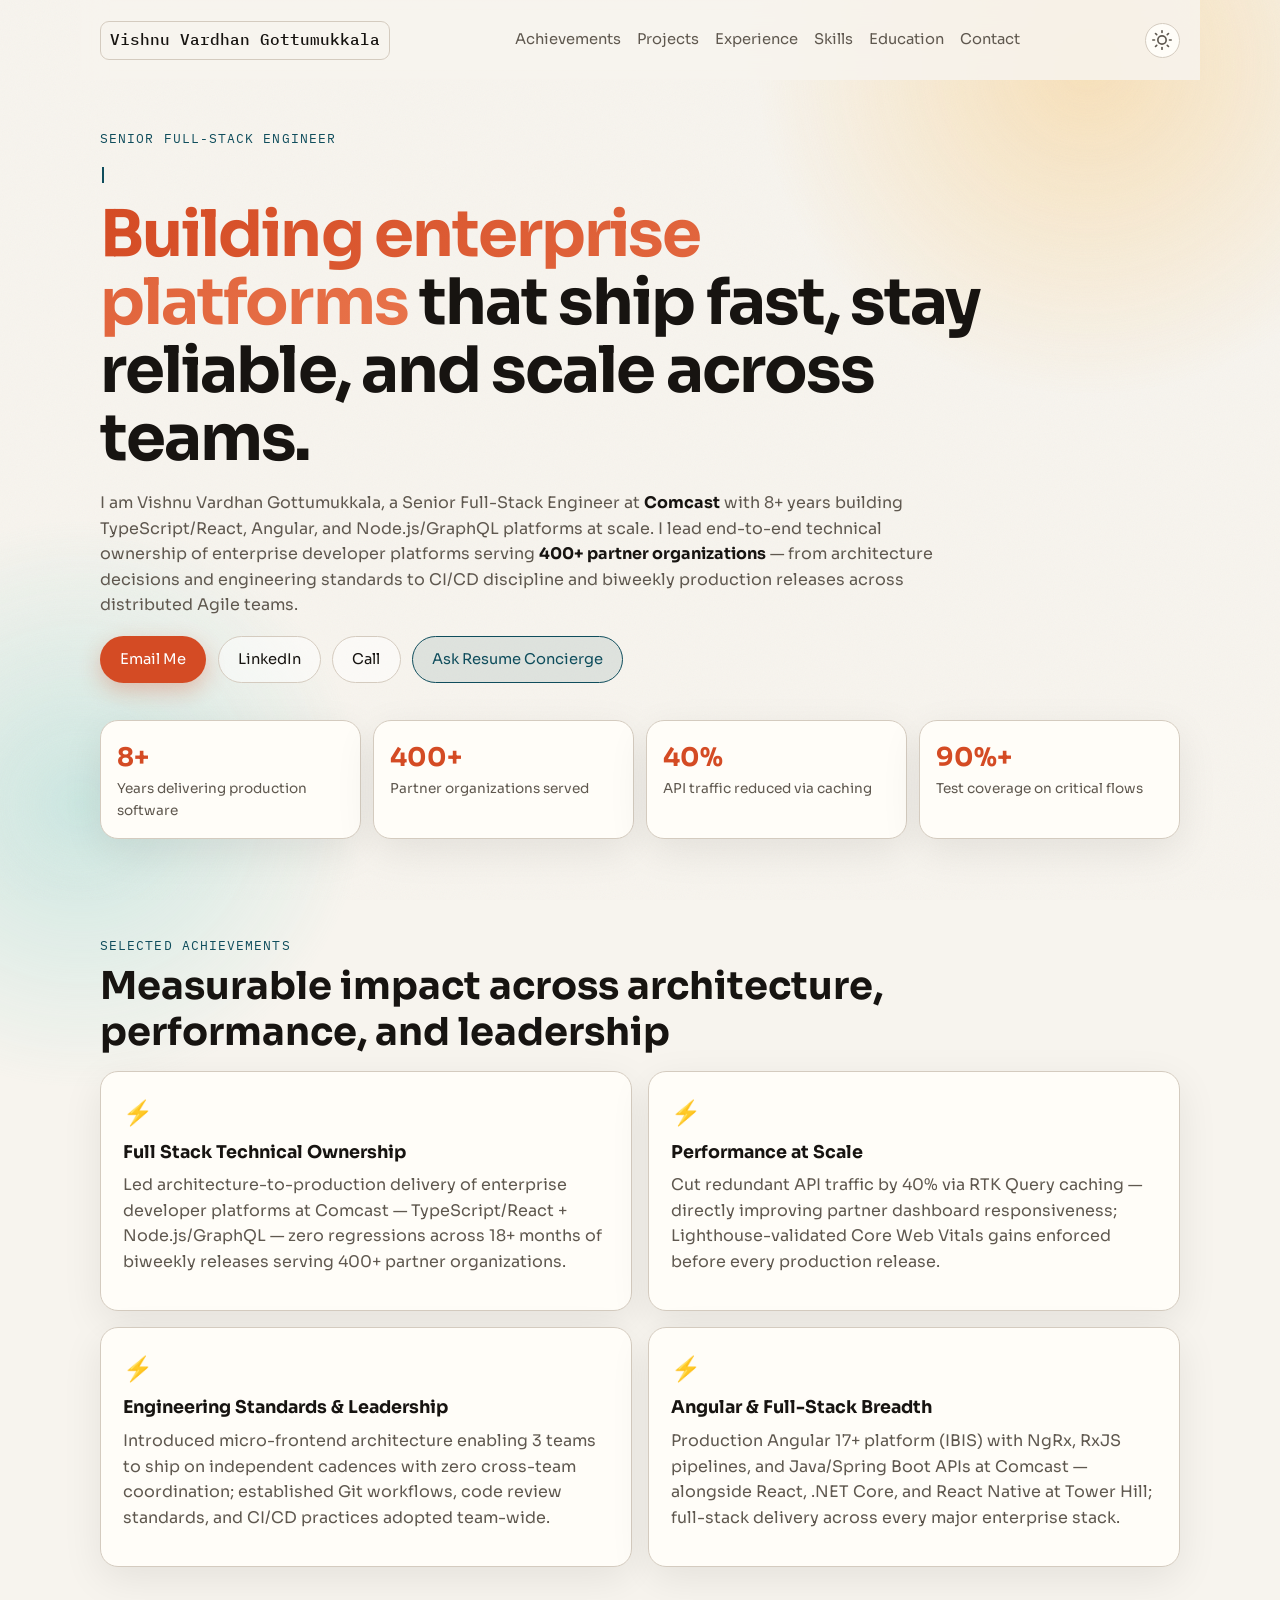
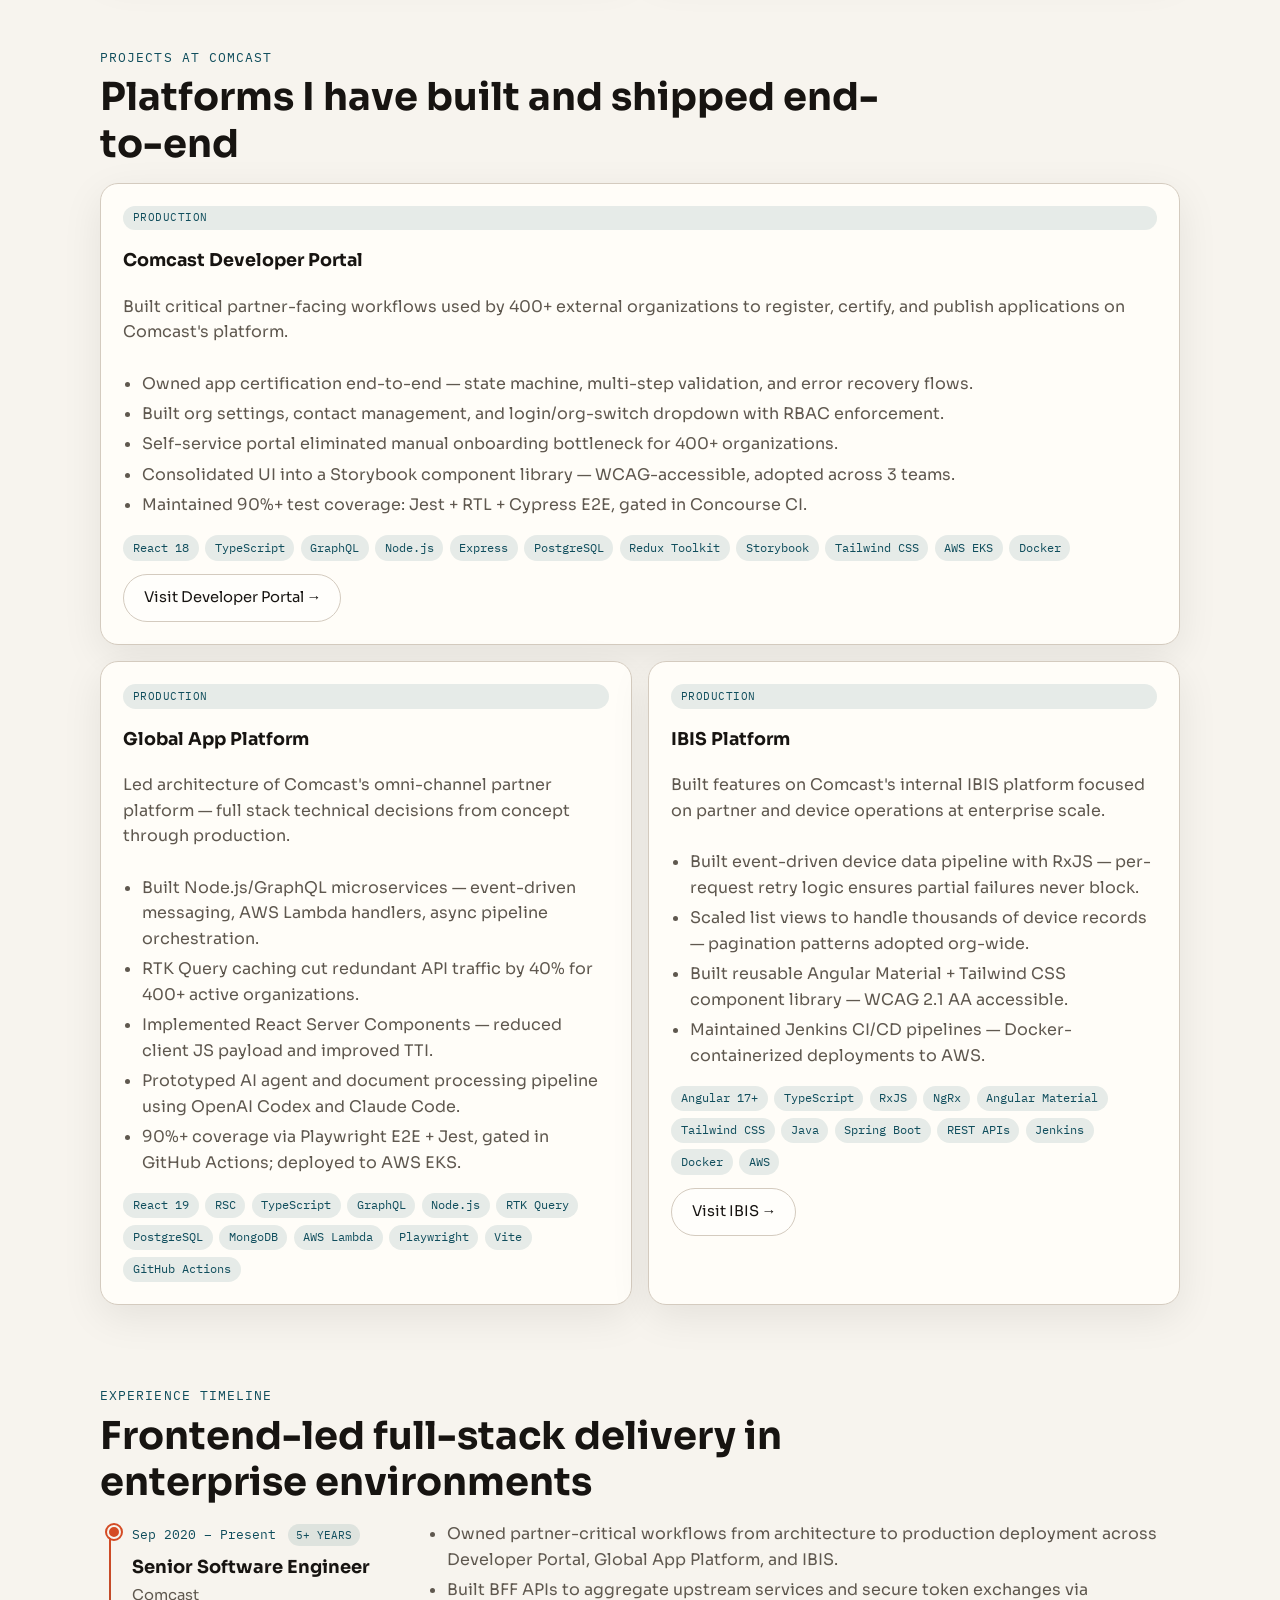
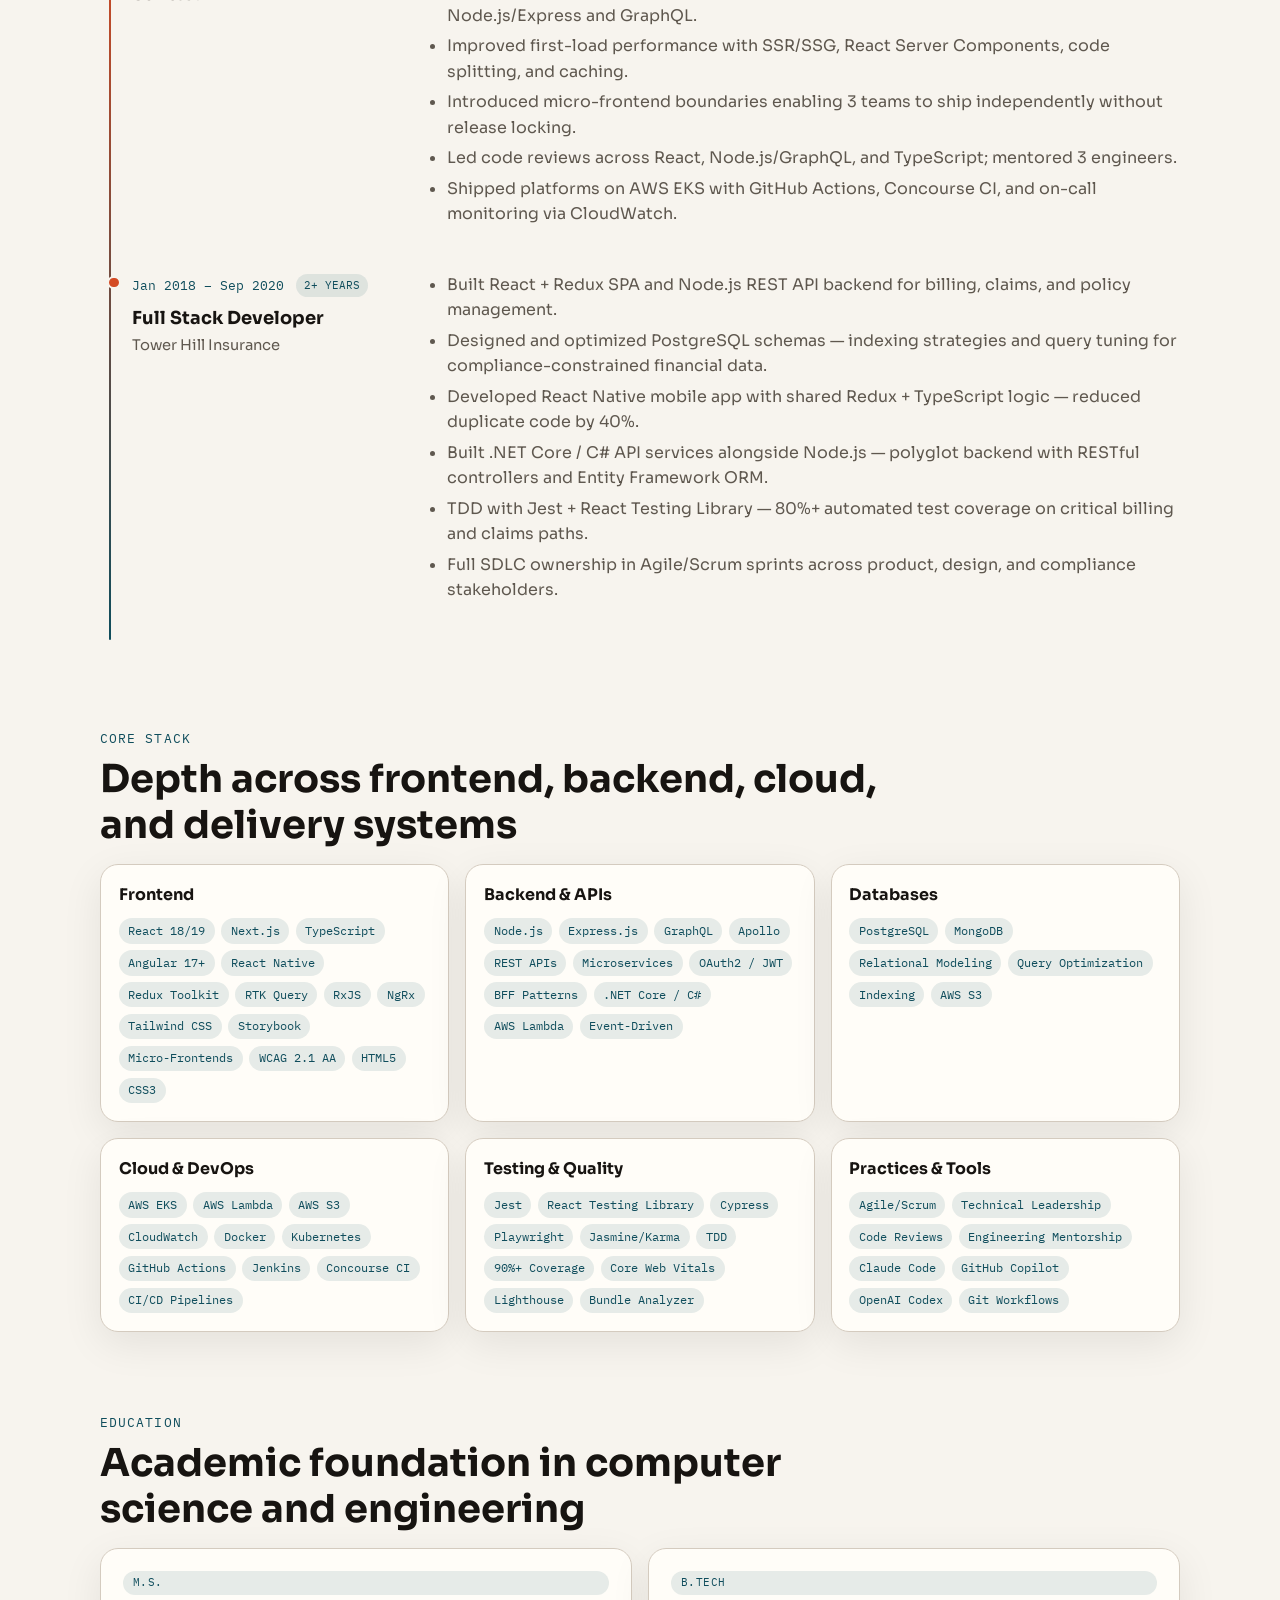
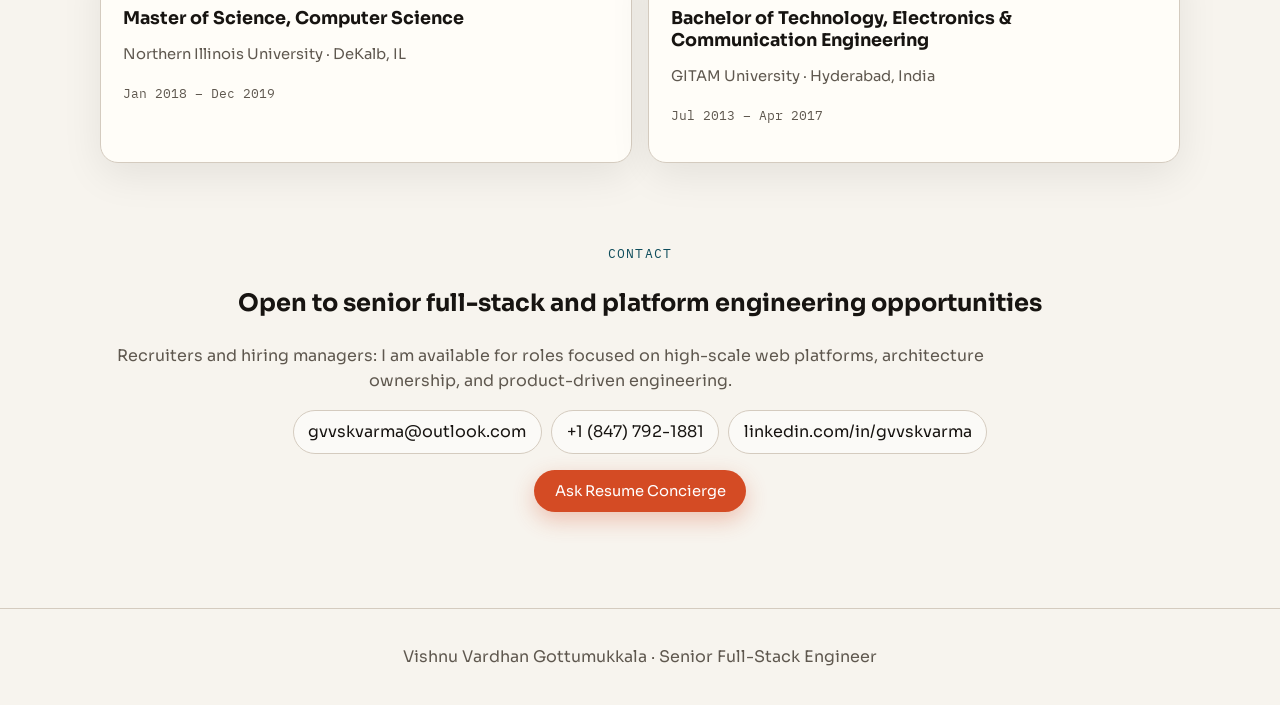
==== index.html @ 0eb0b6cb "Fix portfolio content: Angular refs, IBIS tags, remove locations, swap card - Fix eyebrow CSS to pre" ====
<!DOCTYPE html>
<html lang="en" data-theme="light">
<head>
  <meta charset="UTF-8">
  <meta name="viewport" content="width=device-width, initial-scale=1.0">
  <title>Vishnu Vardhan Gottumukkala | Senior Full-Stack Engineer</title>
  <meta name="description" content="Senior full-stack engineer with 8+ years building TypeScript/React, Angular, and Node.js/GraphQL platforms at scale. Currently at Comcast, leading enterprise developer platforms serving 400+ partner organizations.">
  <meta property="og:type" content="website">
  <meta property="og:title" content="Vishnu Vardhan Gottumukkala | Senior Full-Stack Engineer">
  <meta property="og:description" content="Senior full-stack engineer portfolio — frontend-heavy architecture, scalable product delivery, and end-to-end ownership.">
  <meta property="og:url" content="https://gvvskvarma.github.io/vishnu-portfolio/">
  <meta property="og:image" content="https://gvvskvarma.github.io/vishnu-portfolio/assets/social/portfolio-thumbnail.png">
  <meta property="og:image:width" content="1200">
  <meta property="og:image:height" content="630">
  <meta property="og:image:alt" content="Vishnu Vardhan Gottumukkala Senior Full-Stack Engineer portfolio preview">
  <meta name="twitter:card" content="summary_large_image">
  <meta name="twitter:title" content="Vishnu Vardhan Gottumukkala | Senior Full-Stack Engineer">
  <meta name="twitter:description" content="Senior full-stack engineer portfolio — frontend-heavy architecture, scalable product delivery, and end-to-end ownership.">
  <meta name="twitter:image" content="https://gvvskvarma.github.io/vishnu-portfolio/assets/social/portfolio-thumbnail.png">
  <link rel="icon" href="data:image/svg+xml,<svg xmlns='http://www.w3.org/2000/svg' viewBox='0 0 100 100'><rect rx='20' width='100' height='100' fill='%23d44b24'/><text x='50' y='68' font-size='52' font-family='system-ui' font-weight='700' fill='white' text-anchor='middle'>V</text></svg>">
  <link rel="preconnect" href="https://fonts.googleapis.com">
  <link rel="preconnect" href="https://fonts.gstatic.com" crossorigin>
  <link href="https://fonts.googleapis.com/css2?family=Sora:wght@400;600;700;800&family=IBM+Plex+Mono:wght@400;500&display=swap" rel="stylesheet">
  <link rel="stylesheet" href="styles.css">
  <script type="application/ld+json">
  {
    "@context": "https://schema.org",
    "@type": "Person",
    "name": "Vishnu Vardhan Gottumukkala",
    "jobTitle": "Senior Software Engineer",
    "worksFor": { "@type": "Organization", "name": "Comcast" },
    "url": "https://gvvskvarma.github.io/vishnu-portfolio/",
    "sameAs": ["https://www.linkedin.com/in/gvvskvarma/"],
    "email": "gvvskvarma@outlook.com",
    "knowsAbout": ["React", "TypeScript", "Node.js", "GraphQL", "AWS", "Next.js"]
  }
  </script>
</head>
<body>
  <div class="noise" aria-hidden="true"></div>
  <div class="bg-layer bg-one" aria-hidden="true"></div>
  <div class="bg-layer bg-two" aria-hidden="true"></div>

  <header class="site-header">
    <a class="brand" href="#top">Vishnu Vardhan Gottumukkala</a>
    <button class="nav-toggle" type="button" aria-label="Toggle navigation" id="nav-toggle">
      <span></span><span></span><span></span>
    </button>
    <nav aria-label="Primary" id="primary-nav">
      <a href="#achievements">Achievements</a>
      <a href="#projects">Projects</a>
      <a href="#experience">Experience</a>
      <a href="#skills">Skills</a>
      <a href="#education">Education</a>
      <a href="#contact">Contact</a>
    </nav>
    <button class="theme-toggle" type="button" aria-label="Toggle dark mode" id="theme-toggle">
      <svg class="icon-sun" width="20" height="20" viewBox="0 0 24 24" fill="none" stroke="currentColor" stroke-width="2" stroke-linecap="round" stroke-linejoin="round"><circle cx="12" cy="12" r="5"/><line x1="12" y1="1" x2="12" y2="3"/><line x1="12" y1="21" x2="12" y2="23"/><line x1="4.22" y1="4.22" x2="5.64" y2="5.64"/><line x1="18.36" y1="18.36" x2="19.78" y2="19.78"/><line x1="1" y1="12" x2="3" y2="12"/><line x1="21" y1="12" x2="23" y2="12"/><line x1="4.22" y1="19.78" x2="5.64" y2="18.36"/><line x1="18.36" y1="5.64" x2="19.78" y2="4.22"/></svg>
      <svg class="icon-moon" width="20" height="20" viewBox="0 0 24 24" fill="none" stroke="currentColor" stroke-width="2" stroke-linecap="round" stroke-linejoin="round"><path d="M21 12.79A9 9 0 1 1 11.21 3 7 7 0 0 0 21 12.79z"/></svg>
    </button>
  </header>

  <main id="top">
    <section class="hero">
      <p class="eyebrow" id="typed-eyebrow"></p>
      <h1><span class="gradient-text">Building enterprise platforms</span> that ship fast, stay reliable, and scale across teams.</h1>
      <p class="lead">
        I am Vishnu Vardhan Gottumukkala, a Senior Full-Stack Engineer at <strong>Comcast</strong> with 8+ years building
        TypeScript/React, Angular, and Node.js/GraphQL platforms at scale. I lead end-to-end technical ownership of enterprise
        developer platforms serving <strong>400+ partner organizations</strong> &mdash; from architecture decisions and engineering
        standards to CI/CD discipline and biweekly production releases across distributed Agile teams.
      </p>
      <div class="hero-actions">
        <a class="btn btn-primary" href="mailto:gvvskvarma@outlook.com">Email Me</a>
        <a class="btn btn-ghost" href="https://www.linkedin.com/in/gvvskvarma/" target="_blank" rel="noreferrer">LinkedIn</a>
        <a class="btn btn-ghost" href="tel:+18477921881">Call</a>
        <button class="btn btn-resume" type="button" data-open-resume-modal>Ask Resume Concierge</button>
      </div>
      <p class="resume-success" id="resume-success" hidden>
        Request received and queued with priority. Resume delivery to your inbox is in progress.
      </p>
      <ul class="metric-grid" aria-label="Key achievements">
        <li data-reveal-stagger>
          <strong data-count="8" data-suffix="+">0</strong>
          <span>Years delivering production software</span>
        </li>
        <li data-reveal-stagger>
          <strong data-count="400" data-suffix="+">0</strong>
          <span>Partner organizations served</span>
        </li>
        <li data-reveal-stagger>
          <strong data-count="40" data-suffix="%">0</strong>
          <span>API traffic reduced via caching</span>
        </li>
        <li data-reveal-stagger>
          <strong data-count="90" data-suffix="%+">0</strong>
          <span>Test coverage on critical flows</span>
        </li>
      </ul>
    </section>

    <section id="achievements" class="section" data-reveal>
      <div class="section-head">
        <p class="eyebrow">Selected Achievements</p>
        <h2>Measurable impact across architecture, performance, and leadership</h2>
      </div>
      <div class="card-grid">
        <article class="card" data-reveal-stagger>
          <div class="card-icon">&#9889;</div>
          <h3>Full Stack Technical Ownership</h3>
          <p>
            Led architecture-to-production delivery of enterprise developer platforms at Comcast &mdash; TypeScript/React + Node.js/GraphQL &mdash; zero regressions across 18+ months of biweekly releases serving 400+ partner organizations.
          </p>
        </article>
        <article class="card" data-reveal-stagger>
          <div class="card-icon">&#9889;</div>
          <h3>Performance at Scale</h3>
          <p>
            Cut redundant API traffic by 40% via RTK Query caching &mdash; directly improving partner dashboard responsiveness; Lighthouse-validated Core Web Vitals gains enforced before every production release.
          </p>
        </article>
        <article class="card" data-reveal-stagger>
          <div class="card-icon">&#9889;</div>
          <h3>Engineering Standards & Leadership</h3>
          <p>
            Introduced micro-frontend architecture enabling 3 teams to ship on independent cadences with zero cross-team coordination; established Git workflows, code review standards, and CI/CD practices adopted team-wide.
          </p>
        </article>
        <article class="card" data-reveal-stagger>
          <div class="card-icon">&#9889;</div>
          <h3>Angular & Full-Stack Breadth</h3>
          <p>
            Production Angular 17+ platform (IBIS) with NgRx, RxJS pipelines, and Java/Spring Boot APIs at Comcast &mdash; alongside React, .NET Core, and React Native at Tower Hill; full-stack delivery across every major enterprise stack.
          </p>
        </article>
      </div>
    </section>

    <section id="projects" class="section" data-reveal>
      <div class="section-head">
        <p class="eyebrow">Projects at Comcast</p>
        <h2>Platforms I have built and shipped end-to-end</h2>
      </div>
      <div class="project-grid">
        <article class="card project-card" data-reveal-stagger>
          <span class="pill">Production</span>
          <h3>Comcast Developer Portal</h3>
          <p>
            Built critical partner-facing workflows used by 400+ external organizations to register, certify,
            and publish applications on Comcast's platform.
          </p>
          <ul class="project-points">
            <li>Owned app certification end-to-end &mdash; state machine, multi-step validation, and error recovery flows.</li>
            <li>Built org settings, contact management, and login/org-switch dropdown with RBAC enforcement.</li>
            <li>Self-service portal eliminated manual onboarding bottleneck for 400+ organizations.</li>
            <li>Consolidated UI into a Storybook component library &mdash; WCAG-accessible, adopted across 3 teams.</li>
            <li>Maintained 90%+ test coverage: Jest + RTL + Cypress E2E, gated in Concourse CI.</li>
          </ul>
          <div class="tech-chips">
            <span>React 18</span><span>TypeScript</span><span>GraphQL</span>
            <span>Node.js</span><span>Express</span><span>PostgreSQL</span><span>Redux Toolkit</span>
            <span>Storybook</span><span>Tailwind CSS</span><span>AWS EKS</span><span>Docker</span>
          </div>
          <a class="btn btn-ghost project-link" href="https://developer.comcast.com/" target="_blank" rel="noreferrer">
            Visit Developer Portal &rarr;
          </a>
        </article>

        <article class="card project-card" data-reveal-stagger>
          <span class="pill">Production</span>
          <h3>Global App Platform</h3>
          <p>
            Led architecture of Comcast's omni-channel partner platform &mdash; full stack technical decisions
            from concept through production.
          </p>
          <ul class="project-points">
            <li>Built Node.js/GraphQL microservices &mdash; event-driven messaging, AWS Lambda handlers, async pipeline orchestration.</li>
            <li>RTK Query caching cut redundant API traffic by 40% for 400+ active organizations.</li>
            <li>Implemented React Server Components &mdash; reduced client JS payload and improved TTI.</li>
            <li>Prototyped AI agent and document processing pipeline using OpenAI Codex and Claude Code.</li>
            <li>90%+ coverage via Playwright E2E + Jest, gated in GitHub Actions; deployed to AWS EKS.</li>
          </ul>
          <div class="tech-chips">
            <span>React 19</span><span>RSC</span><span>TypeScript</span><span>GraphQL</span>
            <span>Node.js</span><span>RTK Query</span><span>PostgreSQL</span><span>MongoDB</span>
            <span>AWS Lambda</span><span>Playwright</span><span>Vite</span><span>GitHub Actions</span>
          </div>
        </article>

        <article class="card project-card" data-reveal-stagger>
          <span class="pill">Production</span>
          <h3>IBIS Platform</h3>
          <p>
            Built features on Comcast's internal IBIS platform focused on partner and device operations at enterprise scale.
          </p>
          <ul class="project-points">
            <li>Built event-driven device data pipeline with RxJS &mdash; per-request retry logic ensures partial failures never block.</li>
            <li>Scaled list views to handle thousands of device records &mdash; pagination patterns adopted org-wide.</li>
            <li>Built reusable Angular Material + Tailwind CSS component library &mdash; WCAG 2.1 AA accessible.</li>
            <li>Maintained Jenkins CI/CD pipelines &mdash; Docker-containerized deployments to AWS.</li>
          </ul>
          <div class="tech-chips">
            <span>Angular 17+</span><span>TypeScript</span><span>RxJS</span><span>NgRx</span>
            <span>Angular Material</span><span>Tailwind CSS</span><span>Java</span><span>Spring Boot</span><span>REST APIs</span>
            <span>Jenkins</span><span>Docker</span><span>AWS</span>
          </div>
          <a class="btn btn-ghost project-link" href="https://ibis.comcast.com/" target="_blank" rel="noreferrer">
            Visit IBIS &rarr;
          </a>
        </article>
      </div>
    </section>

    <section id="experience" class="section" data-reveal>
      <div class="section-head">
        <p class="eyebrow">Experience Timeline</p>
        <h2>Frontend-led full-stack delivery in enterprise environments</h2>
      </div>
      <div class="timeline">
        <article class="timeline-item" data-reveal-stagger>
          <div class="timeline-dot">
            <span class="timeline-pulse"></span>
          </div>
          <div class="timeline-meta">
            <span class="timeline-date">Sep 2020 &ndash; Present</span>
            <span class="duration-badge">5+ years</span>
            <h3>Senior Software Engineer</h3>
            <p class="timeline-company">Comcast</p>
          </div>
          <ul>
            <li>Owned partner-critical workflows from architecture to production deployment across Developer Portal, Global App Platform, and IBIS.</li>
            <li>Built BFF APIs to aggregate upstream services and secure token exchanges via Node.js/Express and GraphQL.</li>
            <li>Improved first-load performance with SSR/SSG, React Server Components, code splitting, and caching.</li>
            <li>Introduced micro-frontend boundaries enabling 3 teams to ship independently without release locking.</li>
            <li>Led code reviews across React, Node.js/GraphQL, and TypeScript; mentored 3 engineers.</li>
            <li>Shipped platforms on AWS EKS with GitHub Actions, Concourse CI, and on-call monitoring via CloudWatch.</li>
          </ul>
        </article>
        <article class="timeline-item" data-reveal-stagger>
          <div class="timeline-dot"></div>
          <div class="timeline-meta">
            <span class="timeline-date">Jan 2018 &ndash; Sep 2020</span>
            <span class="duration-badge">2+ years</span>
            <h3>Full Stack Developer</h3>
            <p class="timeline-company">Tower Hill Insurance</p>
          </div>
          <ul>
            <li>Built React + Redux SPA and Node.js REST API backend for billing, claims, and policy management.</li>
            <li>Designed and optimized PostgreSQL schemas &mdash; indexing strategies and query tuning for compliance-constrained financial data.</li>
            <li>Developed React Native mobile app with shared Redux + TypeScript logic &mdash; reduced duplicate code by 40%.</li>
            <li>Built .NET Core / C# API services alongside Node.js &mdash; polyglot backend with RESTful controllers and Entity Framework ORM.</li>
            <li>TDD with Jest + React Testing Library &mdash; 80%+ automated test coverage on critical billing and claims paths.</li>
            <li>Full SDLC ownership in Agile/Scrum sprints across product, design, and compliance stakeholders.</li>
          </ul>
        </article>
      </div>
    </section>

    <section id="skills" class="section" data-reveal>
      <div class="section-head">
        <p class="eyebrow">Core Stack</p>
        <h2>Depth across frontend, backend, cloud, and delivery systems</h2>
      </div>
      <div class="skills-grid">
        <article class="skill-card" data-reveal-stagger>
          <h3>Frontend</h3>
          <div class="tech-chips">
            <span>React 18/19</span><span>Next.js</span><span>TypeScript</span><span>Angular 17+</span>
            <span>React Native</span><span>Redux Toolkit</span><span>RTK Query</span><span>RxJS</span>
            <span>NgRx</span><span>Tailwind CSS</span><span>Storybook</span><span>Micro-Frontends</span>
            <span>WCAG 2.1 AA</span><span>HTML5</span><span>CSS3</span>
          </div>
        </article>
        <article class="skill-card" data-reveal-stagger>
          <h3>Backend & APIs</h3>
          <div class="tech-chips">
            <span>Node.js</span><span>Express.js</span><span>GraphQL</span><span>Apollo</span>
            <span>REST APIs</span><span>Microservices</span><span>OAuth2 / JWT</span><span>BFF Patterns</span>
            <span>.NET Core / C#</span><span>AWS Lambda</span><span>Event-Driven</span>
          </div>
        </article>
        <article class="skill-card" data-reveal-stagger>
          <h3>Databases</h3>
          <div class="tech-chips">
            <span>PostgreSQL</span><span>MongoDB</span><span>Relational Modeling</span>
            <span>Query Optimization</span><span>Indexing</span><span>AWS S3</span>
          </div>
        </article>
        <article class="skill-card" data-reveal-stagger>
          <h3>Cloud & DevOps</h3>
          <div class="tech-chips">
            <span>AWS EKS</span><span>AWS Lambda</span><span>AWS S3</span><span>CloudWatch</span>
            <span>Docker</span><span>Kubernetes</span><span>GitHub Actions</span><span>Jenkins</span>
            <span>Concourse CI</span><span>CI/CD Pipelines</span>
          </div>
        </article>
        <article class="skill-card" data-reveal-stagger>
          <h3>Testing & Quality</h3>
          <div class="tech-chips">
            <span>Jest</span><span>React Testing Library</span><span>Cypress</span><span>Playwright</span>
            <span>Jasmine/Karma</span><span>TDD</span><span>90%+ Coverage</span>
            <span>Core Web Vitals</span><span>Lighthouse</span><span>Bundle Analyzer</span>
          </div>
        </article>
        <article class="skill-card" data-reveal-stagger>
          <h3>Practices & Tools</h3>
          <div class="tech-chips">
            <span>Agile/Scrum</span><span>Technical Leadership</span><span>Code Reviews</span>
            <span>Engineering Mentorship</span><span>Claude Code</span><span>GitHub Copilot</span>
            <span>OpenAI Codex</span><span>Git Workflows</span>
          </div>
        </article>
      </div>
    </section>

    <section id="education" class="section" data-reveal>
      <div class="section-head">
        <p class="eyebrow">Education</p>
        <h2>Academic foundation in computer science and engineering</h2>
      </div>
      <div class="education-grid">
        <article class="card education-card" data-reveal-stagger>
          <span class="pill">M.S.</span>
          <h3>Master of Science, Computer Science</h3>
          <p class="edu-institution">Northern Illinois University &middot; DeKalb, IL</p>
          <p class="edu-date">Jan 2018 &ndash; Dec 2019</p>
        </article>
        <article class="card education-card" data-reveal-stagger>
          <span class="pill">B.Tech</span>
          <h3>Bachelor of Technology, Electronics & Communication Engineering</h3>
          <p class="edu-institution">GITAM University &middot; Hyderabad, India</p>
          <p class="edu-date">Jul 2013 &ndash; Apr 2017</p>
        </article>
      </div>
    </section>

    <section id="contact" class="section contact" data-reveal>
      <p class="eyebrow">Contact</p>
      <h2>Open to senior full-stack and platform engineering opportunities</h2>
      <p class="section-copy">
        Recruiters and hiring managers: I am available for roles focused on high-scale web platforms,
        architecture ownership, and product-driven engineering.
      </p>
      <div class="contact-links">
        <a href="mailto:gvvskvarma@outlook.com">gvvskvarma@outlook.com</a>
        <a href="tel:+18477921881">+1 (847) 792-1881</a>
        <a href="https://www.linkedin.com/in/gvvskvarma/" target="_blank" rel="noreferrer">linkedin.com/in/gvvskvarma</a>
      </div>
      <button class="btn btn-primary contact-resume-btn" type="button" data-open-resume-modal>
        Ask Resume Concierge
      </button>
    </section>
  </main>

  <div class="modal-backdrop" id="resume-modal" hidden>
    <div class="modal-card" role="dialog" aria-modal="true" aria-labelledby="resume-modal-title">
      <button class="modal-close" type="button" aria-label="Close form" data-close-resume-modal>&times;</button>
      <p class="eyebrow">Resume request</p>
      <h2 id="resume-modal-title">Share your details and I will email my resume</h2>
      <form
        id="resume-request-form"
        action="https://formsubmit.co/gvvskvarma@outlook.com"
        method="POST"
      >
        <input type="hidden" name="_subject" value="New Resume Request from Portfolio">
        <input type="hidden" name="_template" value="table">
        <input type="hidden" name="_captcha" value="false">
        <input type="hidden" name="_next" id="resume-next-url" value="">
        <input type="text" name="_honey" class="honeypot" tabindex="-1" autocomplete="off">
        <p class="form-banner" id="resume-form-banner" role="alert" hidden></p>

        <div class="form-grid">
          <label for="requester-name">Name*</label>
          <input id="requester-name" name="Name" type="text" required>

          <label for="requester-email">Email*</label>
          <input id="requester-email" name="Email" type="email" required>

          <label for="requester-company">Company*</label>
          <input id="requester-company" name="Company" type="text" required>

          <label for="requester-role">Role*</label>
          <input id="requester-role" name="Role" type="text" required>

          <label for="requester-job">Job Description/Link</label>
          <textarea id="requester-job" name="Job Description or Link" rows="3"></textarea>

          <label for="requester-phone">Phone</label>
          <input id="requester-phone" name="Phone" type="tel">
        </div>

        <button class="btn btn-primary modal-submit" type="submit">Send Resume Signal</button>
      </form>
    </div>
  </div>

  <button class="back-to-top" id="back-to-top" type="button" aria-label="Back to top" hidden>
    <svg width="20" height="20" viewBox="0 0 24 24" fill="none" stroke="currentColor" stroke-width="2.5" stroke-linecap="round" stroke-linejoin="round"><polyline points="18 15 12 9 6 15"/></svg>
  </button>

  <footer>
    <p>Vishnu Vardhan Gottumukkala &middot; Senior Full-Stack Engineer</p>
  </footer>

  <script src="script.js"></script>
</body>
</html>
---- styles.css ----
/* ===== Design Tokens ===== */
:root {
  --bg: #f7f4ee;
  --surface: #fffdf8;
  --surface-strong: #fef8ea;
  --text: #171411;
  --muted: #5f584f;
  --line: #d4cbbf;
  --primary: #d44b24;
  --primary-ink: #ffffff;
  --accent: #0f4d5c;
  --accent-light: rgba(15, 77, 92, 0.10);
  --mono: "IBM Plex Mono", monospace;
  --sans: "Sora", sans-serif;
  --radius: 18px;
  --shadow: 0 12px 40px rgba(18, 16, 12, 0.08);
  --header-bg: rgba(247, 244, 238, 0.85);
  --card-hover-border: var(--primary);
  --gradient-start: #d44b24;
  --gradient-mid: #e8734a;
  --gradient-end: #0f4d5c;
}

/* ===== Dark Mode ===== */
[data-theme="dark"] {
  --bg: #121212;
  --surface: #1e1e1e;
  --surface-strong: #252525;
  --text: #e8e4de;
  --muted: #a09a92;
  --line: #333;
  --primary: #e8734a;
  --accent: #5ec4b6;
  --accent-light: rgba(94, 196, 182, 0.12);
  --header-bg: rgba(18, 18, 18, 0.88);
  --shadow: 0 12px 40px rgba(0, 0, 0, 0.3);
  --gradient-start: #e8734a;
  --gradient-mid: #f09070;
  --gradient-end: #5ec4b6;
}

/* ===== Reset & Base ===== */
*,
*::before,
*::after {
  box-sizing: border-box;
}

html {
  scroll-behavior: smooth;
}

html,
body {
  margin: 0;
  padding: 0;
}

body {
  font-family: var(--sans);
  color: var(--text);
  background: var(--bg);
  line-height: 1.6;
  overflow-x: hidden;
  transition: background 0.35s ease, color 0.35s ease;
}

/* ===== Noise Texture Overlay ===== */
.noise {
  position: fixed;
  inset: 0;
  z-index: -1;
  opacity: 0.035;
  pointer-events: none;
  background-image: url("data:image/svg+xml,%3Csvg viewBox='0 0 256 256' xmlns='http://www.w3.org/2000/svg'%3E%3Cfilter id='n'%3E%3CfeTurbulence type='fractalNoise' baseFrequency='0.85' numOctaves='4' stitchTiles='stitch'/%3E%3C/filter%3E%3Crect width='100%25' height='100%25' filter='url(%23n)'/%3E%3C/svg%3E");
  background-repeat: repeat;
  background-size: 256px 256px;
}

[data-theme="dark"] .noise {
  opacity: 0.06;
}

/* ===== Background Blobs ===== */
.bg-layer {
  position: fixed;
  z-index: -2;
  border-radius: 999px;
  filter: blur(0.5px);
  opacity: 0.45;
  transition: opacity 0.35s ease;
}

[data-theme="dark"] .bg-layer {
  opacity: 0.15;
}

.bg-one {
  width: 42rem;
  height: 42rem;
  background: radial-gradient(circle, #f8c97a 0%, transparent 70%);
  top: -17rem;
  right: -9rem;
}

.bg-two {
  width: 36rem;
  height: 36rem;
  background: radial-gradient(circle, #9ad8d3 0%, transparent 70%);
  left: -13rem;
  bottom: -12rem;
}

/* ===== Header ===== */
.site-header {
  max-width: 1120px;
  margin: 0 auto;
  padding: 1.3rem 1.25rem;
  display: flex;
  align-items: center;
  justify-content: space-between;
  position: sticky;
  top: 0;
  backdrop-filter: blur(12px);
  -webkit-backdrop-filter: blur(12px);
  background: var(--header-bg);
  z-index: 10;
  transition: background 0.35s ease;
}

.brand {
  font-family: var(--mono);
  font-weight: 500;
  text-decoration: none;
  color: var(--text);
  padding: 0.35rem 0.55rem;
  border: 1px solid var(--line);
  border-radius: 9px;
  transition: border-color 0.2s ease, color 0.2s ease;
}

.brand:hover {
  border-color: var(--primary);
  color: var(--primary);
}

nav {
  display: flex;
  gap: 1rem;
}

nav a {
  text-decoration: none;
  color: var(--muted);
  font-size: 0.92rem;
  position: relative;
  transition: color 0.2s ease;
}

nav a::after {
  content: "";
  position: absolute;
  bottom: -4px;
  left: 0;
  width: 0;
  height: 2px;
  background: var(--primary);
  border-radius: 2px;
  transition: width 0.25s ease;
}

nav a:hover::after,
nav a:focus-visible::after,
nav a.is-active::after {
  width: 100%;
}

nav a:hover,
nav a:focus-visible {
  color: var(--primary);
}

/* ===== Hamburger Menu Toggle ===== */
.nav-toggle {
  display: none;
  flex-direction: column;
  justify-content: center;
  gap: 5px;
  width: 2.2rem;
  height: 2.2rem;
  border: 1px solid var(--line);
  border-radius: 9px;
  background: var(--surface);
  cursor: pointer;
  padding: 0.45rem;
  position: absolute;
  right: 3.8rem;
  top: 1.3rem;
  z-index: 11;
  transition: border-color 0.2s ease;
}

.nav-toggle:hover {
  border-color: var(--primary);
}

.nav-toggle span {
  display: block;
  width: 100%;
  height: 2px;
  background: var(--text);
  border-radius: 2px;
  transition: transform 0.3s ease, opacity 0.3s ease;
}

.nav-toggle.is-open span:nth-child(1) {
  transform: translateY(7px) rotate(45deg);
}

.nav-toggle.is-open span:nth-child(2) {
  opacity: 0;
}

.nav-toggle.is-open span:nth-child(3) {
  transform: translateY(-7px) rotate(-45deg);
}

/* ===== Dark Mode Toggle ===== */
.theme-toggle {
  display: flex;
  align-items: center;
  justify-content: center;
  width: 2.2rem;
  height: 2.2rem;
  border: 1px solid var(--line);
  border-radius: 999px;
  background: var(--surface);
  color: var(--muted);
  cursor: pointer;
  transition: border-color 0.2s ease, background 0.2s ease, color 0.2s ease;
  flex-shrink: 0;
}

.theme-toggle:hover {
  border-color: var(--primary);
  color: var(--primary);
}

.icon-moon { display: none; }
[data-theme="dark"] .icon-sun { display: none; }
[data-theme="dark"] .icon-moon { display: block; }

/* ===== Main ===== */
main {
  max-width: 1120px;
  margin: 0 auto;
  padding: 1rem 1.25rem 4rem;
}

/* ===== Hero ===== */
.hero {
  min-height: 80vh;
  display: grid;
  align-content: center;
  gap: 1.1rem;
  padding: 2rem 0 1rem;
}

.eyebrow {
  font-family: var(--mono);
  font-size: 0.84rem;
  letter-spacing: 0.08em;
  text-transform: uppercase;
  color: var(--accent);
  margin: 0;
  min-height: 1.4em;
  overflow: visible;
  white-space: normal;
  word-break: break-word;
}

h1 {
  font-size: clamp(2.2rem, 5vw, 4.8rem);
  line-height: 1.06;
  letter-spacing: -0.03em;
  max-width: 18ch;
  margin: 0;
}

/* ===== Gradient Text ===== */
.gradient-text {
  background: linear-gradient(135deg, var(--gradient-start), var(--gradient-mid), var(--gradient-end));
  background-size: 200% 200%;
  -webkit-background-clip: text;
  background-clip: text;
  -webkit-text-fill-color: transparent;
  animation: gradient-shift 6s ease infinite;
}

@keyframes gradient-shift {
  0%, 100% { background-position: 0% 50%; }
  50% { background-position: 100% 50%; }
}

.lead {
  max-width: 72ch;
  color: var(--muted);
  margin: 0;
}

.lead strong {
  color: var(--text);
}

.hero-actions {
  display: flex;
  flex-wrap: wrap;
  gap: 0.7rem;
}

/* ===== Buttons ===== */
.btn {
  text-decoration: none;
  border-radius: 999px;
  padding: 0.7rem 1.2rem;
  font-size: 0.92rem;
  font-family: inherit;
  border: 1px solid transparent;
  cursor: pointer;
  transition: transform 0.2s ease, box-shadow 0.2s ease, background-color 0.2s ease, border-color 0.2s ease;
}

.btn:hover,
.btn:focus-visible {
  transform: translateY(-2px);
}

.btn-primary {
  background: var(--primary);
  color: var(--primary-ink);
  box-shadow: 0 8px 22px rgba(212, 75, 36, 0.3);
}

.btn-primary:hover {
  box-shadow: 0 12px 28px rgba(212, 75, 36, 0.4);
}

.btn-ghost {
  color: var(--text);
  border-color: var(--line);
  background: rgba(255, 255, 255, 0.5);
}

[data-theme="dark"] .btn-ghost {
  background: rgba(255, 255, 255, 0.06);
}

.btn-resume {
  border-color: var(--accent);
  color: var(--accent);
  background: var(--accent-light);
}

.resume-success {
  margin: 0.1rem 0 0;
  font-size: 0.9rem;
  color: var(--accent);
  font-family: var(--mono);
}

/* ===== Metric Grid ===== */
.metric-grid {
  list-style: none;
  margin: 1.2rem 0 0;
  padding: 0;
  display: grid;
  grid-template-columns: repeat(4, minmax(0, 1fr));
  gap: 0.75rem;
}

.metric-grid li {
  background: var(--surface);
  border: 1px solid var(--line);
  border-radius: var(--radius);
  padding: 1rem;
  box-shadow: var(--shadow);
  transition: transform 0.25s ease, box-shadow 0.25s ease, border-color 0.25s ease;
}

.metric-grid li:hover {
  transform: translateY(-3px);
  box-shadow: 0 16px 48px rgba(18, 16, 12, 0.12);
  border-color: var(--primary);
}

.metric-grid strong {
  display: block;
  font-size: 1.6rem;
  color: var(--primary);
}

.metric-grid span {
  display: block;
  color: var(--muted);
  font-size: 0.85rem;
}

/* ===== Sections ===== */
.section {
  padding: 5rem 0 0;
}

.section-head h2 {
  font-size: clamp(1.5rem, 3vw, 2.5rem);
  line-height: 1.2;
  margin: 0.4rem 0 1rem;
  max-width: 28ch;
}

.section-copy {
  color: var(--muted);
  max-width: 75ch;
}

/* ===== Card Grid ===== */
.card-grid {
  display: grid;
  grid-template-columns: repeat(2, minmax(0, 1fr));
  gap: 1rem;
}

.card {
  background: var(--surface);
  border: 1px solid var(--line);
  border-radius: var(--radius);
  padding: 1.4rem;
  box-shadow: var(--shadow);
  transition: transform 0.3s ease, box-shadow 0.3s ease, border-color 0.3s ease;
}

.card:hover {
  transform: translateY(-4px);
  box-shadow: 0 20px 52px rgba(18, 16, 12, 0.13);
  border-color: var(--card-hover-border);
}

.card-icon {
  font-size: 1.5rem;
  margin-bottom: 0.5rem;
}

.card h3 {
  margin-top: 0;
  margin-bottom: 0.6rem;
  line-height: 1.25;
  font-size: 1.1rem;
}

.card p {
  margin: 0 0 0.8rem;
  color: var(--muted);
}

/* ===== Project Grid ===== */
.project-grid {
  display: grid;
  grid-template-columns: repeat(2, minmax(0, 1fr));
  gap: 1rem;
}

.project-grid .project-card:first-child {
  grid-column: 1 / -1;
}

.project-card {
  display: grid;
  gap: 0.8rem;
  align-content: start;
}

.project-points {
  margin: 0;
  padding-left: 1.15rem;
  color: var(--muted);
}

.project-points li {
  margin-bottom: 0.3rem;
}

.project-link {
  justify-self: start;
}

/* ===== Tech Chips ===== */
.tech-chips {
  display: flex;
  flex-wrap: wrap;
  gap: 0.4rem;
}

.tech-chips span {
  display: inline-block;
  font-family: var(--mono);
  font-size: 0.72rem;
  background: var(--accent-light);
  color: var(--accent);
  border-radius: 999px;
  padding: 0.22rem 0.6rem;
  white-space: nowrap;
}

.stack {
  margin: 0;
  font-family: var(--mono);
  font-size: 0.78rem;
  color: var(--accent);
}

.pill {
  display: inline-block;
  font-family: var(--mono);
  font-size: 0.7rem;
  text-transform: uppercase;
  background: var(--accent-light);
  color: var(--accent);
  border-radius: 999px;
  padding: 0.2rem 0.6rem;
  margin-bottom: 0.4rem;
  letter-spacing: 0.04em;
}

/* ===== Timeline ===== */
.timeline {
  position: relative;
  padding-left: 2rem;
}

.timeline::before {
  content: "";
  position: absolute;
  left: 0.55rem;
  top: 0.5rem;
  bottom: 0.5rem;
  width: 2px;
  background: linear-gradient(to bottom, var(--primary), var(--accent));
  border-radius: 2px;
}

.timeline-item {
  display: grid;
  grid-template-columns: minmax(220px, 280px) 1fr;
  gap: 1rem;
  padding: 0 0 2.5rem;
  position: relative;
}

.timeline-dot {
  position: absolute;
  left: -1.55rem;
  top: 0.25rem;
  width: 0.85rem;
  height: 0.85rem;
  border-radius: 999px;
  background: var(--primary);
  border: 2px solid var(--bg);
  z-index: 1;
}

.timeline-pulse {
  position: absolute;
  inset: -4px;
  border-radius: 999px;
  border: 2px solid var(--primary);
  animation: pulse-ring 2s ease-out infinite;
}

@keyframes pulse-ring {
  0% { transform: scale(1); opacity: 0.6; }
  100% { transform: scale(2); opacity: 0; }
}

.timeline-date {
  font-family: var(--mono);
  color: var(--accent);
  font-size: 0.82rem;
}

.duration-badge {
  display: inline-block;
  font-family: var(--mono);
  font-size: 0.68rem;
  text-transform: uppercase;
  background: var(--accent-light);
  color: var(--accent);
  border-radius: 999px;
  padding: 0.15rem 0.5rem;
  margin-left: 0.5rem;
  vertical-align: middle;
}

.timeline-meta h3 {
  margin: 0.4rem 0 0.1rem;
  font-size: 1.12rem;
}

.timeline-company {
  margin: 0;
  color: var(--muted);
  font-size: 0.92rem;
}

.timeline-item ul {
  margin: 0;
  padding-left: 1.2rem;
  color: var(--muted);
}

.timeline-item li {
  margin-bottom: 0.3rem;
}

/* ===== Skills Grid ===== */
.skills-grid {
  display: grid;
  grid-template-columns: repeat(3, minmax(0, 1fr));
  gap: 1rem;
}

.skill-card {
  background: var(--surface);
  border: 1px solid var(--line);
  border-radius: var(--radius);
  padding: 1.1rem;
  box-shadow: var(--shadow);
  transition: transform 0.3s ease, box-shadow 0.3s ease, border-color 0.3s ease;
}

.skill-card:hover {
  transform: translateY(-3px);
  border-color: var(--primary);
  box-shadow: 0 16px 48px rgba(18, 16, 12, 0.12);
}

.skill-card h3 {
  margin: 0 0 0.65rem;
  font-size: 1rem;
}

/* ===== Education ===== */
.education-grid {
  display: grid;
  grid-template-columns: repeat(2, minmax(0, 1fr));
  gap: 1rem;
}

.education-card {
  display: grid;
  gap: 0.3rem;
  align-content: start;
}

.edu-institution {
  color: var(--muted);
  font-size: 0.92rem;
  margin: 0;
}

.edu-date {
  font-family: var(--mono);
  font-size: 0.8rem;
  color: var(--accent);
  margin: 0;
}

/* ===== Contact ===== */
.contact {
  text-align: center;
  padding-bottom: 2rem;
}

.contact-links {
  display: flex;
  flex-wrap: wrap;
  justify-content: center;
  gap: 0.6rem;
  margin-top: 1rem;
}

.contact-links a {
  text-decoration: none;
  border: 1px solid var(--line);
  border-radius: 999px;
  padding: 0.52rem 0.9rem;
  color: var(--text);
  background: rgba(255, 255, 255, 0.5);
  transition: border-color 0.2s ease, transform 0.2s ease;
}

[data-theme="dark"] .contact-links a {
  background: rgba(255, 255, 255, 0.06);
}

.contact-links a:hover {
  border-color: var(--primary);
  transform: translateY(-1px);
}

.contact-resume-btn {
  margin-top: 1rem;
}

/* ===== Modal ===== */
.modal-backdrop {
  position: fixed;
  inset: 0;
  background: rgba(23, 20, 17, 0.52);
  display: grid;
  place-items: center;
  padding: 1rem;
  z-index: 30;
}

[data-theme="dark"] .modal-backdrop {
  background: rgba(0, 0, 0, 0.7);
}

.modal-card {
  width: min(640px, 100%);
  background: var(--surface);
  border: 1px solid var(--line);
  border-radius: var(--radius);
  box-shadow: 0 28px 80px rgba(18, 16, 12, 0.25);
  padding: 1.2rem 1.2rem 1.35rem;
  position: relative;
}

.modal-card h2 {
  margin: 0.35rem 0 1rem;
  font-size: clamp(1.2rem, 2.4vw, 1.65rem);
  line-height: 1.24;
}

.modal-close {
  position: absolute;
  top: 0.55rem;
  right: 0.55rem;
  border: 1px solid var(--line);
  border-radius: 999px;
  width: 2rem;
  height: 2rem;
  background: var(--surface);
  color: var(--muted);
  font-size: 1.1rem;
  cursor: pointer;
}

.form-grid {
  display: grid;
  grid-template-columns: 1fr;
  gap: 0.38rem;
}

.form-grid label {
  font-family: var(--mono);
  font-size: 0.8rem;
  color: var(--accent);
  margin-top: 0.35rem;
}

.form-grid input,
.form-grid textarea {
  width: 100%;
  border: 1px solid var(--line);
  border-radius: 10px;
  font: inherit;
  font-size: 0.95rem;
  padding: 0.62rem 0.72rem;
  color: var(--text);
  background: var(--surface);
  transition: border-color 0.2s ease, background 0.2s ease;
}

.form-grid input:focus-visible,
.form-grid textarea:focus-visible {
  outline: 2px solid rgba(212, 75, 36, 0.45);
  border-color: var(--primary);
}

.form-grid .field-missed {
  border-color: #b42424;
  background: #fff6f6;
}

.form-banner {
  margin: 0.3rem 0 0.7rem;
  font-family: var(--mono);
  font-size: 0.8rem;
  color: #7f1e1e;
  background: #ffecec;
  border: 1px solid #efb2b2;
  border-radius: 10px;
  padding: 0.5rem 0.65rem;
}

.modal-submit {
  margin-top: 0.95rem;
}

.honeypot {
  display: none;
}

[hidden] {
  display: none !important;
}

/* ===== Hero Entrance ===== */
.hero {
  opacity: 0;
  animation: hero-entrance 0.8s ease 0.2s forwards;
}

@keyframes hero-entrance {
  from { opacity: 0; transform: translateY(20px); }
  to { opacity: 1; transform: translateY(0); }
}

/* ===== Back to Top ===== */
.back-to-top {
  position: fixed;
  bottom: 2rem;
  right: 2rem;
  width: 2.8rem;
  height: 2.8rem;
  border: 1px solid var(--line);
  border-radius: 999px;
  background: var(--surface);
  color: var(--muted);
  cursor: pointer;
  display: grid;
  place-items: center;
  box-shadow: var(--shadow);
  z-index: 20;
  opacity: 0;
  transform: translateY(10px);
  transition: opacity 0.3s ease, transform 0.3s ease, border-color 0.2s ease, color 0.2s ease;
}

.back-to-top.is-visible {
  opacity: 1;
  transform: translateY(0);
}

.back-to-top:hover {
  border-color: var(--primary);
  color: var(--primary);
}

/* ===== Footer ===== */
footer {
  text-align: center;
  padding: 1.2rem;
  color: var(--muted);
  border-top: 1px solid var(--line);
}

/* ===== Reveal Animations ===== */
[data-reveal] {
  opacity: 0;
  transform: translateY(22px);
  transition: opacity 0.5s ease, transform 0.5s ease;
}

[data-reveal].is-visible {
  opacity: 1;
  transform: translateY(0);
}

/* Staggered children */
[data-reveal-stagger] {
  opacity: 0;
  transform: translateY(18px);
  transition: opacity 0.45s ease, transform 0.45s ease;
}

[data-reveal-stagger].is-visible {
  opacity: 1;
  transform: translateY(0);
}

/* ===== Typed Cursor ===== */
.typed-cursor {
  display: inline-block;
  width: 2px;
  height: 1em;
  background: var(--accent);
  margin-left: 2px;
  animation: blink 0.8s step-end infinite;
  vertical-align: text-bottom;
}

@keyframes blink {
  50% { opacity: 0; }
}

/* ===== Responsive ===== */
@media (max-width: 980px) {
  .metric-grid,
  .card-grid,
  .skills-grid,
  .project-grid,
  .education-grid {
    grid-template-columns: repeat(2, minmax(0, 1fr));
  }

  .project-grid .project-card:first-child {
    grid-column: auto;
  }

  .timeline-item {
    grid-template-columns: 1fr;
  }
}

@media (max-width: 720px) {
  .site-header {
    flex-wrap: wrap;
    align-items: center;
    gap: 0;
    padding-right: 5.5rem;
  }

  .nav-toggle {
    display: flex;
  }

  .theme-toggle {
    position: absolute;
    top: 1.3rem;
    right: 1.25rem;
  }

  nav {
    display: none;
    flex-direction: column;
    width: 100%;
    gap: 0.15rem;
    padding: 0.75rem 0 0.25rem;
  }

  nav.is-open {
    display: flex;
  }

  nav a {
    padding: 0.5rem 0;
    font-size: 1rem;
  }

  nav a::after {
    bottom: 2px;
  }

  h1 {
    max-width: 100%;
  }

  .metric-grid,
  .card-grid,
  .skills-grid,
  .project-grid,
  .education-grid {
    grid-template-columns: 1fr;
  }

  .section {
    padding-top: 3.8rem;
  }

  .modal-card {
    padding: 1rem 0.95rem 1.1rem;
  }

  .back-to-top {
    bottom: 1.2rem;
    right: 1.2rem;
  }
}

/* ===== Reduced Motion ===== */
@media (prefers-reduced-motion: reduce) {
  html {
    scroll-behavior: auto;
  }

  *,
  *::before,
  *::after {
    animation-duration: 0.01ms !important;
    animation-iteration-count: 1 !important;
    transition-duration: 0.01ms !important;
  }

  [data-reveal],
  [data-reveal-stagger] {
    opacity: 1;
    transform: none;
  }

  .hero {
    opacity: 1;
    animation: none;
  }

  .gradient-text {
    animation: none;
  }

  .timeline-pulse {
    display: none;
  }
}

/* ===== Print ===== */
@media print {
  .noise,
  .bg-layer,
  .site-header,
  .theme-toggle,
  .nav-toggle,
  .back-to-top,
  .hero-actions,
  .modal-backdrop,
  .btn-resume,
  .contact-resume-btn,
  .typed-cursor {
    display: none !important;
  }

  body {
    background: #fff;
    color: #000;
    font-size: 11pt;
  }

  main {
    max-width: 100%;
    padding: 0;
  }

  .hero {
    min-height: auto;
    opacity: 1;
    animation: none;
  }

  .section {
    padding-top: 1.5rem;
    page-break-inside: avoid;
  }

  [data-reveal],
  [data-reveal-stagger] {
    opacity: 1 !important;
    transform: none !important;
  }

  .card,
  .skill-card {
    box-shadow: none;
    border: 1px solid #ccc;
  }

  .gradient-text {
    -webkit-text-fill-color: currentColor;
    background: none;
  }

  .card-grid,
  .skills-grid,
  .project-grid,
  .education-grid {
    grid-template-columns: repeat(2, 1fr);
  }

  .metric-grid {
    grid-template-columns: repeat(4, 1fr);
  }

  .contact-links a {
    color: #000;
  }

  a[href^="http"]::after {
    content: " (" attr(href) ")";
    font-size: 0.8em;
    color: #555;
  }

  footer {
    border-top: 1px solid #ccc;
  }
}
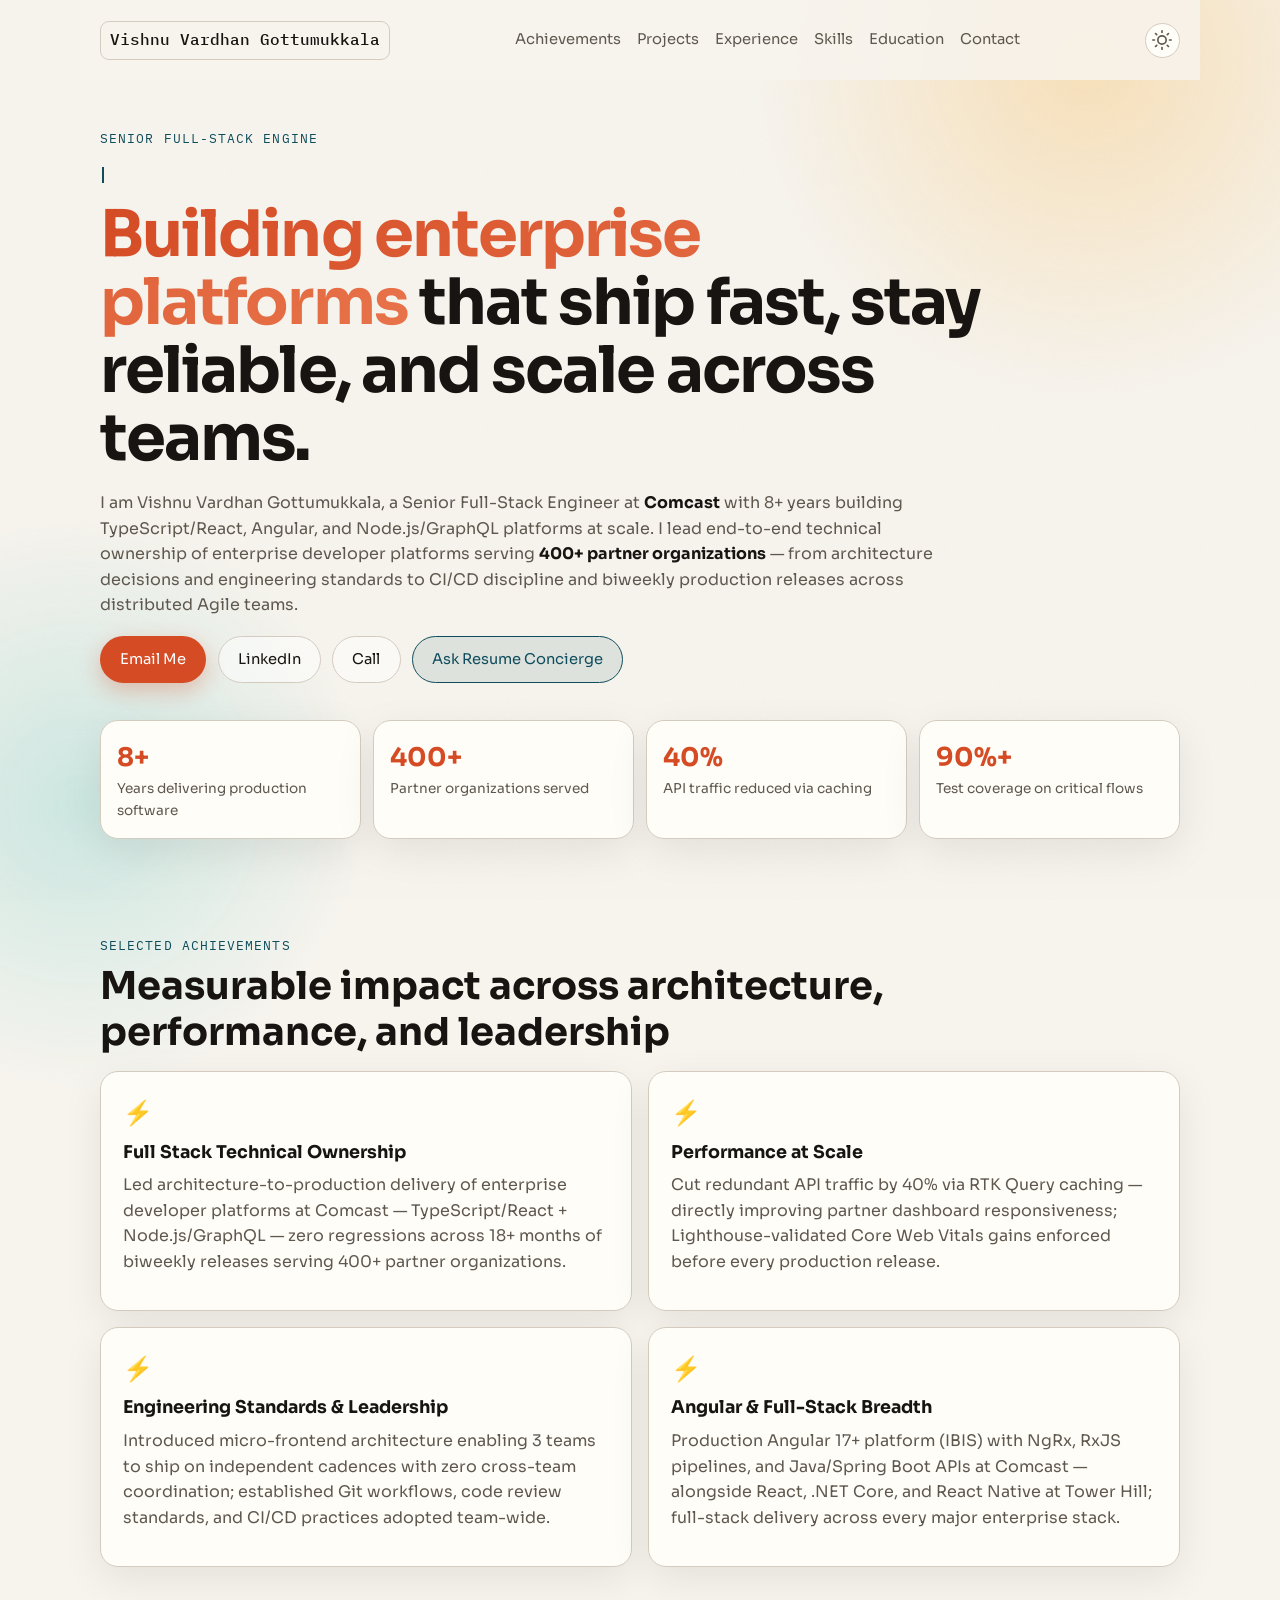
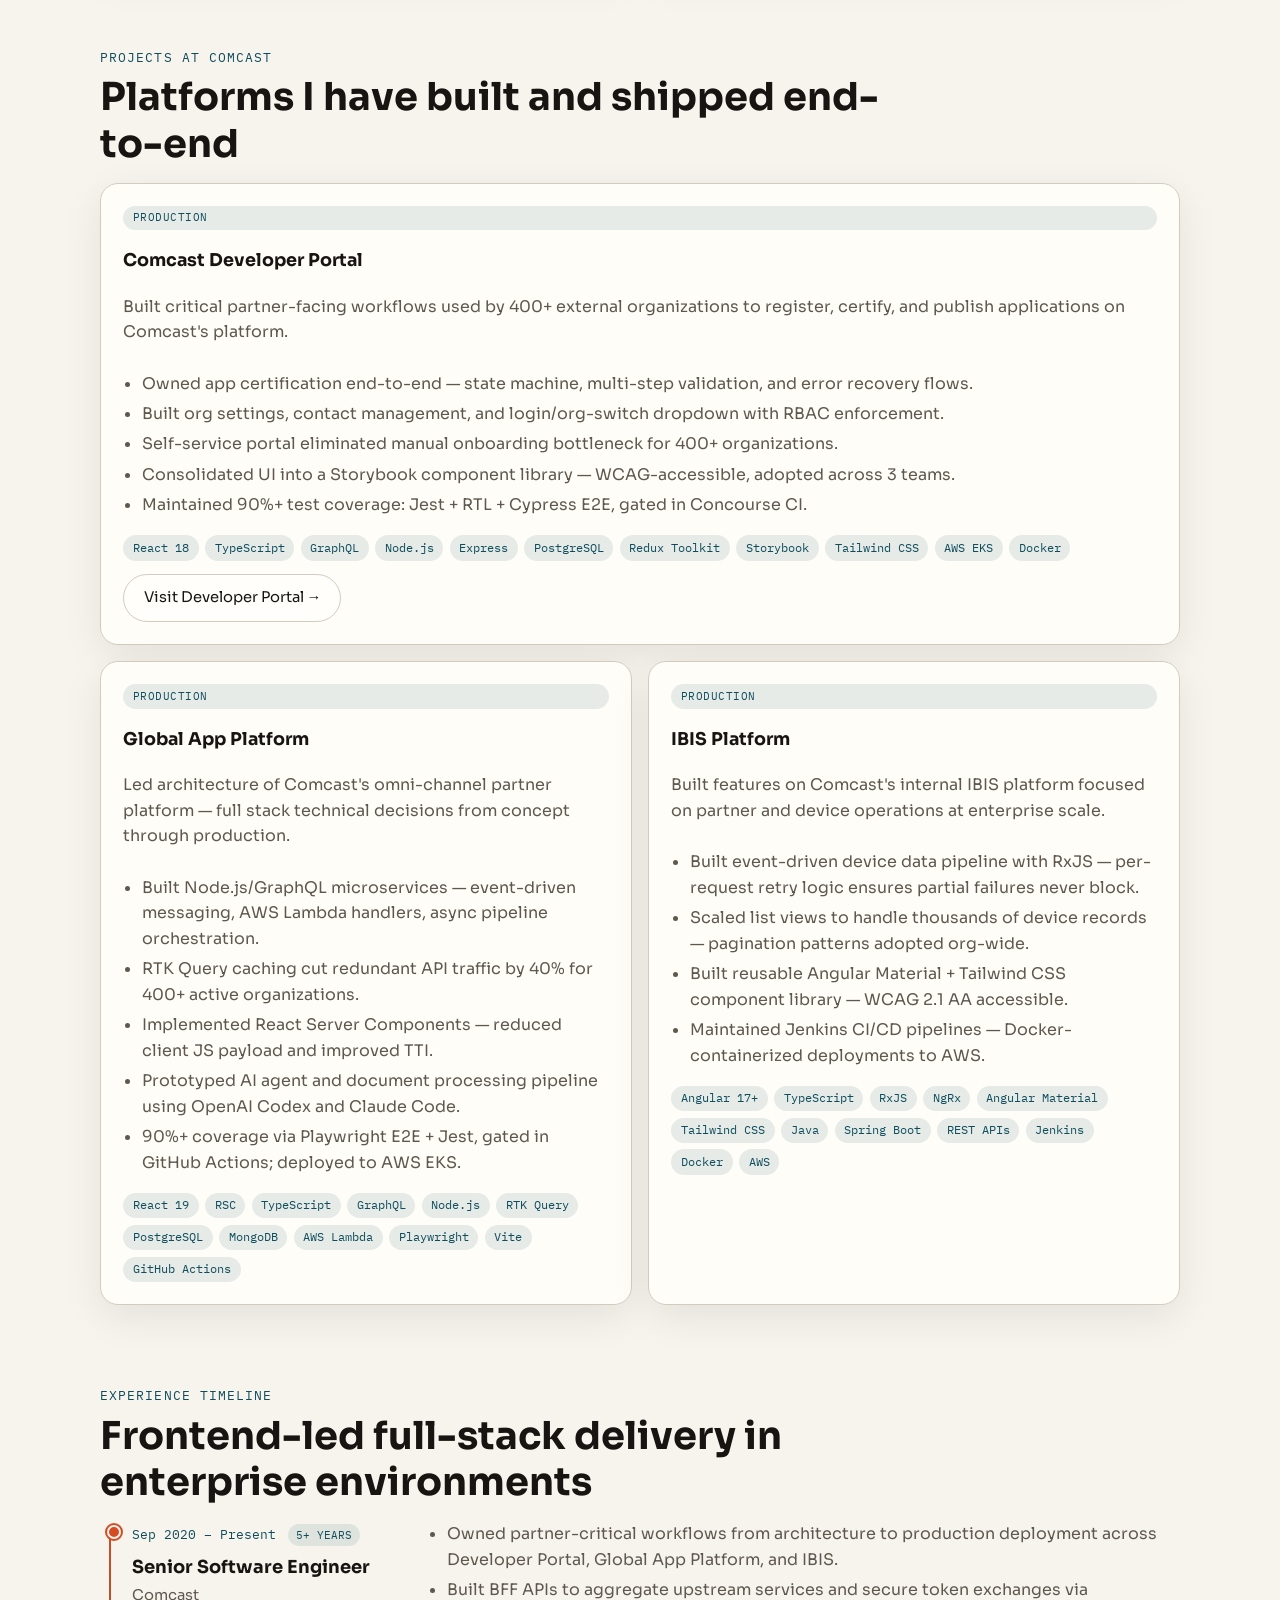
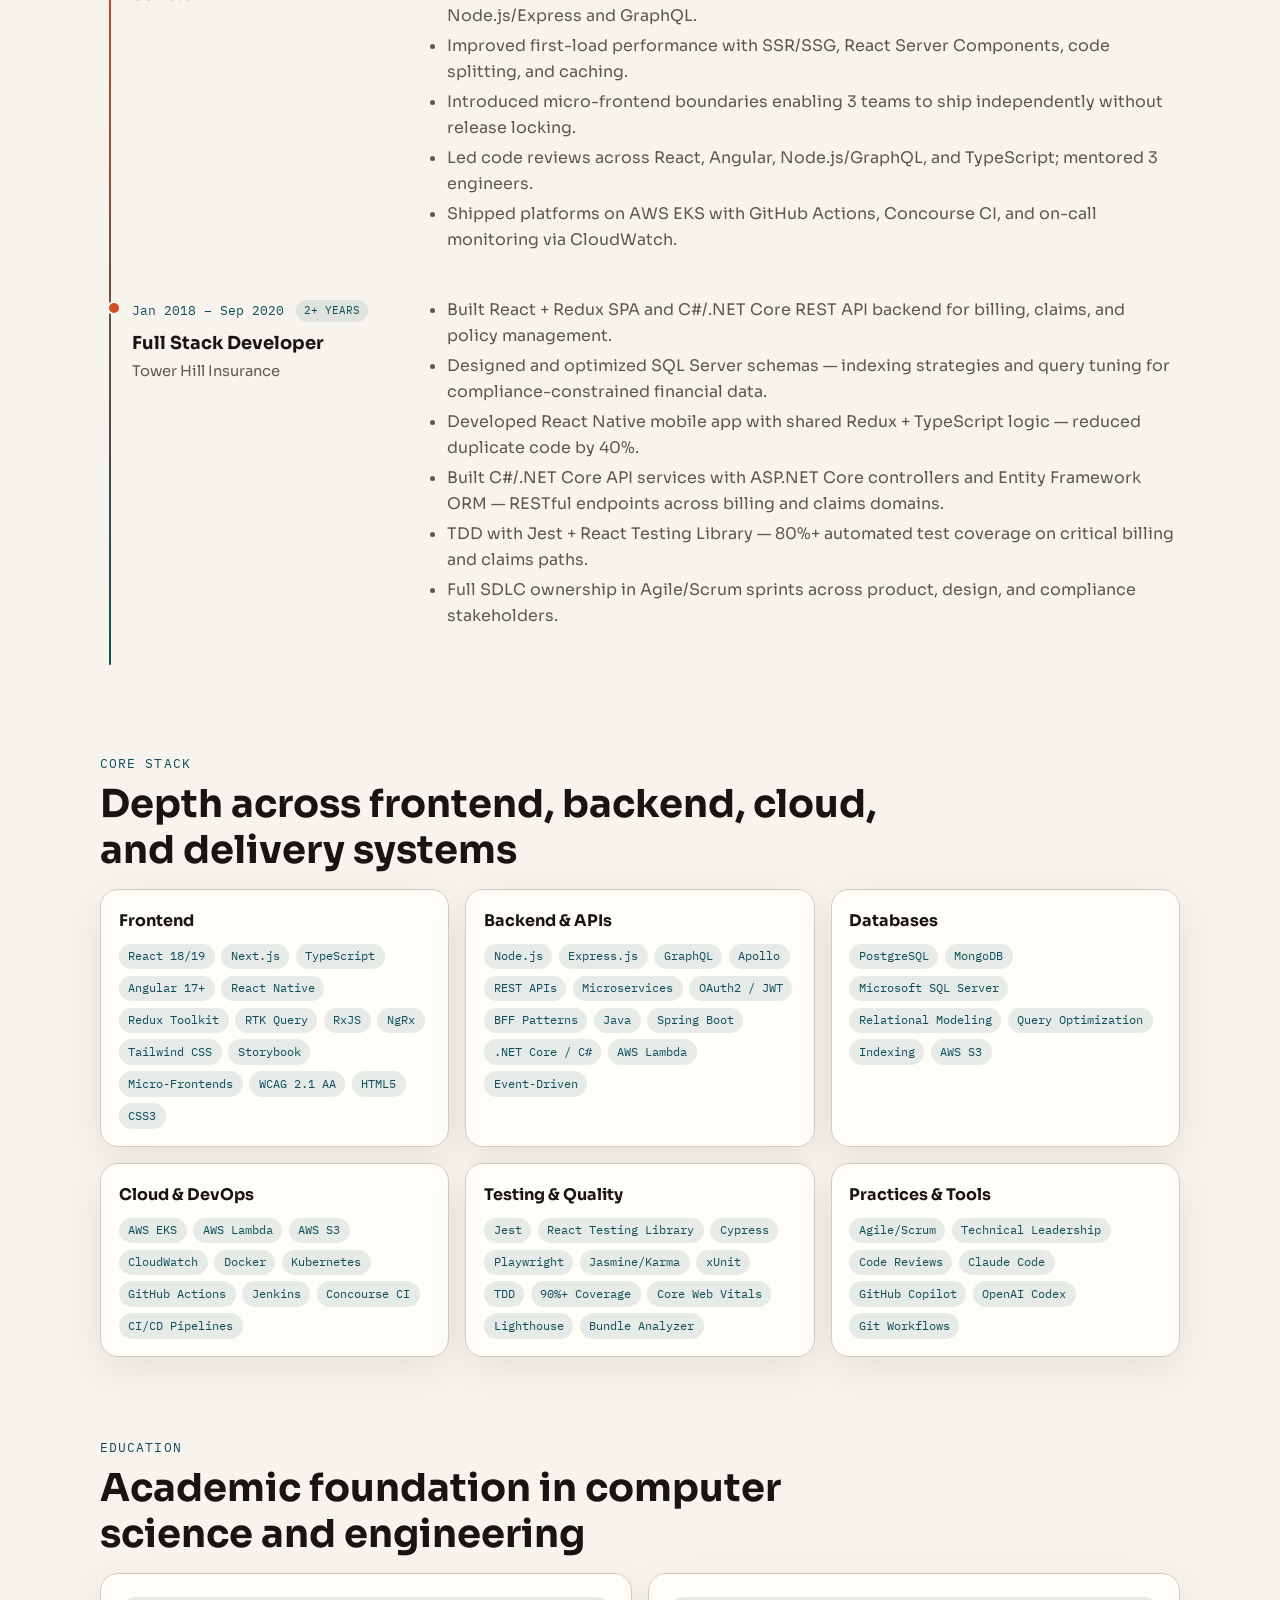
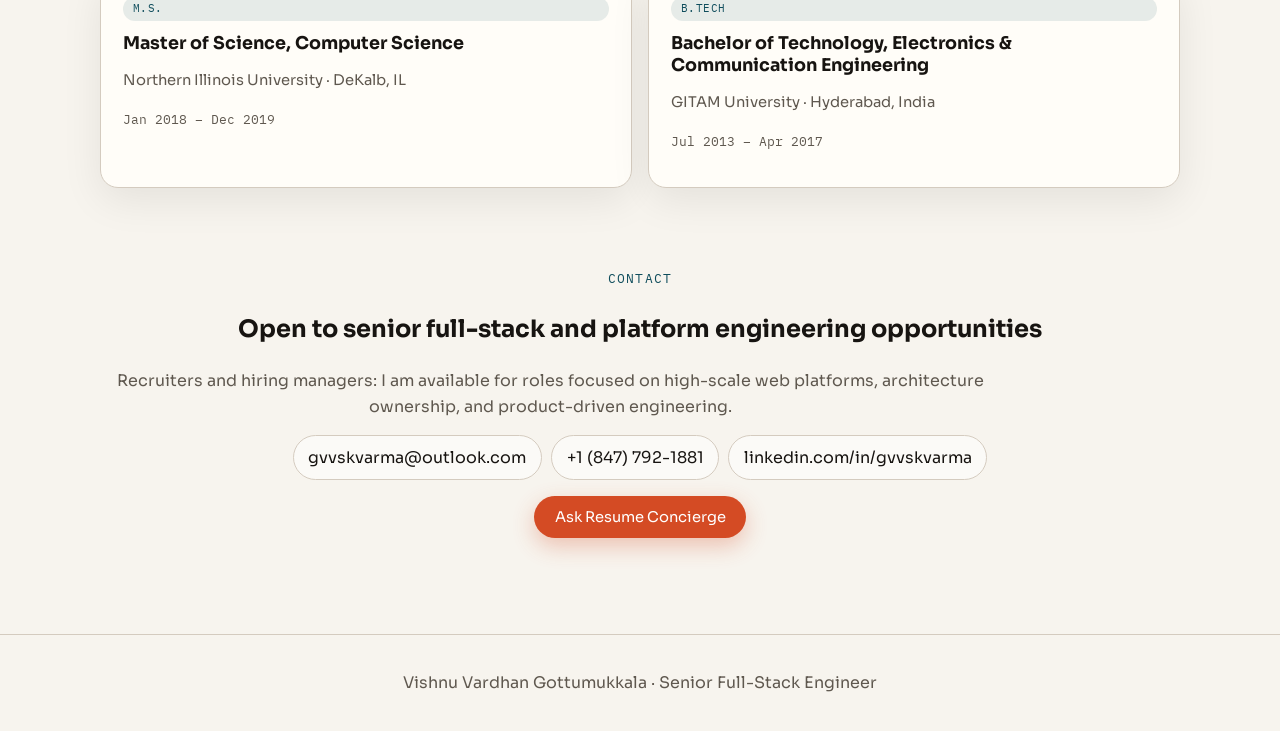
==== commit 77d6822f: "Update content from portfolio fixes: Tower Hill tech, typed phrases, skills - Tower Hill experience:" ====
--- a/index.html
+++ b/index.html
@@ -32,7 +32,7 @@
     "url": "https://gvvskvarma.github.io/vishnu-portfolio/",
     "sameAs": ["https://www.linkedin.com/in/gvvskvarma/"],
     "email": "gvvskvarma@outlook.com",
-    "knowsAbout": ["React", "TypeScript", "Node.js", "GraphQL", "AWS", "Next.js"]
+    "knowsAbout": ["React", "Angular", "TypeScript", "Node.js", "GraphQL", "AWS"]
   }
   </script>
 </head>
@@ -40,7 +40,6 @@
   <div class="noise" aria-hidden="true"></div>
   <div class="bg-layer bg-one" aria-hidden="true"></div>
   <div class="bg-layer bg-two" aria-hidden="true"></div>
-
   <header class="site-header">
     <a class="brand" href="#top">Vishnu Vardhan Gottumukkala</a>
     <button class="nav-toggle" type="button" aria-label="Toggle navigation" id="nav-toggle">
@@ -59,7 +58,6 @@
       <svg class="icon-moon" width="20" height="20" viewBox="0 0 24 24" fill="none" stroke="currentColor" stroke-width="2" stroke-linecap="round" stroke-linejoin="round"><path d="M21 12.79A9 9 0 1 1 11.21 3 7 7 0 0 0 21 12.79z"/></svg>
     </button>
   </header>
-
   <main id="top">
     <section class="hero">
       <p class="eyebrow" id="typed-eyebrow"></p>
@@ -98,7 +96,6 @@
         </li>
       </ul>
     </section>
-
     <section id="achievements" class="section" data-reveal>
       <div class="section-head">
         <p class="eyebrow">Selected Achievements</p>
@@ -135,7 +132,6 @@
         </article>
       </div>
     </section>
-
     <section id="projects" class="section" data-reveal>
       <div class="section-head">
         <p class="eyebrow">Projects at Comcast</p>
@@ -165,7 +161,6 @@
             Visit Developer Portal &rarr;
           </a>
         </article>
-
         <article class="card project-card" data-reveal-stagger>
           <span class="pill">Production</span>
           <h3>Global App Platform</h3>
@@ -186,7 +181,6 @@
             <span>AWS Lambda</span><span>Playwright</span><span>Vite</span><span>GitHub Actions</span>
           </div>
         </article>
-
         <article class="card project-card" data-reveal-stagger>
           <span class="pill">Production</span>
           <h3>IBIS Platform</h3>
@@ -204,13 +198,9 @@
             <span>Angular Material</span><span>Tailwind CSS</span><span>Java</span><span>Spring Boot</span><span>REST APIs</span>
             <span>Jenkins</span><span>Docker</span><span>AWS</span>
           </div>
-          <a class="btn btn-ghost project-link" href="https://ibis.comcast.com/" target="_blank" rel="noreferrer">
-            Visit IBIS &rarr;
-          </a>
-        </article>
-      </div>
-    </section>
-
+        </article>
+      </div>
+    </section>
     <section id="experience" class="section" data-reveal>
       <div class="section-head">
         <p class="eyebrow">Experience Timeline</p>
@@ -232,7 +222,7 @@
             <li>Built BFF APIs to aggregate upstream services and secure token exchanges via Node.js/Express and GraphQL.</li>
             <li>Improved first-load performance with SSR/SSG, React Server Components, code splitting, and caching.</li>
             <li>Introduced micro-frontend boundaries enabling 3 teams to ship independently without release locking.</li>
-            <li>Led code reviews across React, Node.js/GraphQL, and TypeScript; mentored 3 engineers.</li>
+            <li>Led code reviews across React, Angular, Node.js/GraphQL, and TypeScript; mentored 3 engineers.</li>
             <li>Shipped platforms on AWS EKS with GitHub Actions, Concourse CI, and on-call monitoring via CloudWatch.</li>
           </ul>
         </article>
@@ -245,17 +235,16 @@
             <p class="timeline-company">Tower Hill Insurance</p>
           </div>
           <ul>
-            <li>Built React + Redux SPA and Node.js REST API backend for billing, claims, and policy management.</li>
-            <li>Designed and optimized PostgreSQL schemas &mdash; indexing strategies and query tuning for compliance-constrained financial data.</li>
+            <li>Built React + Redux SPA and C#/.NET Core REST API backend for billing, claims, and policy management.</li>
+            <li>Designed and optimized SQL Server schemas &mdash; indexing strategies and query tuning for compliance-constrained financial data.</li>
             <li>Developed React Native mobile app with shared Redux + TypeScript logic &mdash; reduced duplicate code by 40%.</li>
-            <li>Built .NET Core / C# API services alongside Node.js &mdash; polyglot backend with RESTful controllers and Entity Framework ORM.</li>
+            <li>Built C#/.NET Core API services with ASP.NET Core controllers and Entity Framework ORM &mdash; RESTful endpoints across billing and claims domains.</li>
             <li>TDD with Jest + React Testing Library &mdash; 80%+ automated test coverage on critical billing and claims paths.</li>
             <li>Full SDLC ownership in Agile/Scrum sprints across product, design, and compliance stakeholders.</li>
           </ul>
         </article>
       </div>
     </section>
-
     <section id="skills" class="section" data-reveal>
       <div class="section-head">
         <p class="eyebrow">Core Stack</p>
@@ -276,14 +265,14 @@
           <div class="tech-chips">
             <span>Node.js</span><span>Express.js</span><span>GraphQL</span><span>Apollo</span>
             <span>REST APIs</span><span>Microservices</span><span>OAuth2 / JWT</span><span>BFF Patterns</span>
-            <span>.NET Core / C#</span><span>AWS Lambda</span><span>Event-Driven</span>
+            <span>Java</span><span>Spring Boot</span><span>.NET Core / C#</span><span>AWS Lambda</span><span>Event-Driven</span>
           </div>
         </article>
         <article class="skill-card" data-reveal-stagger>
           <h3>Databases</h3>
           <div class="tech-chips">
-            <span>PostgreSQL</span><span>MongoDB</span><span>Relational Modeling</span>
-            <span>Query Optimization</span><span>Indexing</span><span>AWS S3</span>
+            <span>PostgreSQL</span><span>MongoDB</span><span>Microsoft SQL Server</span>
+            <span>Relational Modeling</span><span>Query Optimization</span><span>Indexing</span><span>AWS S3</span>
           </div>
         </article>
         <article class="skill-card" data-reveal-stagger>
@@ -298,7 +287,7 @@
           <h3>Testing & Quality</h3>
           <div class="tech-chips">
             <span>Jest</span><span>React Testing Library</span><span>Cypress</span><span>Playwright</span>
-            <span>Jasmine/Karma</span><span>TDD</span><span>90%+ Coverage</span>
+            <span>Jasmine/Karma</span><span>xUnit</span><span>TDD</span><span>90%+ Coverage</span>
             <span>Core Web Vitals</span><span>Lighthouse</span><span>Bundle Analyzer</span>
           </div>
         </article>
@@ -306,13 +295,12 @@
           <h3>Practices & Tools</h3>
           <div class="tech-chips">
             <span>Agile/Scrum</span><span>Technical Leadership</span><span>Code Reviews</span>
-            <span>Engineering Mentorship</span><span>Claude Code</span><span>GitHub Copilot</span>
+            <span>Claude Code</span><span>GitHub Copilot</span>
             <span>OpenAI Codex</span><span>Git Workflows</span>
           </div>
         </article>
       </div>
     </section>
-
     <section id="education" class="section" data-reveal>
       <div class="section-head">
         <p class="eyebrow">Education</p>
@@ -333,7 +321,6 @@
         </article>
       </div>
     </section>
-
     <section id="contact" class="section contact" data-reveal>
       <p class="eyebrow">Contact</p>
       <h2>Open to senior full-stack and platform engineering opportunities</h2>
@@ -351,7 +338,6 @@
       </button>
     </section>
   </main>
-
   <div class="modal-backdrop" id="resume-modal" hidden>
     <div class="modal-card" role="dialog" aria-modal="true" aria-labelledby="resume-modal-title">
       <button class="modal-close" type="button" aria-label="Close form" data-close-resume-modal>&times;</button>
@@ -368,40 +354,30 @@
         <input type="hidden" name="_next" id="resume-next-url" value="">
         <input type="text" name="_honey" class="honeypot" tabindex="-1" autocomplete="off">
         <p class="form-banner" id="resume-form-banner" role="alert" hidden></p>
-
         <div class="form-grid">
           <label for="requester-name">Name*</label>
           <input id="requester-name" name="Name" type="text" required>
-
           <label for="requester-email">Email*</label>
           <input id="requester-email" name="Email" type="email" required>
-
           <label for="requester-company">Company*</label>
           <input id="requester-company" name="Company" type="text" required>
-
           <label for="requester-role">Role*</label>
           <input id="requester-role" name="Role" type="text" required>
-
           <label for="requester-job">Job Description/Link</label>
           <textarea id="requester-job" name="Job Description or Link" rows="3"></textarea>
-
           <label for="requester-phone">Phone</label>
           <input id="requester-phone" name="Phone" type="tel">
         </div>
-
         <button class="btn btn-primary modal-submit" type="submit">Send Resume Signal</button>
       </form>
     </div>
   </div>
-
   <button class="back-to-top" id="back-to-top" type="button" aria-label="Back to top" hidden>
     <svg width="20" height="20" viewBox="0 0 24 24" fill="none" stroke="currentColor" stroke-width="2.5" stroke-linecap="round" stroke-linejoin="round"><polyline points="18 15 12 9 6 15"/></svg>
   </button>
-
   <footer>
     <p>Vishnu Vardhan Gottumukkala &middot; Senior Full-Stack Engineer</p>
   </footer>
-
   <script src="script.js"></script>
 </body>
 </html>
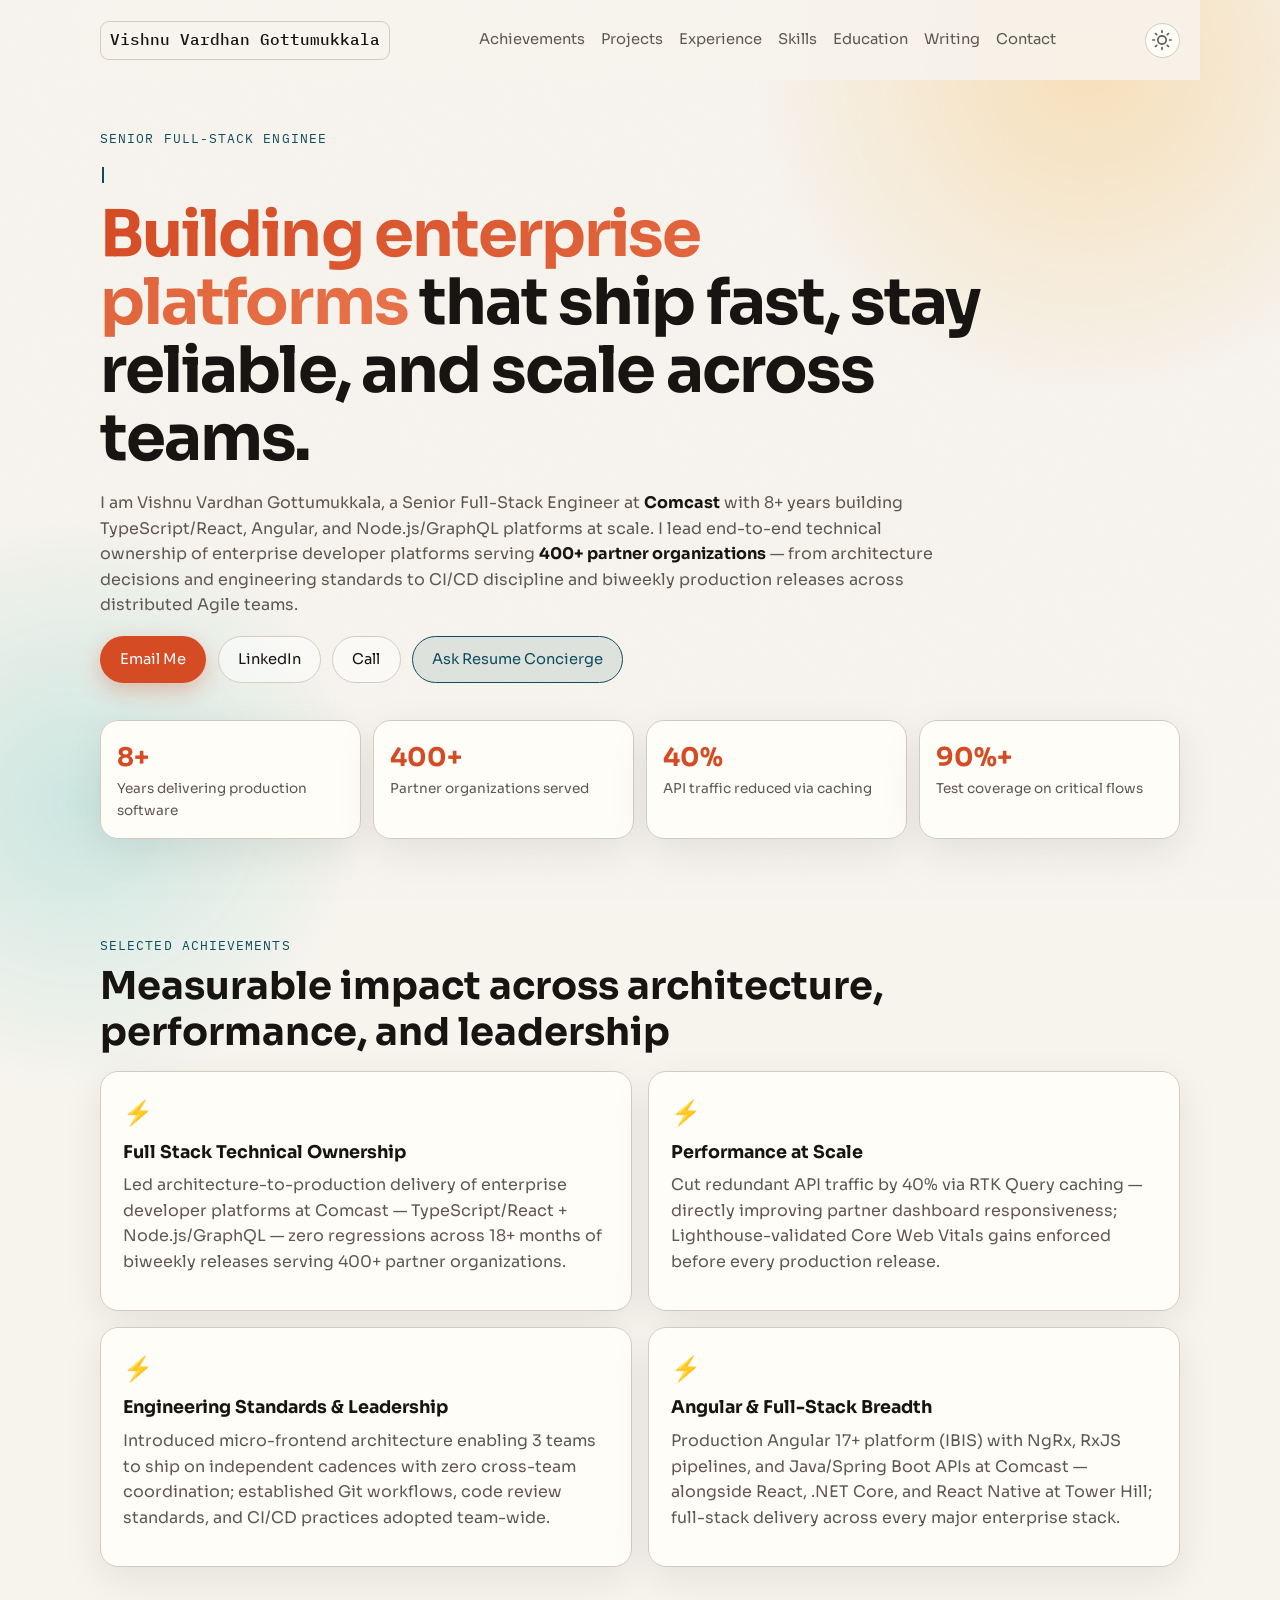
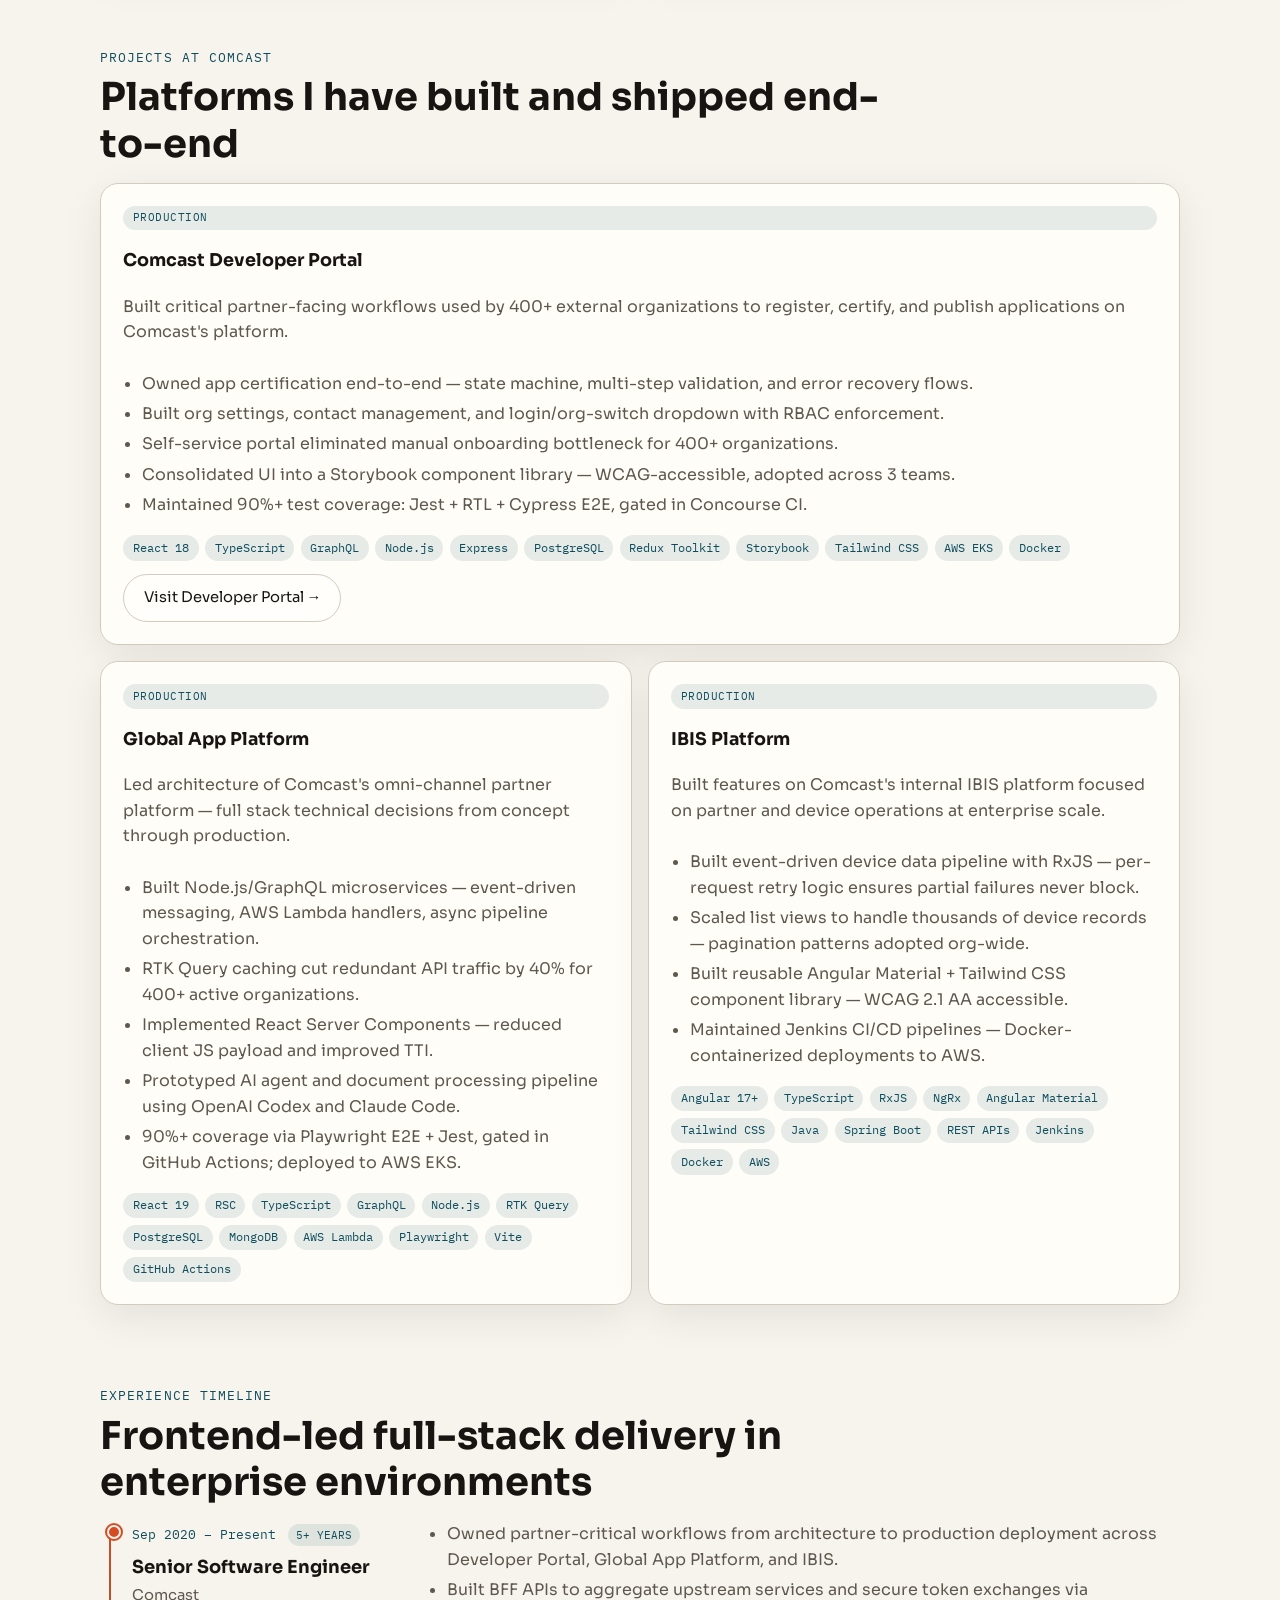
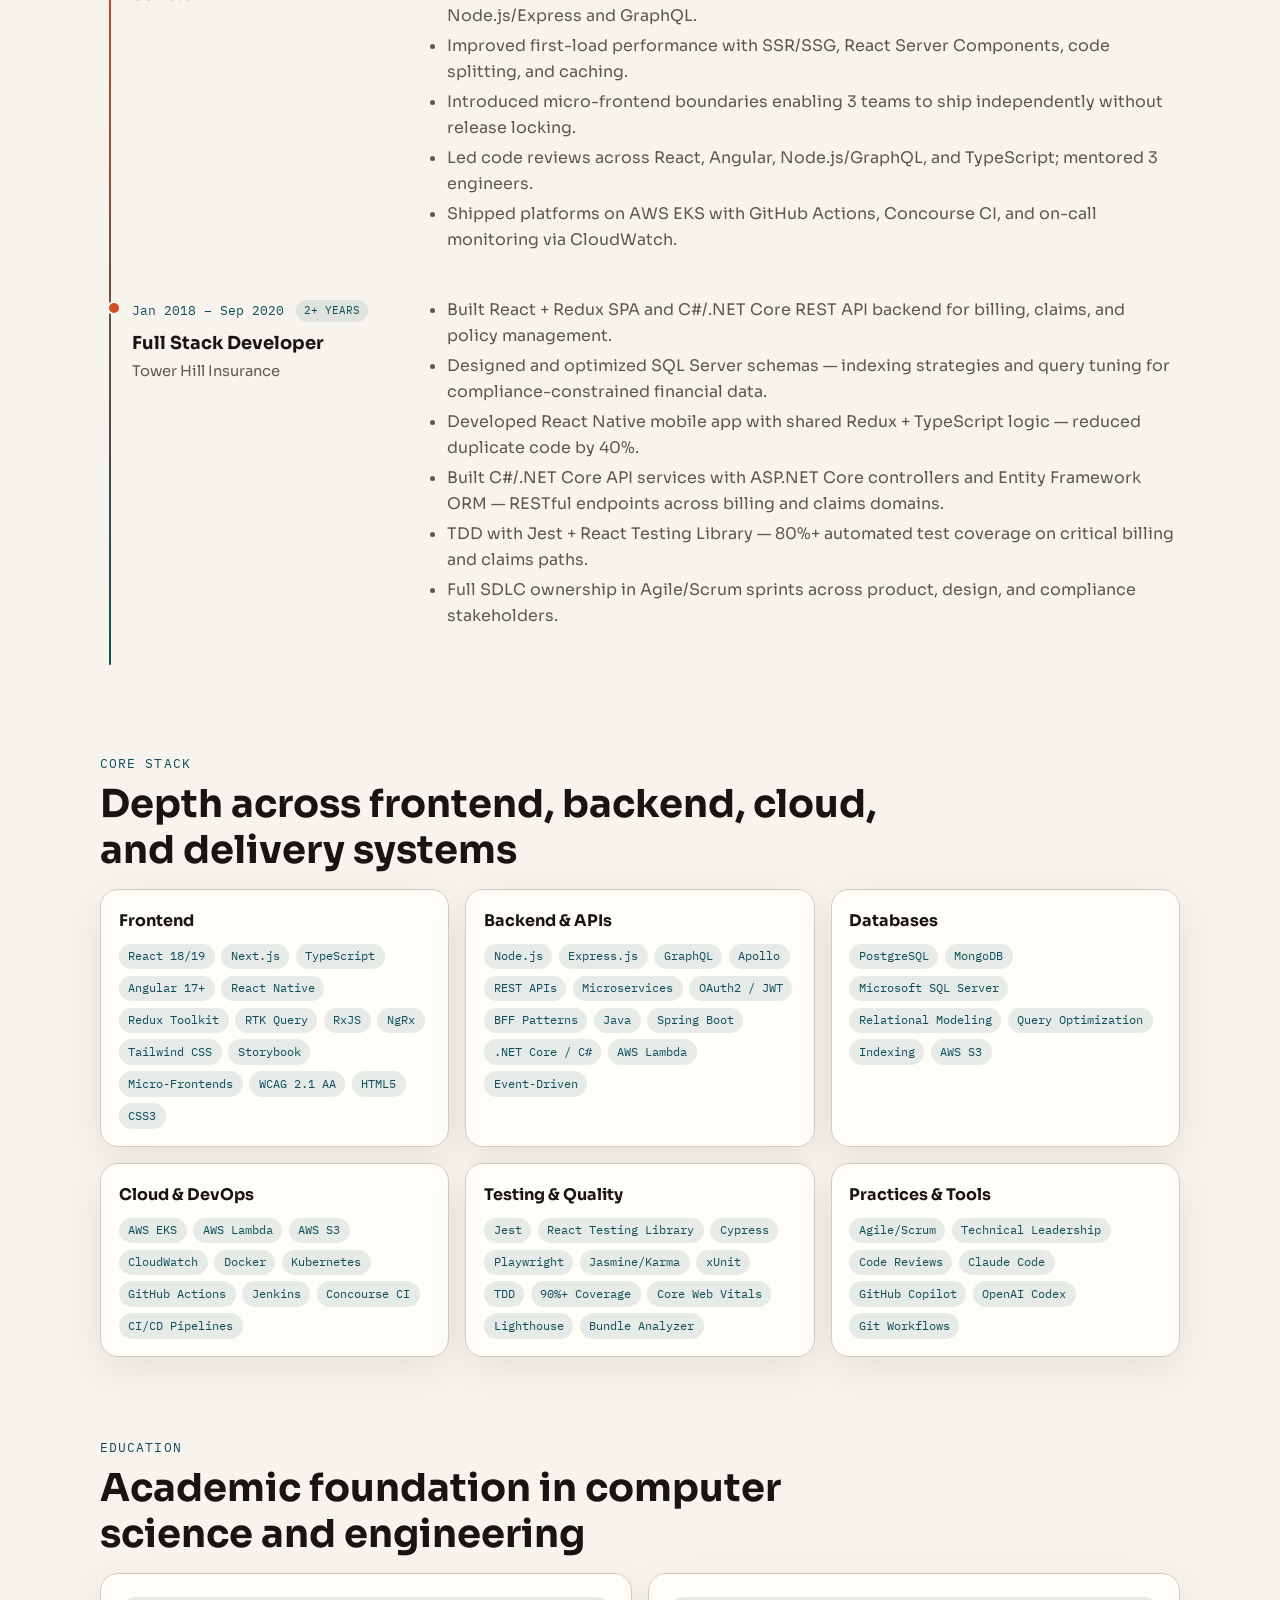
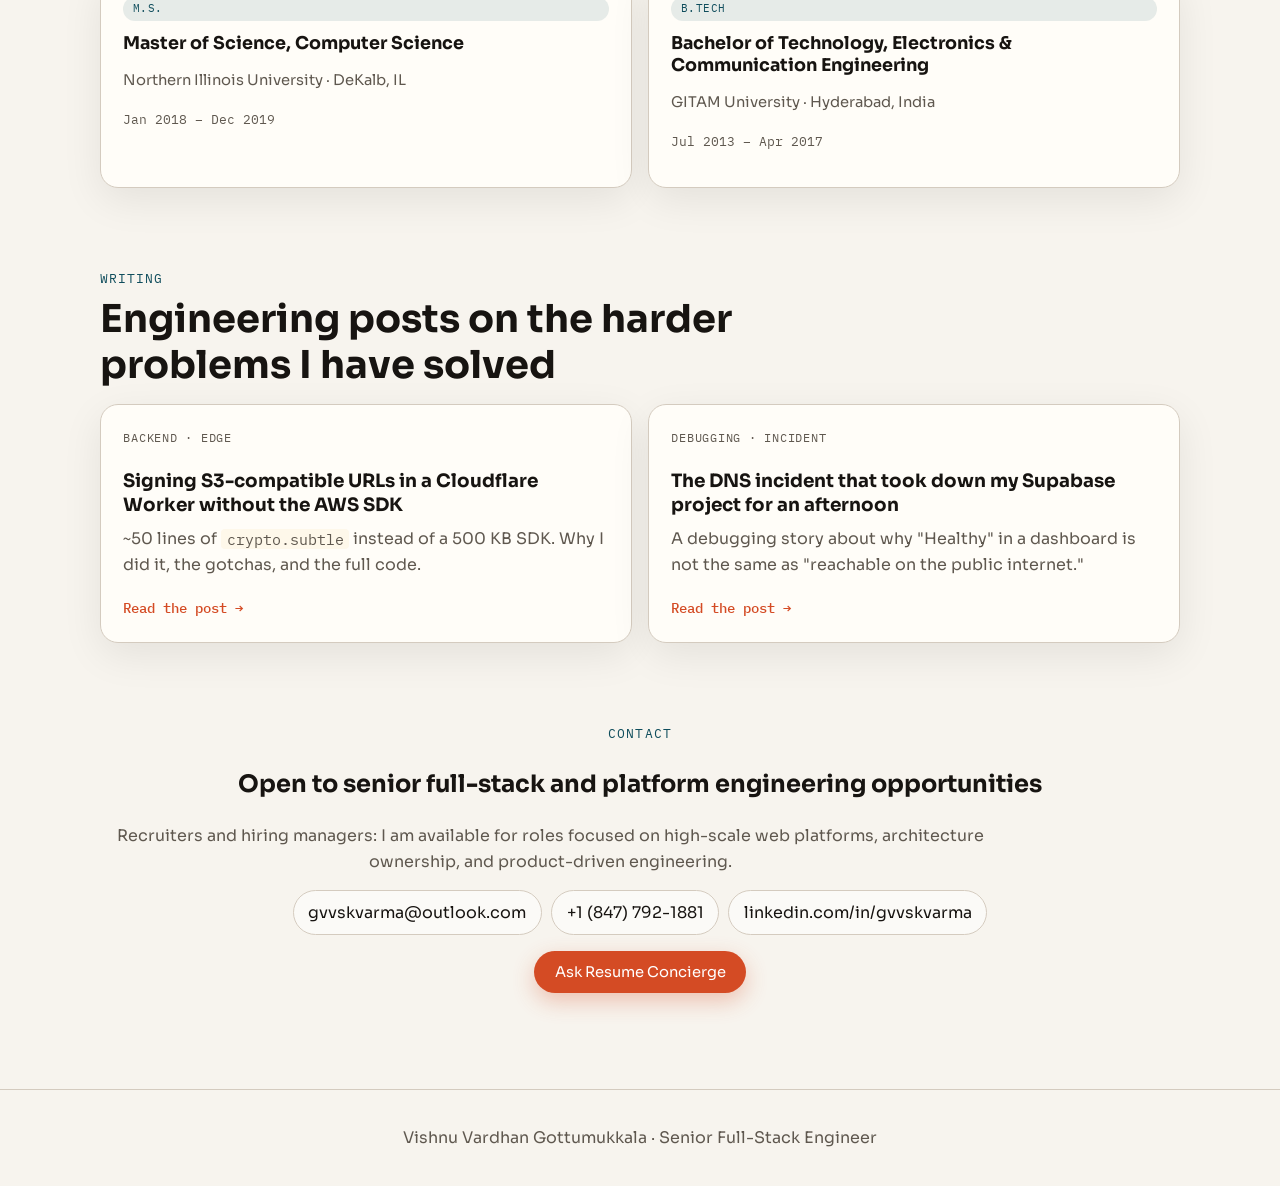
==== commit 2eb813c4: "Add Writing section with two engineering blog posts - New blog/ directory with two standalone HTML p" ====
--- a/index.html
+++ b/index.html
@@ -51,6 +51,7 @@
       <a href="#experience">Experience</a>
       <a href="#skills">Skills</a>
       <a href="#education">Education</a>
+      <a href="#writing">Writing</a>
       <a href="#contact">Contact</a>
     </nav>
     <button class="theme-toggle" type="button" aria-label="Toggle dark mode" id="theme-toggle">
@@ -319,6 +320,32 @@
           <p class="edu-institution">GITAM University &middot; Hyderabad, India</p>
           <p class="edu-date">Jul 2013 &ndash; Apr 2017</p>
         </article>
+      </div>
+    </section>
+    <section id="writing" class="section" data-reveal>
+      <div class="section-head">
+        <p class="eyebrow">Writing</p>
+        <h2>Engineering posts on the harder problems I have solved</h2>
+      </div>
+      <div class="card-grid post-grid">
+        <a class="card post-card" href="blog/sigv4-without-aws-sdk.html" data-reveal-stagger>
+          <p class="post-card-tag">Backend &middot; Edge</p>
+          <h3>Signing S3-compatible URLs in a Cloudflare Worker without the AWS SDK</h3>
+          <p class="post-card-excerpt">
+            ~50 lines of <code>crypto.subtle</code> instead of a 500&nbsp;KB SDK.
+            Why I did it, the gotchas, and the full code.
+          </p>
+          <span class="post-card-cta">Read the post &rarr;</span>
+        </a>
+        <a class="card post-card" href="blog/supabase-dns-incident.html" data-reveal-stagger>
+          <p class="post-card-tag">Debugging &middot; Incident</p>
+          <h3>The DNS incident that took down my Supabase project for an afternoon</h3>
+          <p class="post-card-excerpt">
+            A debugging story about why "Healthy" in a dashboard is not the same
+            as "reachable on the public internet."
+          </p>
+          <span class="post-card-cta">Read the post &rarr;</span>
+        </a>
       </div>
     </section>
     <section id="contact" class="section contact" data-reveal>
--- a/styles.css
+++ b/styles.css
@@ -1102,3 +1102,220 @@
     border-top: 1px solid #ccc;
   }
 }
+
+/* ===== Writing Section (Index) ===== */
+.post-grid {
+  grid-template-columns: repeat(auto-fit, minmax(320px, 1fr));
+}
+.post-card {
+  text-decoration: none;
+  color: inherit;
+  display: flex;
+  flex-direction: column;
+  gap: 0.5rem;
+  transition: transform 0.25s ease, border-color 0.25s ease, box-shadow 0.25s ease;
+}
+.post-card:hover {
+  transform: translateY(-3px);
+  border-color: var(--card-hover-border);
+}
+.post-card-tag {
+  font-family: var(--mono);
+  font-size: 0.78rem;
+  letter-spacing: 0.06em;
+  text-transform: uppercase;
+  color: var(--accent);
+  margin: 0 0 0.25rem 0;
+}
+.post-card h3 {
+  font-size: 1.15rem;
+  line-height: 1.35;
+  margin: 0;
+}
+.post-card-excerpt {
+  color: var(--muted);
+  margin: 0.25rem 0 0.75rem;
+  flex: 1;
+}
+.post-card-excerpt code {
+  font-family: var(--mono);
+  font-size: 0.92em;
+  background: var(--surface-strong);
+  padding: 0.05em 0.35em;
+  border-radius: 4px;
+}
+.post-card-cta {
+  font-family: var(--mono);
+  font-size: 0.85rem;
+  color: var(--primary);
+  font-weight: 500;
+  margin-top: auto;
+}
+
+/* ===== Blog Post Page (blog/*.html) ===== */
+.post-body {
+  background: var(--bg);
+  color: var(--text);
+}
+.post-main {
+  max-width: 760px;
+  margin: 0 auto;
+  padding: 6.5rem 1.5rem 4rem;
+}
+.post-back {
+  display: inline-block;
+  font-family: var(--mono);
+  font-size: 0.9rem;
+  color: var(--muted);
+  text-decoration: none;
+  margin-bottom: 2rem;
+  padding: 0.5rem 0;
+  transition: color 0.2s ease;
+}
+.post-back:hover {
+  color: var(--primary);
+}
+.post-back-bottom {
+  margin-top: 3rem;
+  margin-bottom: 0;
+}
+.post-head {
+  margin-bottom: 3rem;
+  padding-bottom: 2rem;
+  border-bottom: 1px solid var(--line);
+}
+.post-head h1 {
+  font-size: clamp(1.75rem, 4vw, 2.5rem);
+  line-height: 1.2;
+  margin: 0.5rem 0 1rem;
+  letter-spacing: -0.01em;
+}
+.post-meta {
+  font-size: 1.05rem;
+  color: var(--muted);
+  margin: 0;
+  font-style: italic;
+}
+.post-body-content {
+  font-size: 1.05rem;
+  line-height: 1.75;
+  color: var(--text);
+}
+.post-body-content > * + * {
+  margin-top: 1.25rem;
+}
+.post-body-content h2 {
+  font-size: 1.5rem;
+  margin-top: 2.75rem;
+  margin-bottom: 0.5rem;
+  letter-spacing: -0.005em;
+}
+.post-body-content h3 {
+  font-size: 1.15rem;
+  margin-top: 2rem;
+  margin-bottom: 0.4rem;
+}
+.post-body-content p {
+  margin: 0;
+}
+.post-body-content ul,
+.post-body-content ol {
+  padding-left: 1.5rem;
+  margin: 0;
+}
+.post-body-content li {
+  margin-bottom: 0.5rem;
+}
+.post-body-content a {
+  color: var(--primary);
+  text-decoration: underline;
+  text-underline-offset: 3px;
+  text-decoration-thickness: 1px;
+}
+.post-body-content a:hover {
+  text-decoration-thickness: 2px;
+}
+.post-body-content code {
+  font-family: var(--mono);
+  font-size: 0.92em;
+  background: var(--surface-strong);
+  padding: 0.1em 0.4em;
+  border-radius: 4px;
+  border: 1px solid var(--line);
+}
+.post-body-content pre {
+  background: var(--surface);
+  border: 1px solid var(--line);
+  border-radius: var(--radius);
+  padding: 1.25rem 1.5rem;
+  overflow-x: auto;
+  font-family: var(--mono);
+  font-size: 0.9rem;
+  line-height: 1.6;
+  box-shadow: var(--shadow);
+}
+.post-body-content pre code {
+  background: none;
+  padding: 0;
+  border: none;
+  border-radius: 0;
+  font-size: inherit;
+}
+.post-body-content hr {
+  border: none;
+  border-top: 1px solid var(--line);
+  margin: 2.5rem 0;
+}
+.post-body-content blockquote {
+  border-left: 3px solid var(--primary);
+  padding-left: 1.25rem;
+  color: var(--muted);
+  margin-left: 0;
+  font-style: italic;
+}
+.post-body-content strong {
+  color: var(--text);
+}
+.post-footer {
+  margin-top: 3.5rem;
+  padding-top: 1.5rem;
+  border-top: 1px solid var(--line);
+  font-family: var(--mono);
+  font-size: 0.9rem;
+  color: var(--muted);
+}
+.post-footer p {
+  margin: 0.25rem 0;
+}
+.post-footer a {
+  color: var(--accent);
+  text-decoration: none;
+}
+.post-footer a:hover {
+  text-decoration: underline;
+}
+
+[data-theme="dark"] .post-body-content code {
+  background: rgba(255, 255, 255, 0.06);
+  border-color: rgba(255, 255, 255, 0.10);
+}
+[data-theme="dark"] .post-body-content pre {
+  background: rgba(255, 255, 255, 0.04);
+  border-color: rgba(255, 255, 255, 0.10);
+}
+[data-theme="dark"] .post-card-excerpt code {
+  background: rgba(255, 255, 255, 0.06);
+}
+
+@media (max-width: 720px) {
+  .post-main {
+    padding: 5rem 1rem 3rem;
+  }
+  .post-body-content {
+    font-size: 1rem;
+  }
+  .post-body-content pre {
+    padding: 1rem;
+    font-size: 0.85rem;
+  }
+}
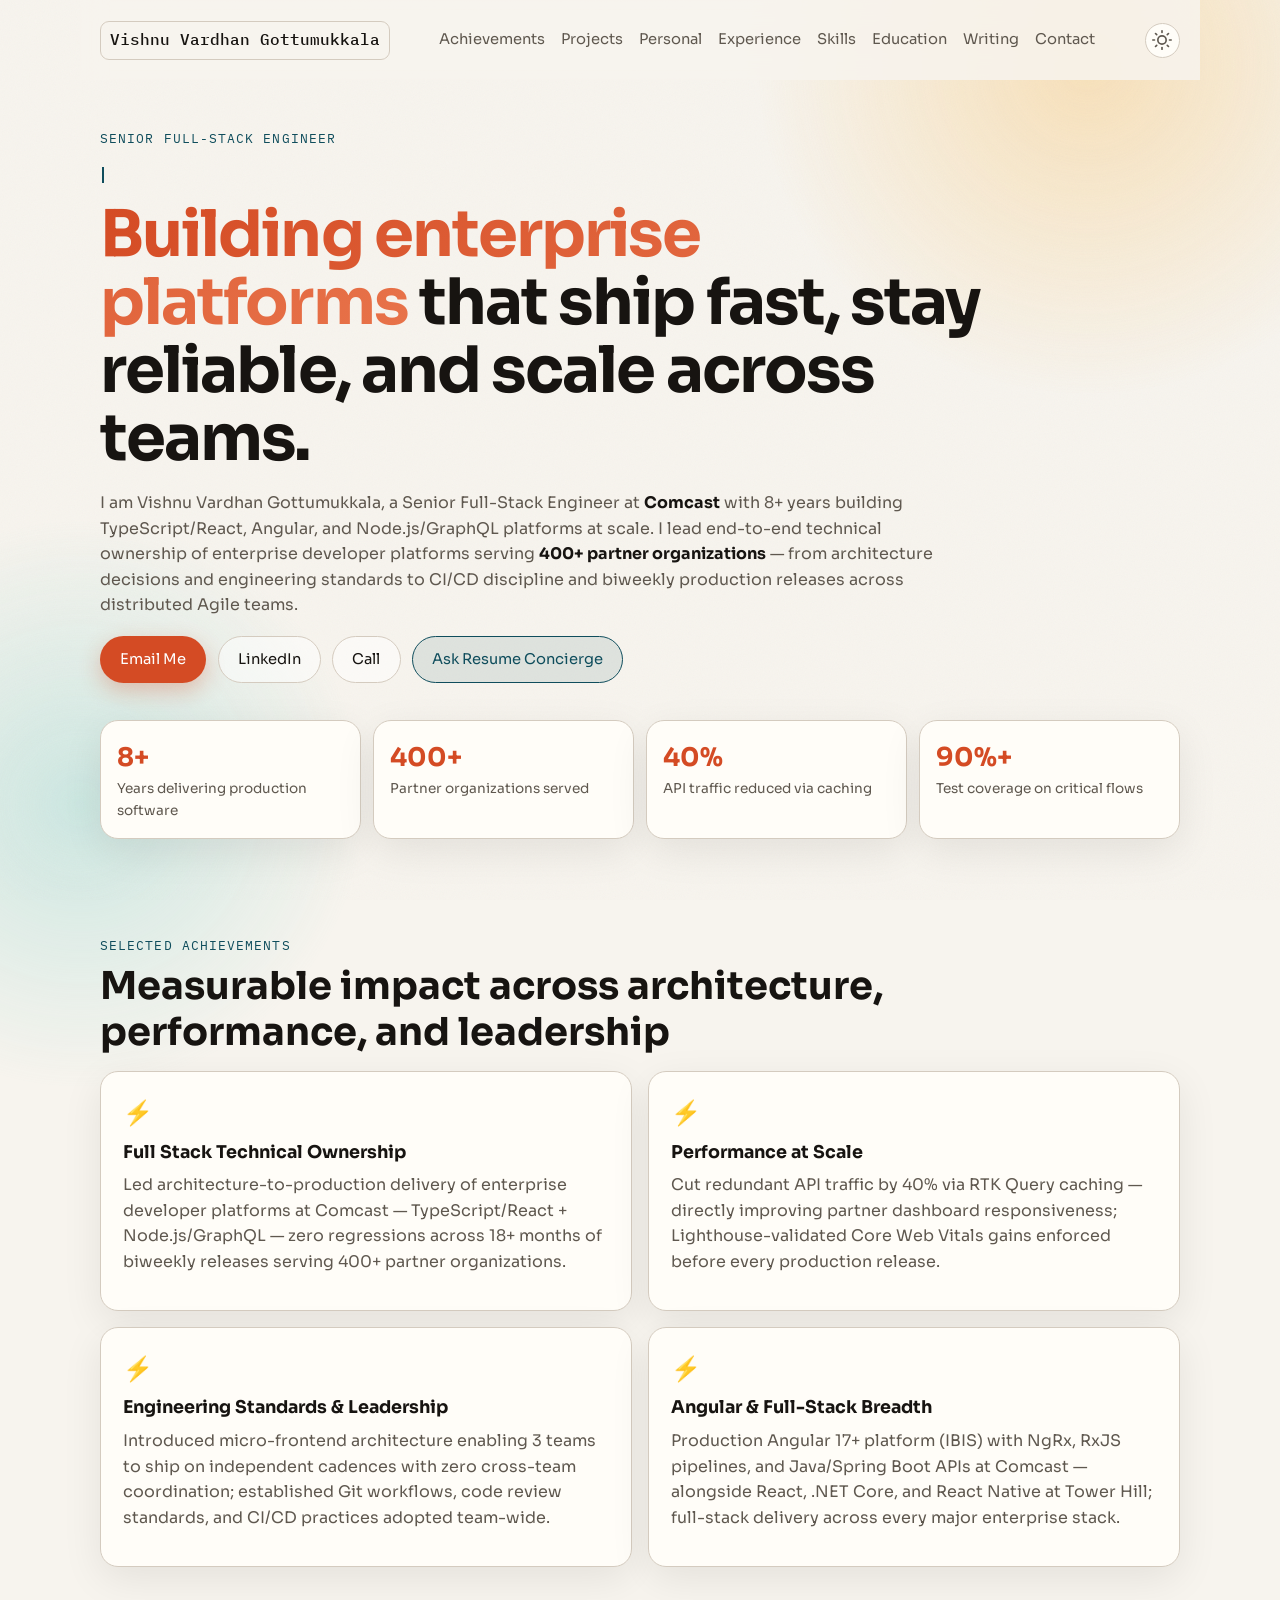
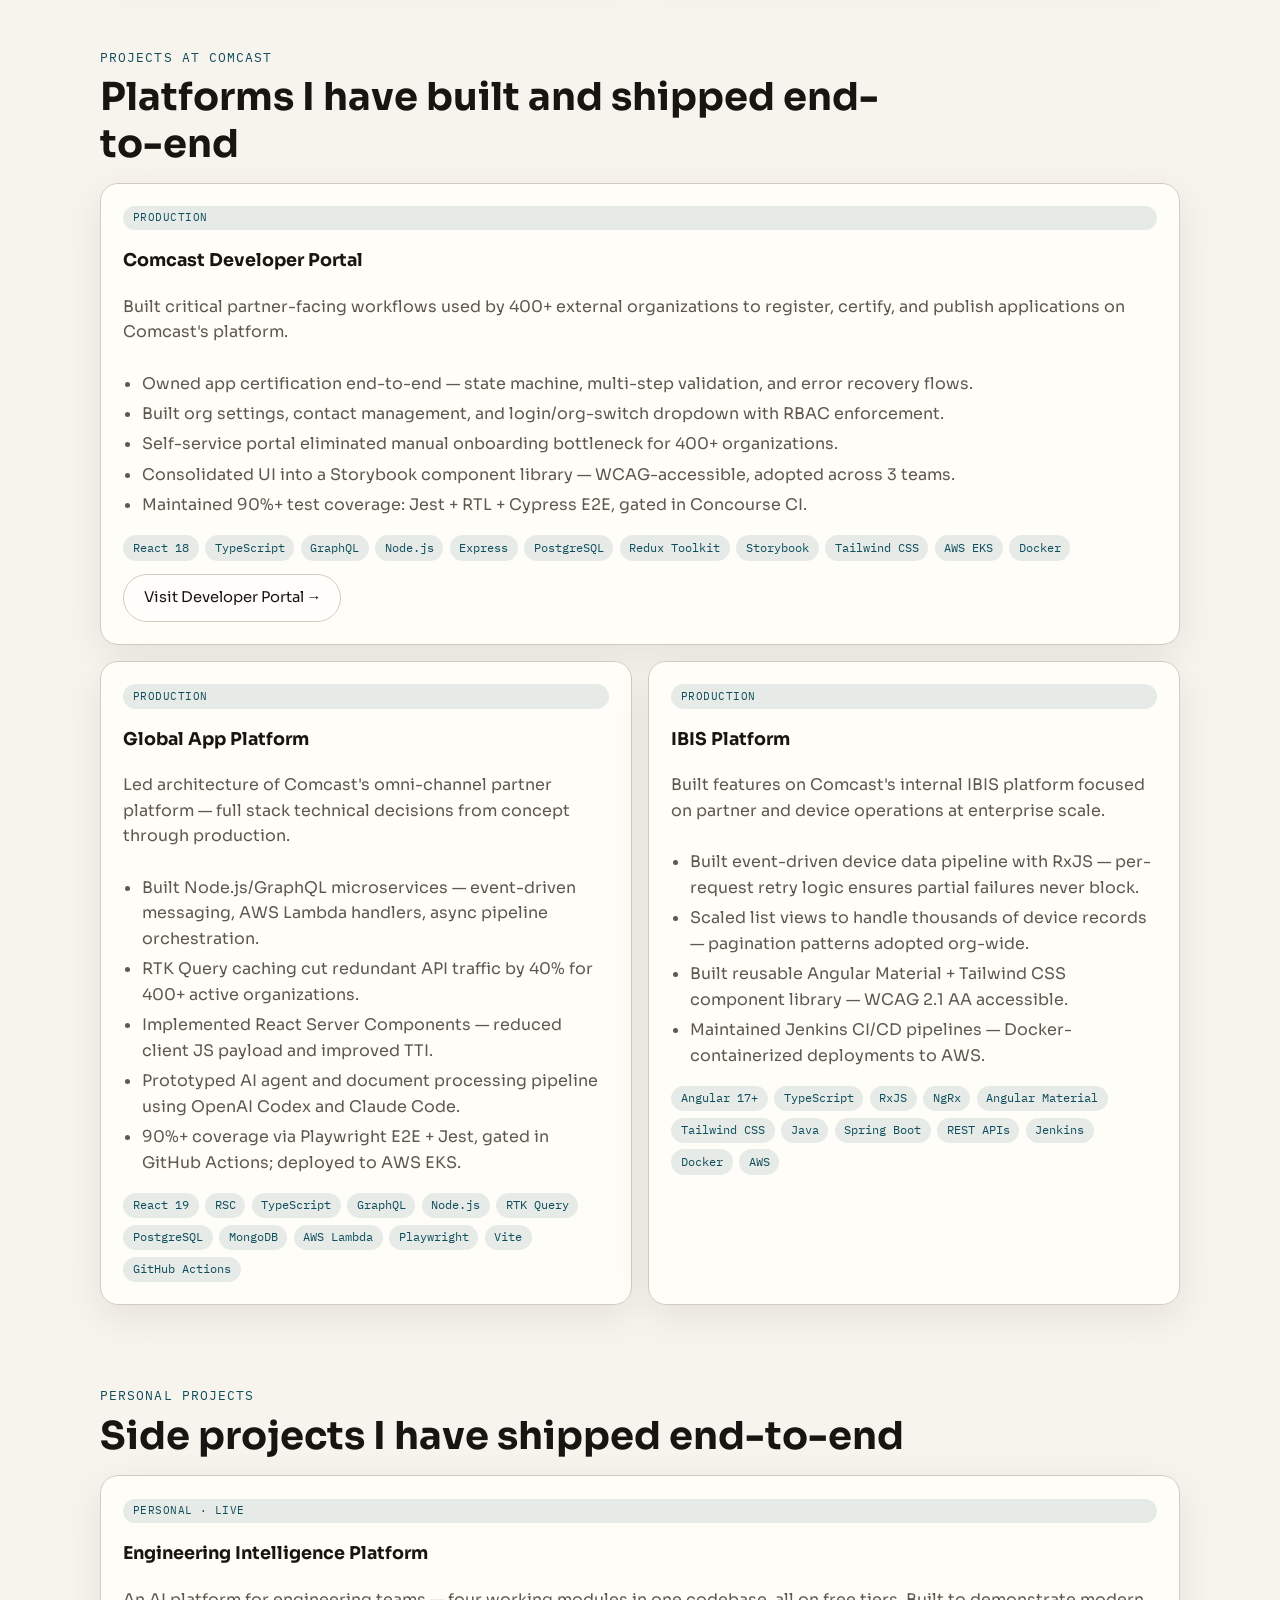
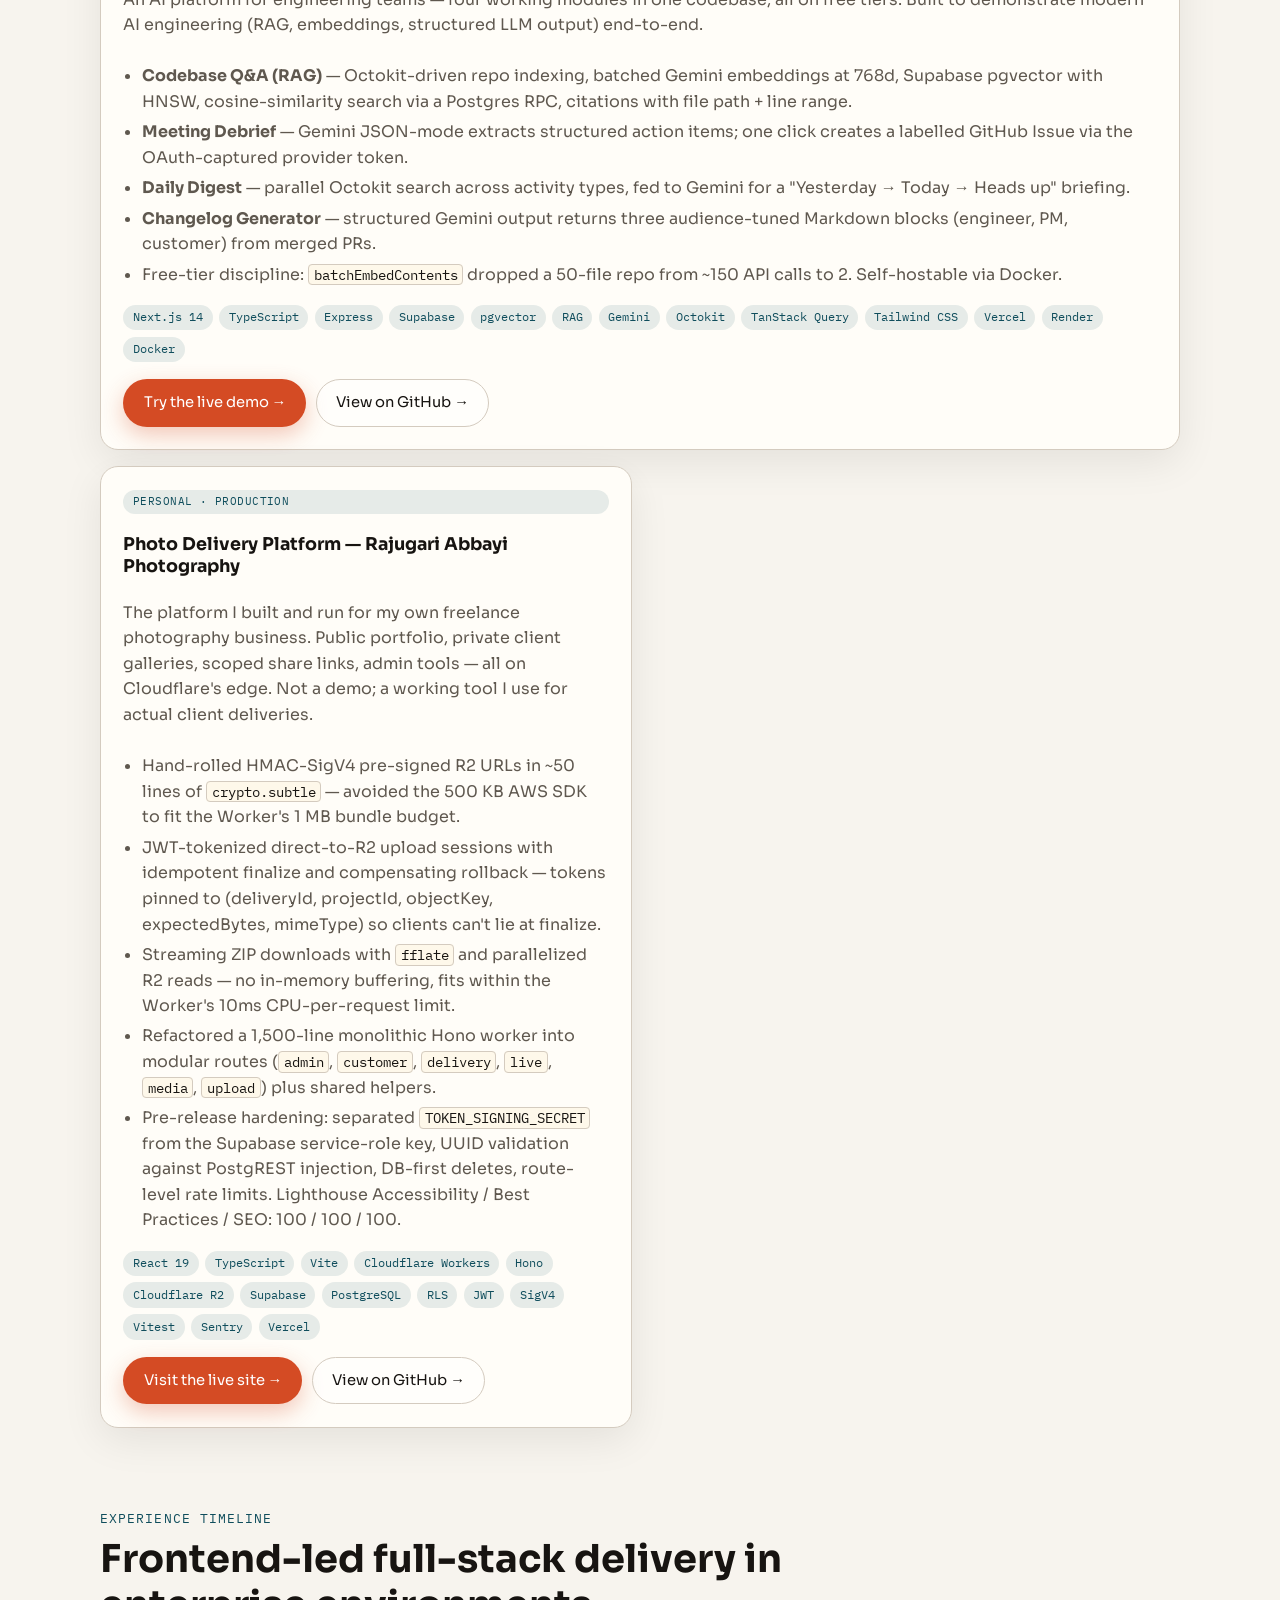
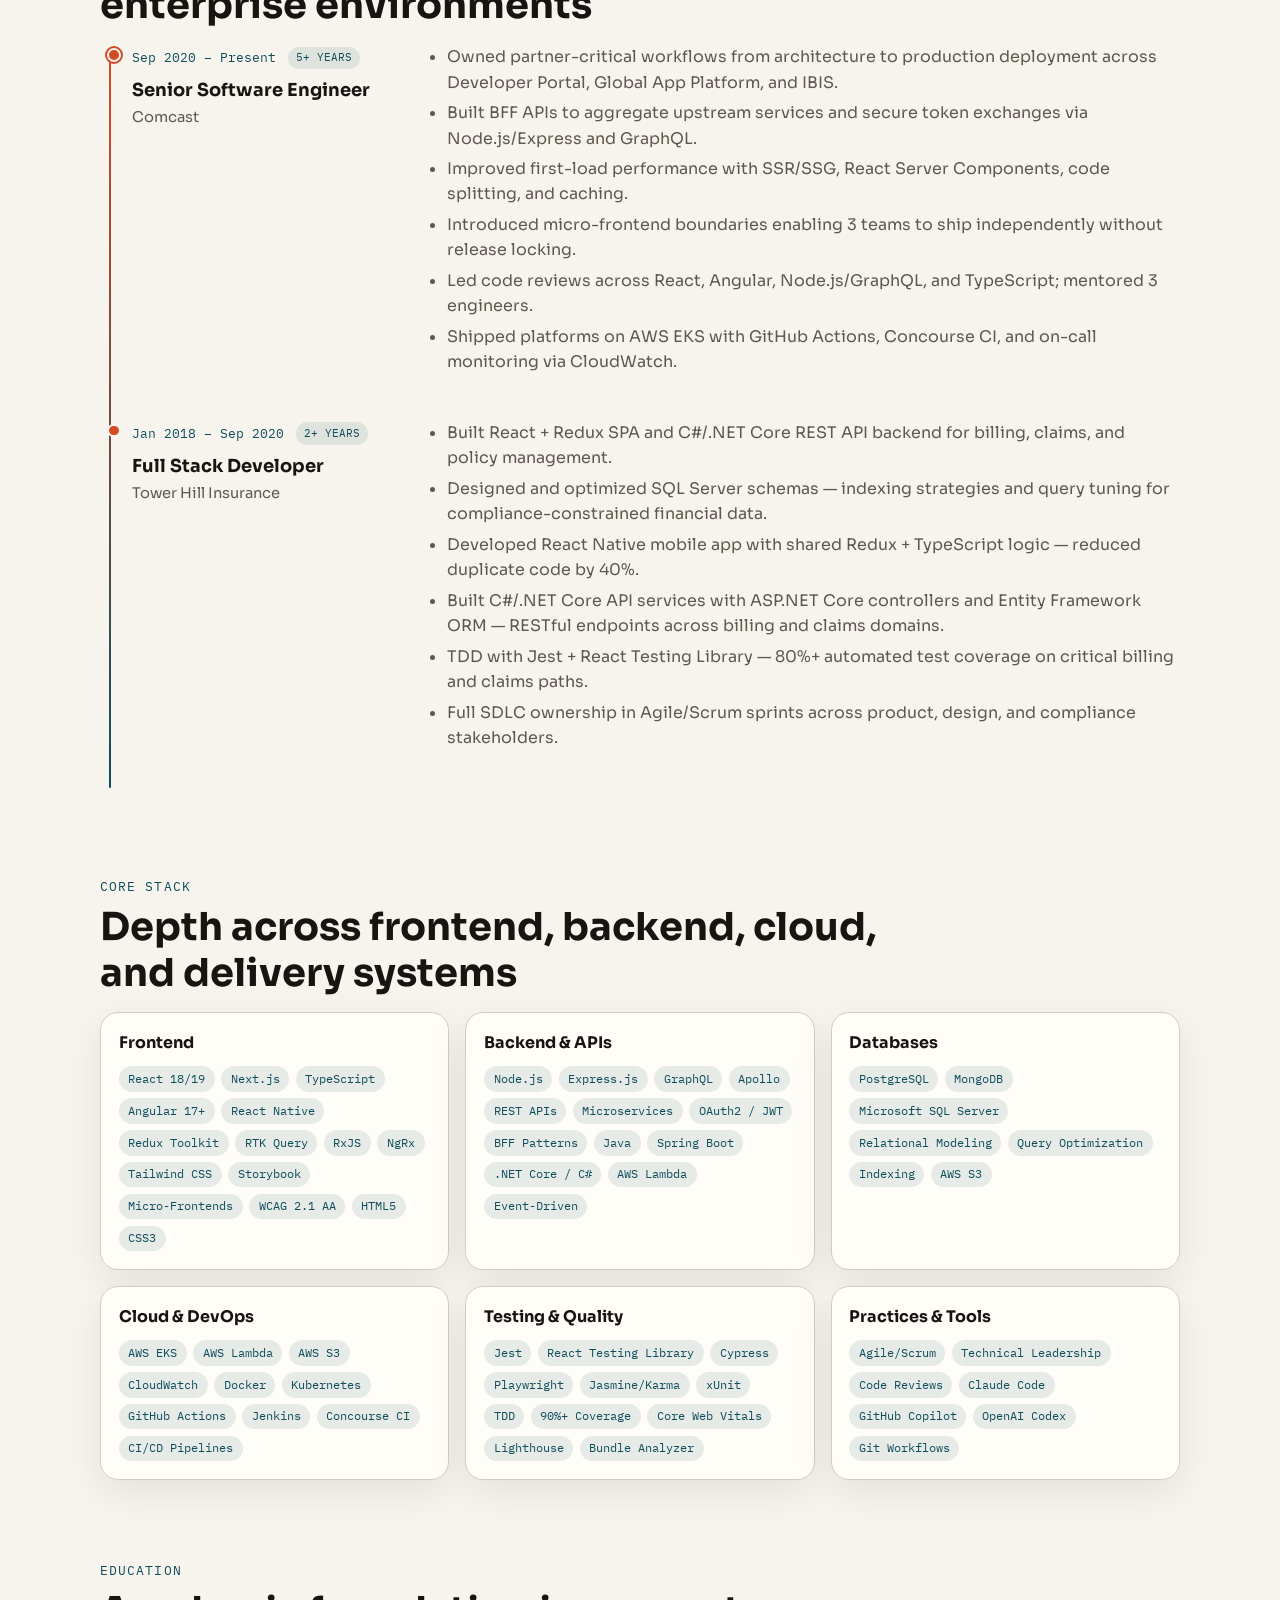
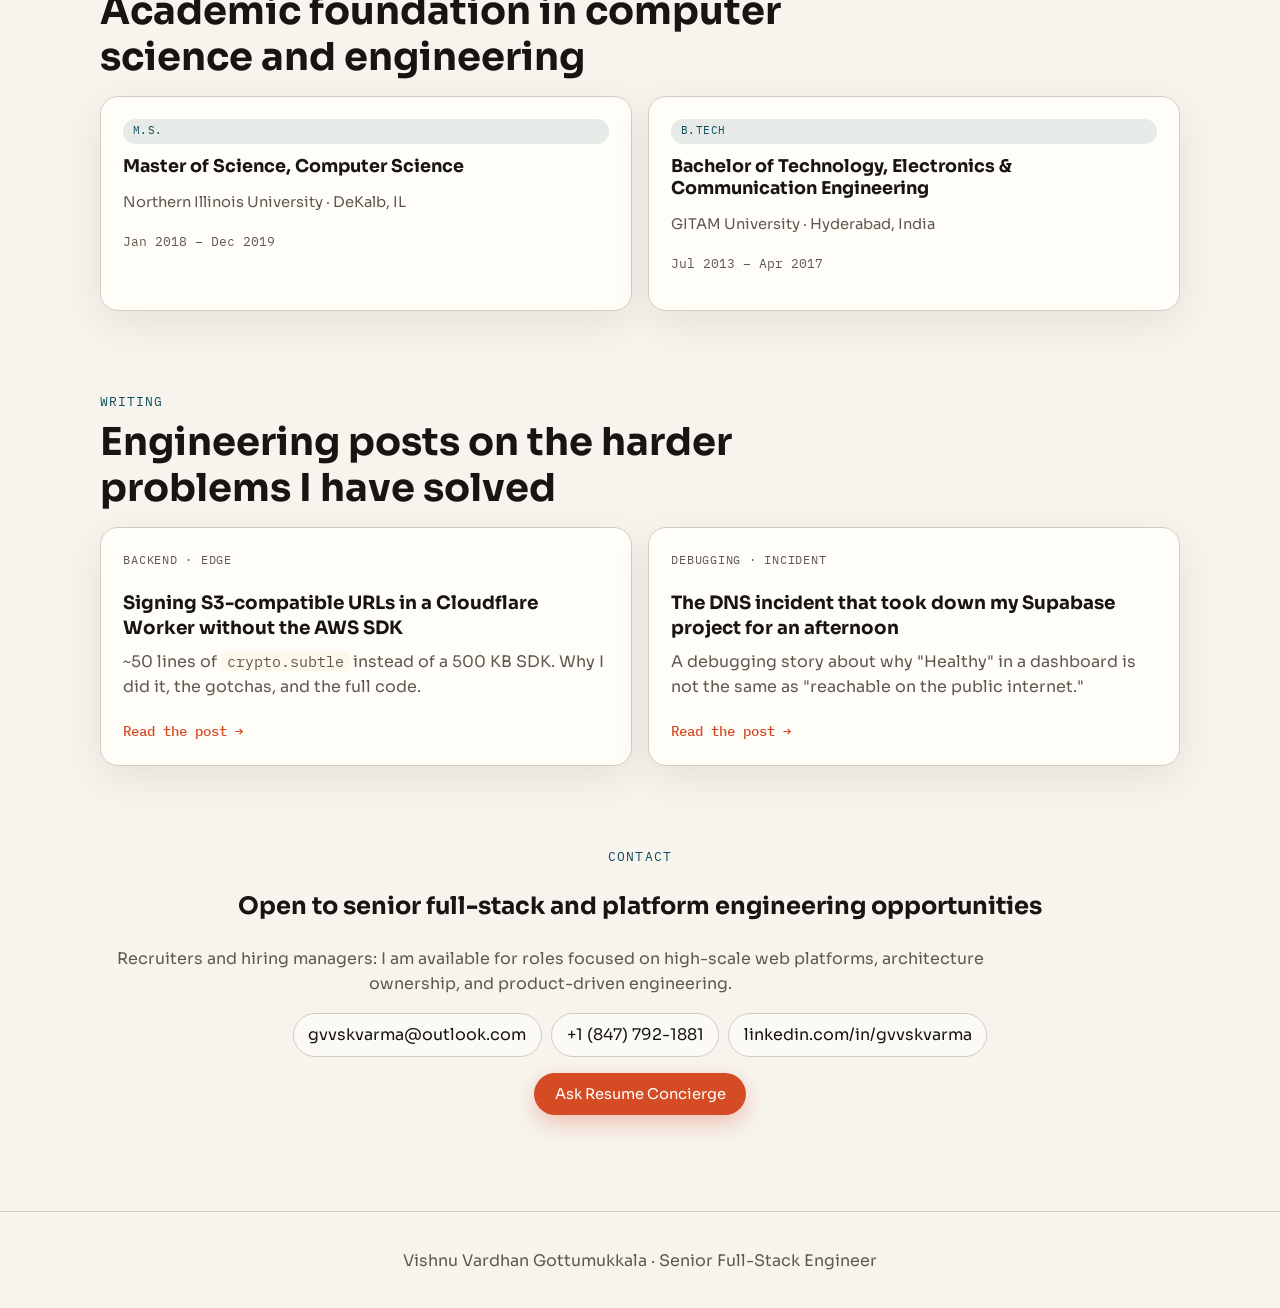
==== commit 5f4bc3f7: "Add Personal Projects section with both side projects New section between Comcast Projects and Exper" ====
--- a/index.html
+++ b/index.html
@@ -48,6 +48,7 @@
     <nav aria-label="Primary" id="primary-nav">
       <a href="#achievements">Achievements</a>
       <a href="#projects">Projects</a>
+      <a href="#personal-projects">Personal</a>
       <a href="#experience">Experience</a>
       <a href="#skills">Skills</a>
       <a href="#education">Education</a>
@@ -198,6 +199,75 @@
             <span>Angular 17+</span><span>TypeScript</span><span>RxJS</span><span>NgRx</span>
             <span>Angular Material</span><span>Tailwind CSS</span><span>Java</span><span>Spring Boot</span><span>REST APIs</span>
             <span>Jenkins</span><span>Docker</span><span>AWS</span>
+          </div>
+        </article>
+      </div>
+    </section>
+    <section id="personal-projects" class="section" data-reveal>
+      <div class="section-head">
+        <p class="eyebrow">Personal Projects</p>
+        <h2>Side projects I have shipped end-to-end</h2>
+      </div>
+      <div class="project-grid">
+        <article class="card project-card" data-reveal-stagger>
+          <span class="pill">Personal &middot; Live</span>
+          <h3>Engineering Intelligence Platform</h3>
+          <p>
+            An AI platform for engineering teams &mdash; four working modules in one codebase,
+            all on free tiers. Built to demonstrate modern AI engineering (RAG, embeddings,
+            structured LLM output) end-to-end.
+          </p>
+          <ul class="project-points">
+            <li><strong>Codebase Q&amp;A (RAG)</strong> &mdash; Octokit-driven repo indexing, batched Gemini embeddings at 768d, Supabase pgvector with HNSW, cosine-similarity search via a Postgres RPC, citations with file path + line range.</li>
+            <li><strong>Meeting Debrief</strong> &mdash; Gemini JSON-mode extracts structured action items; one click creates a labelled GitHub Issue via the OAuth-captured provider token.</li>
+            <li><strong>Daily Digest</strong> &mdash; parallel Octokit search across activity types, fed to Gemini for a "Yesterday &rarr; Today &rarr; Heads up" briefing.</li>
+            <li><strong>Changelog Generator</strong> &mdash; structured Gemini output returns three audience-tuned Markdown blocks (engineer, PM, customer) from merged PRs.</li>
+            <li>Free-tier discipline: <code>batchEmbedContents</code> dropped a 50-file repo from ~150 API calls to 2. Self-hostable via Docker.</li>
+          </ul>
+          <div class="tech-chips">
+            <span>Next.js 14</span><span>TypeScript</span><span>Express</span>
+            <span>Supabase</span><span>pgvector</span><span>RAG</span><span>Gemini</span>
+            <span>Octokit</span><span>TanStack Query</span><span>Tailwind CSS</span>
+            <span>Vercel</span><span>Render</span><span>Docker</span>
+          </div>
+          <div class="project-actions">
+            <a class="btn btn-primary project-link" href="https://ei-app.vercel.app" target="_blank" rel="noreferrer">
+              Try the live demo &rarr;
+            </a>
+            <a class="btn btn-ghost project-link" href="https://github.com/gvvskvarma/engineering-intelligence" target="_blank" rel="noreferrer">
+              View on GitHub &rarr;
+            </a>
+          </div>
+        </article>
+        <article class="card project-card" data-reveal-stagger>
+          <span class="pill">Personal &middot; Production</span>
+          <h3>Photo Delivery Platform &mdash; Rajugari Abbayi Photography</h3>
+          <p>
+            The platform I built and run for my own freelance photography business. Public
+            portfolio, private client galleries, scoped share links, admin tools &mdash; all on
+            Cloudflare's edge. Not a demo; a working tool I use for actual client deliveries.
+          </p>
+          <ul class="project-points">
+            <li>Hand-rolled HMAC-SigV4 pre-signed R2 URLs in ~50 lines of <code>crypto.subtle</code> &mdash; avoided the 500 KB AWS SDK to fit the Worker's 1 MB bundle budget.</li>
+            <li>JWT-tokenized direct-to-R2 upload sessions with idempotent finalize and compensating rollback &mdash; tokens pinned to (deliveryId, projectId, objectKey, expectedBytes, mimeType) so clients can't lie at finalize.</li>
+            <li>Streaming ZIP downloads with <code>fflate</code> and parallelized R2 reads &mdash; no in-memory buffering, fits within the Worker's 10ms CPU-per-request limit.</li>
+            <li>Refactored a 1,500-line monolithic Hono worker into modular routes (<code>admin</code>, <code>customer</code>, <code>delivery</code>, <code>live</code>, <code>media</code>, <code>upload</code>) plus shared helpers.</li>
+            <li>Pre-release hardening: separated <code>TOKEN_SIGNING_SECRET</code> from the Supabase service-role key, UUID validation against PostgREST injection, DB-first deletes, route-level rate limits. Lighthouse Accessibility / Best Practices / SEO: 100 / 100 / 100.</li>
+          </ul>
+          <div class="tech-chips">
+            <span>React 19</span><span>TypeScript</span><span>Vite</span>
+            <span>Cloudflare Workers</span><span>Hono</span><span>Cloudflare R2</span>
+            <span>Supabase</span><span>PostgreSQL</span><span>RLS</span>
+            <span>JWT</span><span>SigV4</span><span>Vitest</span>
+            <span>Sentry</span><span>Vercel</span>
+          </div>
+          <div class="project-actions">
+            <a class="btn btn-primary project-link" href="https://rajugariabbayishots.vercel.app" target="_blank" rel="noreferrer">
+              Visit the live site &rarr;
+            </a>
+            <a class="btn btn-ghost project-link" href="https://github.com/gvvskvarma/rajugari-abbayi-photos" target="_blank" rel="noreferrer">
+              View on GitHub &rarr;
+            </a>
           </div>
         </article>
       </div>
--- a/styles.css
+++ b/styles.css
@@ -1319,3 +1319,29 @@
     font-size: 0.85rem;
   }
 }
+
+/* ===== Personal Project Actions ===== */
+.project-actions {
+  display: flex;
+  flex-wrap: wrap;
+  gap: 0.6rem;
+  margin-top: 0.25rem;
+}
+.project-actions .project-link {
+  justify-self: auto;
+}
+
+/* Inline code spans inside personal-project bullet points */
+.project-points code {
+  font-family: var(--mono);
+  font-size: 0.85em;
+  background: var(--surface-strong);
+  border: 1px solid var(--line);
+  padding: 0.05em 0.35em;
+  border-radius: 4px;
+  color: var(--text);
+}
+[data-theme="dark"] .project-points code {
+  background: rgba(255, 255, 255, 0.06);
+  border-color: rgba(255, 255, 255, 0.10);
+}
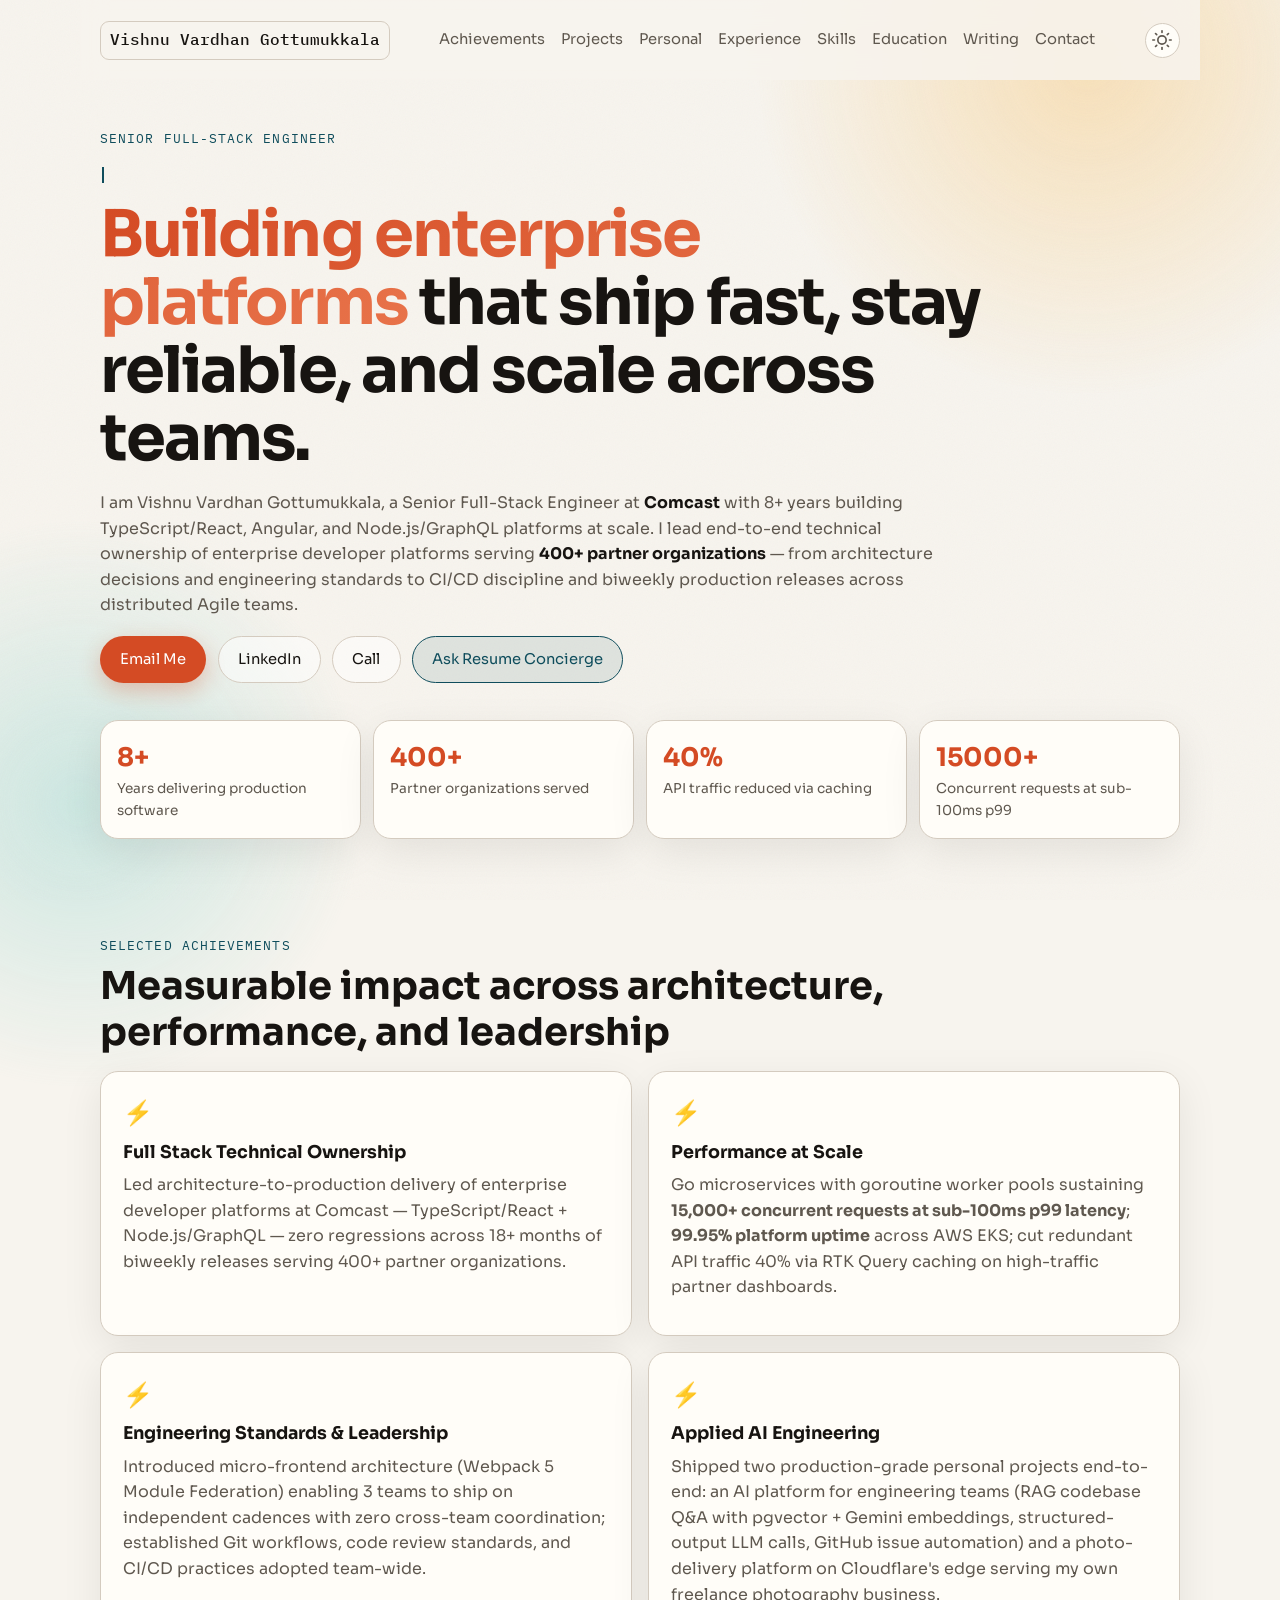
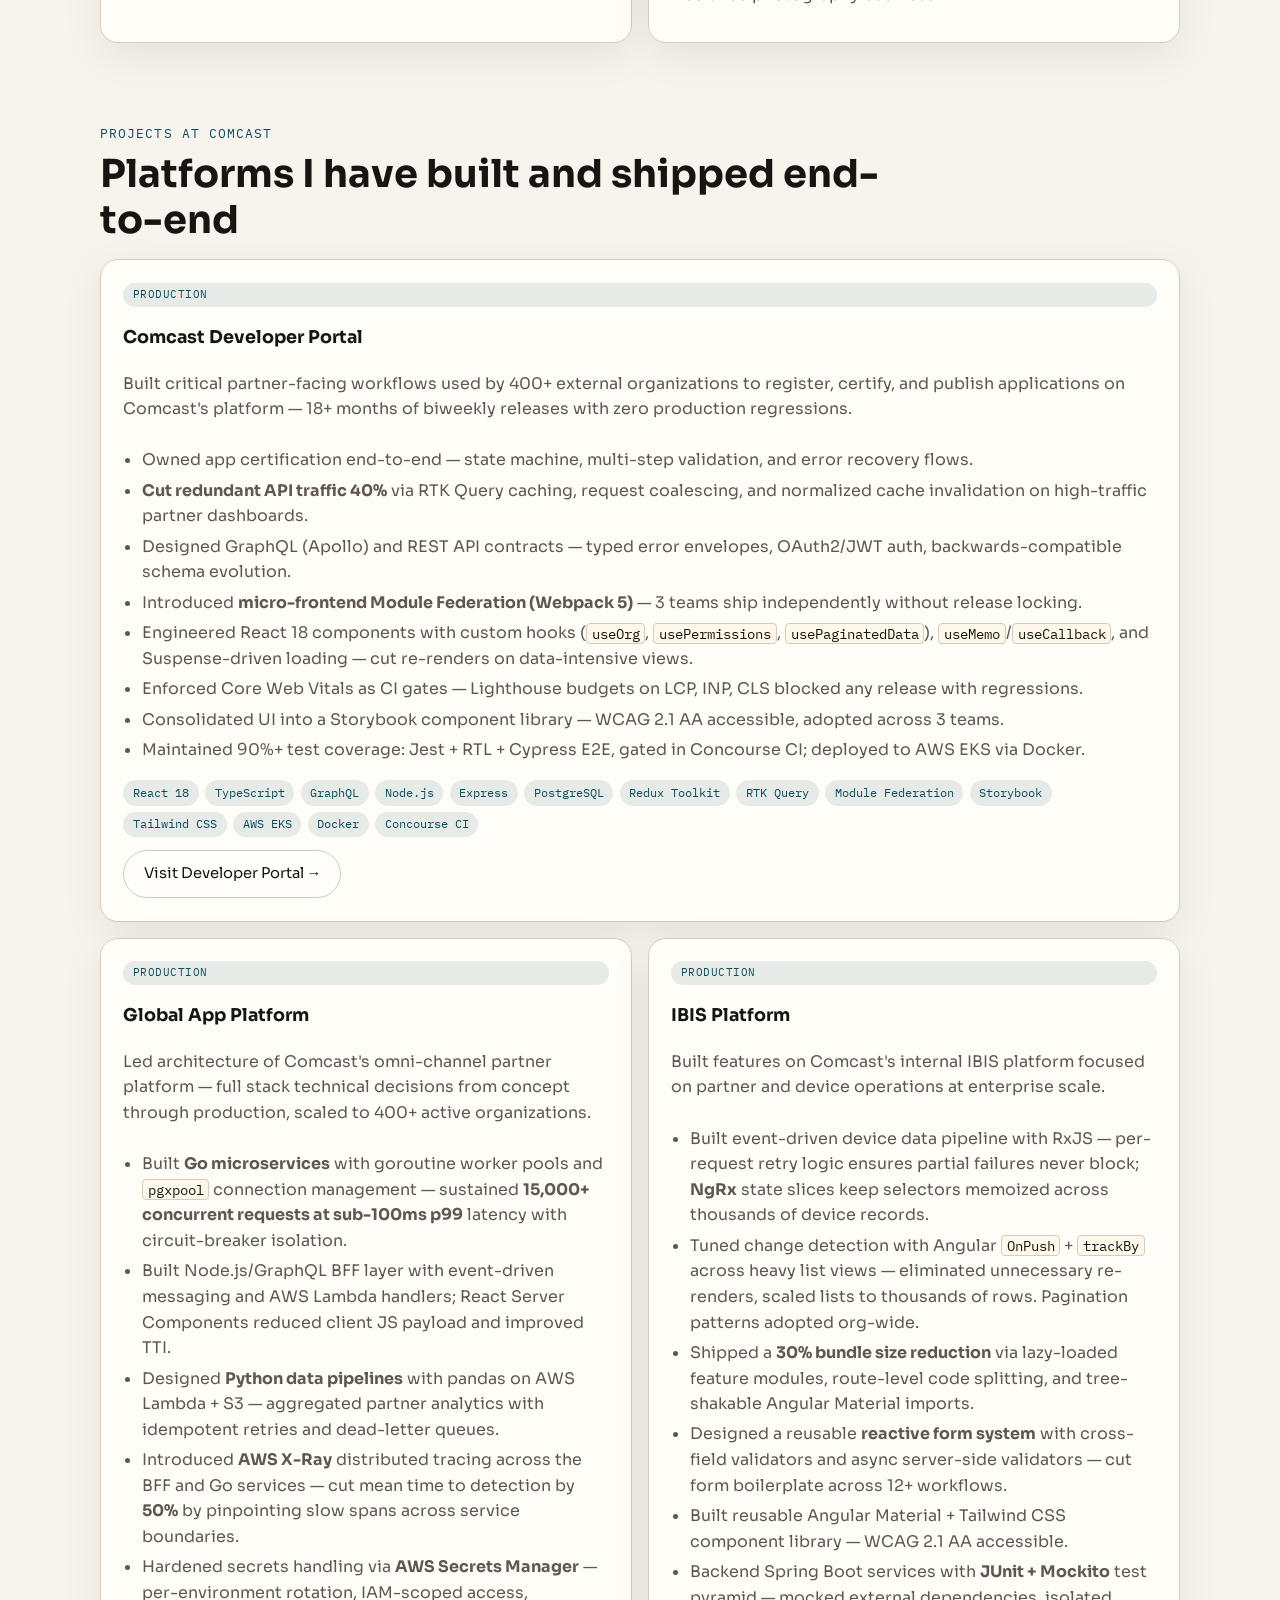
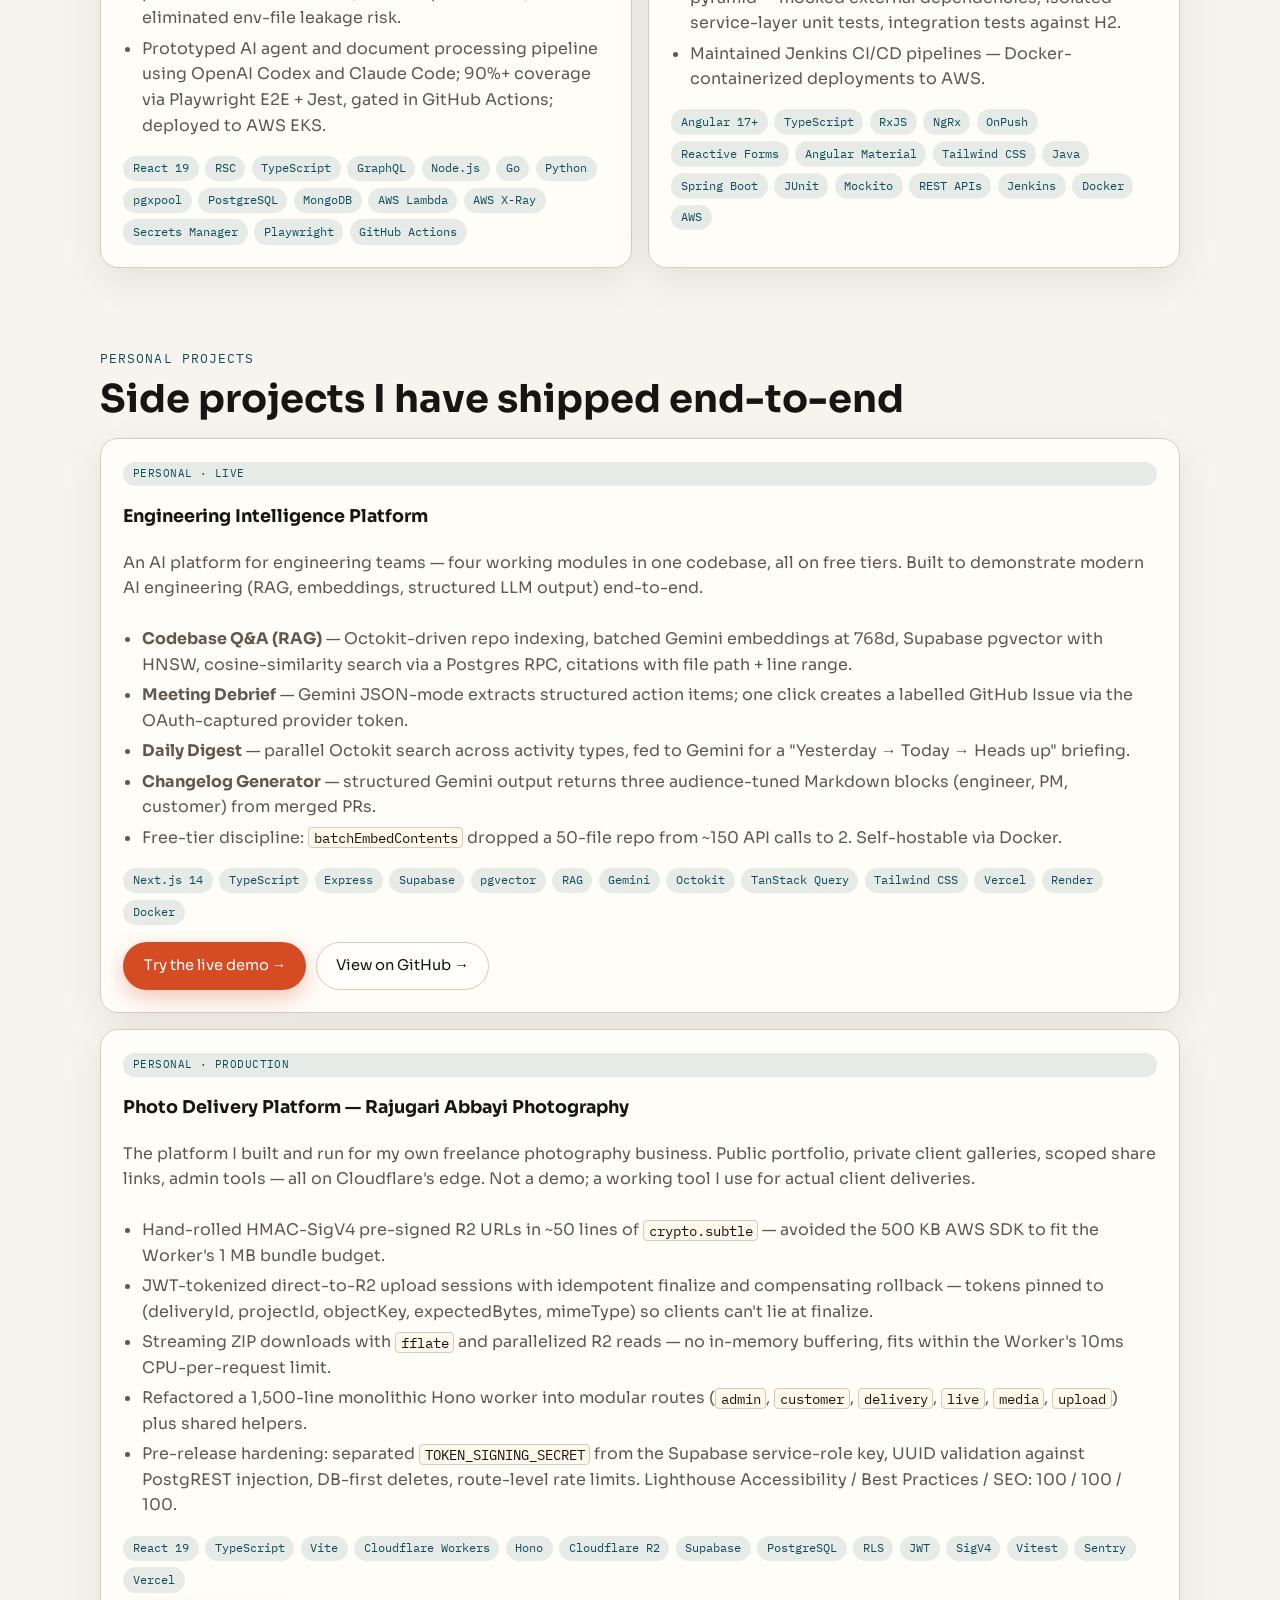
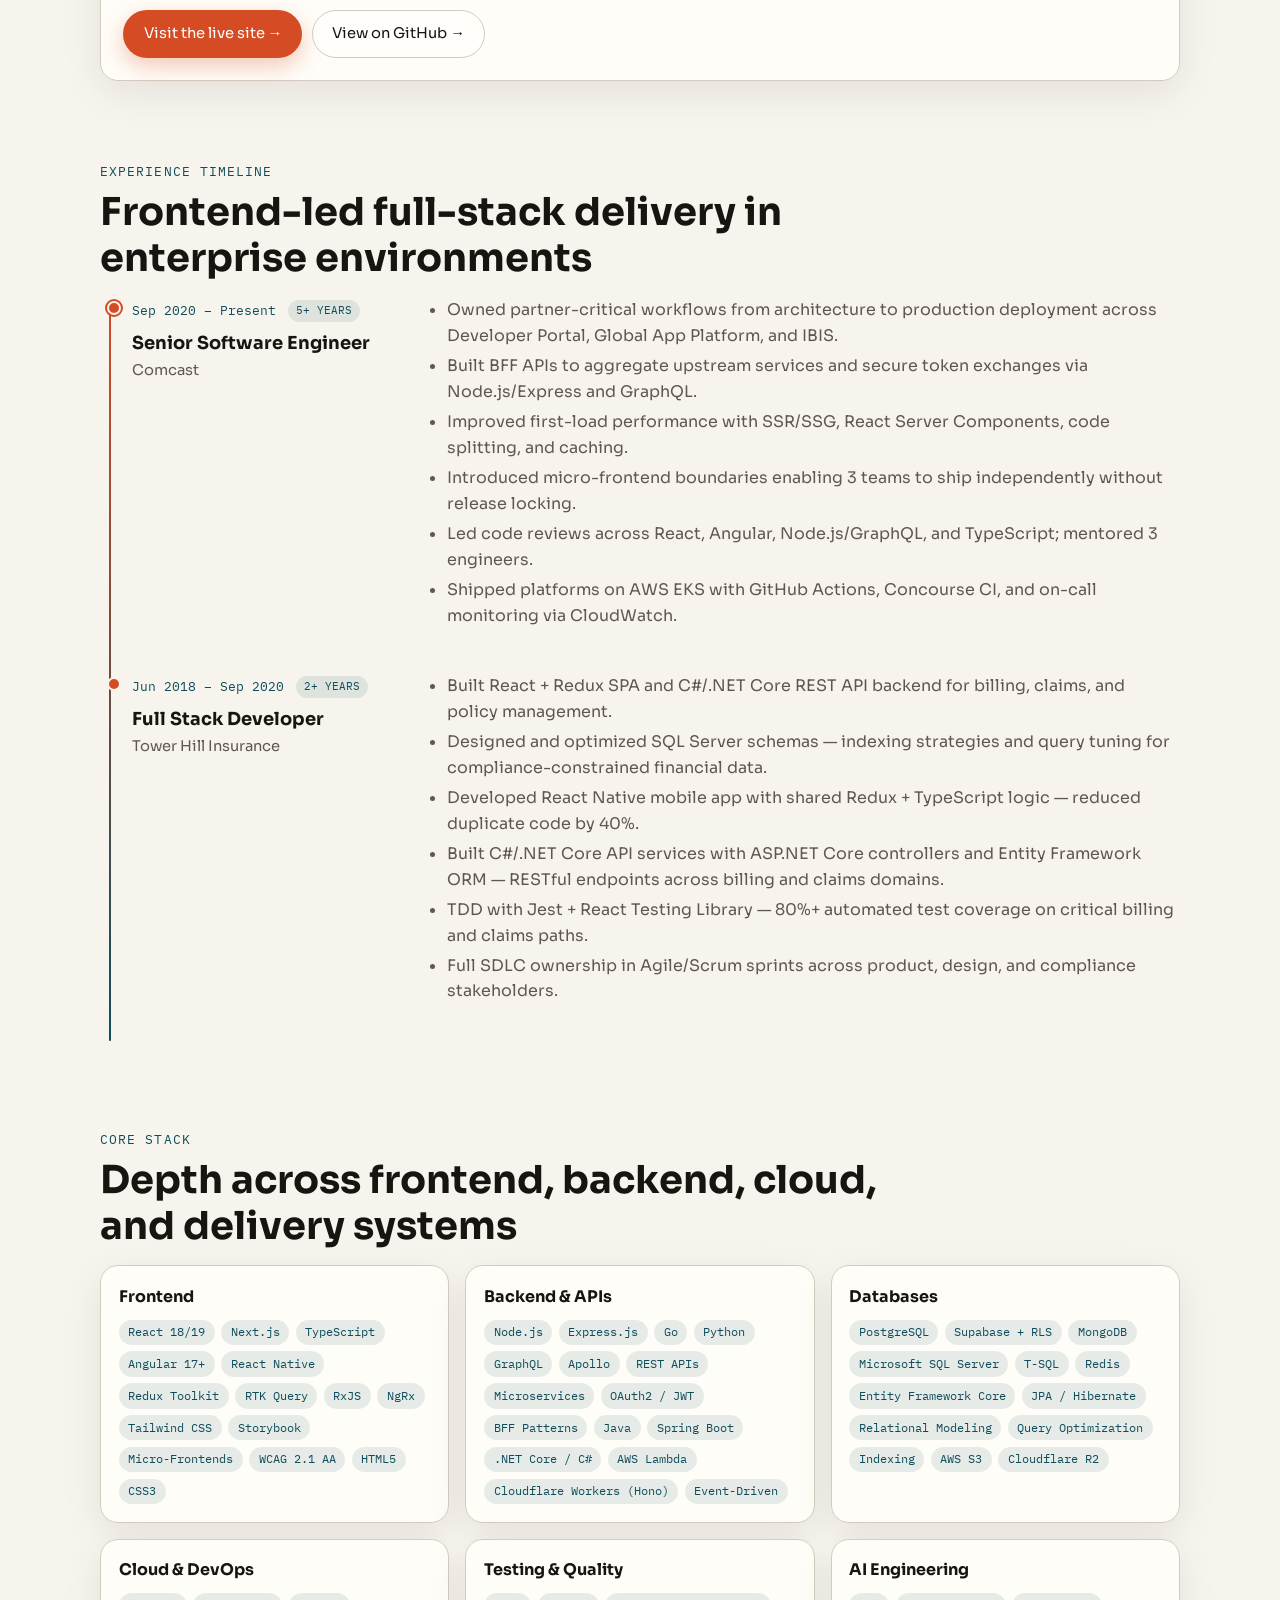
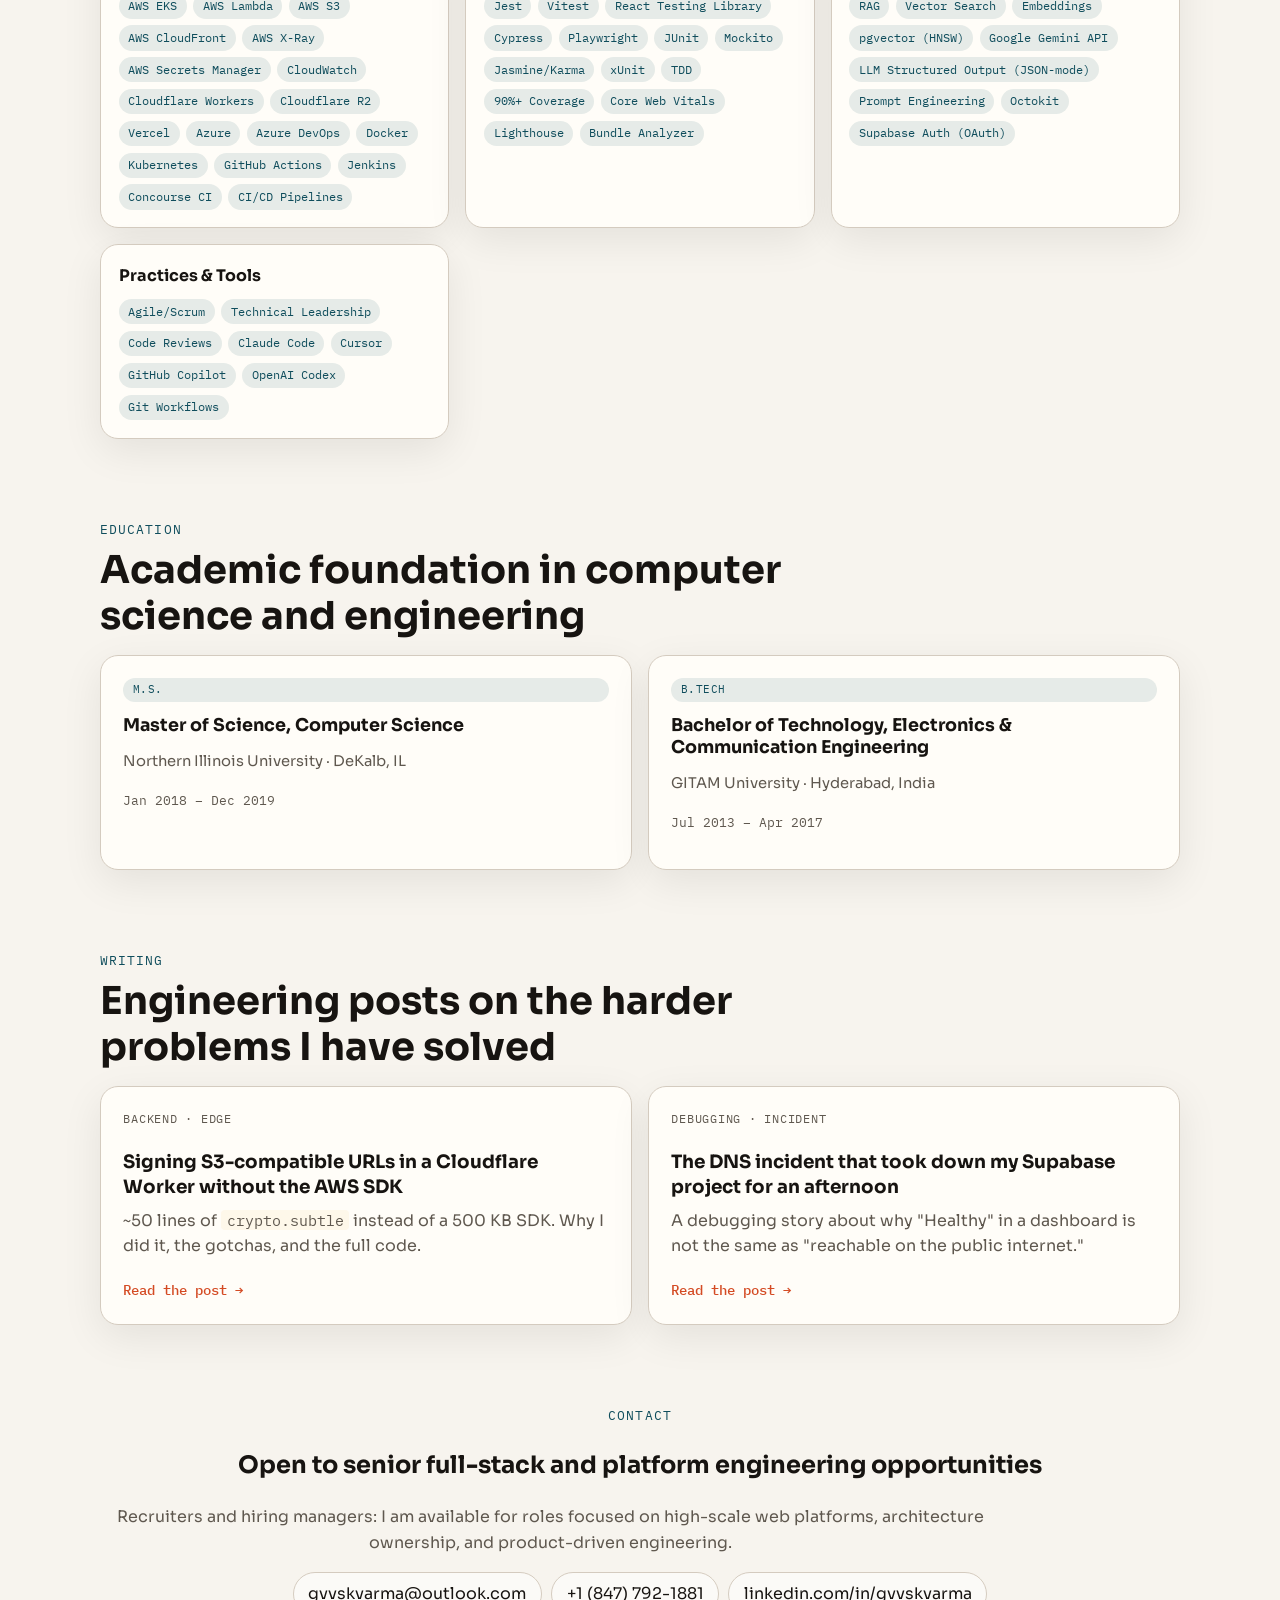
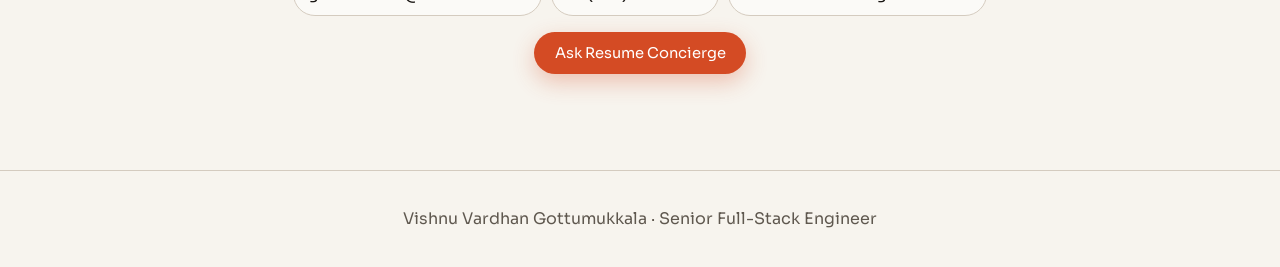
==== commit 4757c53e: "Align portfolio with FTE resume: AI Engineering, Go/Python, X-Ray, Skills Major content pass to clos" ====
--- a/index.html
+++ b/index.html
@@ -93,8 +93,8 @@
           <span>API traffic reduced via caching</span>
         </li>
         <li data-reveal-stagger>
-          <strong data-count="90" data-suffix="%+">0</strong>
-          <span>Test coverage on critical flows</span>
+          <strong data-count="15000" data-suffix="+">0</strong>
+          <span>Concurrent requests at sub-100ms p99</span>
         </li>
       </ul>
     </section>
@@ -115,21 +115,21 @@
           <div class="card-icon">&#9889;</div>
           <h3>Performance at Scale</h3>
           <p>
-            Cut redundant API traffic by 40% via RTK Query caching &mdash; directly improving partner dashboard responsiveness; Lighthouse-validated Core Web Vitals gains enforced before every production release.
+            Go microservices with goroutine worker pools sustaining <strong>15,000+ concurrent requests at sub-100ms p99 latency</strong>; <strong>99.95% platform uptime</strong> across AWS EKS; cut redundant API traffic 40% via RTK Query caching on high-traffic partner dashboards.
           </p>
         </article>
         <article class="card" data-reveal-stagger>
           <div class="card-icon">&#9889;</div>
           <h3>Engineering Standards & Leadership</h3>
           <p>
-            Introduced micro-frontend architecture enabling 3 teams to ship on independent cadences with zero cross-team coordination; established Git workflows, code review standards, and CI/CD practices adopted team-wide.
+            Introduced micro-frontend architecture (Webpack 5 Module Federation) enabling 3 teams to ship on independent cadences with zero cross-team coordination; established Git workflows, code review standards, and CI/CD practices adopted team-wide.
           </p>
         </article>
         <article class="card" data-reveal-stagger>
           <div class="card-icon">&#9889;</div>
-          <h3>Angular & Full-Stack Breadth</h3>
-          <p>
-            Production Angular 17+ platform (IBIS) with NgRx, RxJS pipelines, and Java/Spring Boot APIs at Comcast &mdash; alongside React, .NET Core, and React Native at Tower Hill; full-stack delivery across every major enterprise stack.
+          <h3>Applied AI Engineering</h3>
+          <p>
+            Shipped two production-grade personal projects end-to-end: an AI platform for engineering teams (RAG codebase Q&amp;A with pgvector + Gemini embeddings, structured-output LLM calls, GitHub issue automation) and a photo-delivery platform on Cloudflare's edge serving my own freelance photography business.
           </p>
         </article>
       </div>
@@ -145,19 +145,24 @@
           <h3>Comcast Developer Portal</h3>
           <p>
             Built critical partner-facing workflows used by 400+ external organizations to register, certify,
-            and publish applications on Comcast's platform.
+            and publish applications on Comcast's platform &mdash; 18+ months of biweekly releases with zero
+            production regressions.
           </p>
           <ul class="project-points">
             <li>Owned app certification end-to-end &mdash; state machine, multi-step validation, and error recovery flows.</li>
-            <li>Built org settings, contact management, and login/org-switch dropdown with RBAC enforcement.</li>
-            <li>Self-service portal eliminated manual onboarding bottleneck for 400+ organizations.</li>
-            <li>Consolidated UI into a Storybook component library &mdash; WCAG-accessible, adopted across 3 teams.</li>
-            <li>Maintained 90%+ test coverage: Jest + RTL + Cypress E2E, gated in Concourse CI.</li>
+            <li><strong>Cut redundant API traffic 40%</strong> via RTK Query caching, request coalescing, and normalized cache invalidation on high-traffic partner dashboards.</li>
+            <li>Designed GraphQL (Apollo) and REST API contracts &mdash; typed error envelopes, OAuth2/JWT auth, backwards-compatible schema evolution.</li>
+            <li>Introduced <strong>micro-frontend Module Federation (Webpack 5)</strong> &mdash; 3 teams ship independently without release locking.</li>
+            <li>Engineered React 18 components with custom hooks (<code>useOrg</code>, <code>usePermissions</code>, <code>usePaginatedData</code>), <code>useMemo</code>/<code>useCallback</code>, and Suspense-driven loading &mdash; cut re-renders on data-intensive views.</li>
+            <li>Enforced Core Web Vitals as CI gates &mdash; Lighthouse budgets on LCP, INP, CLS blocked any release with regressions.</li>
+            <li>Consolidated UI into a Storybook component library &mdash; WCAG 2.1 AA accessible, adopted across 3 teams.</li>
+            <li>Maintained 90%+ test coverage: Jest + RTL + Cypress E2E, gated in Concourse CI; deployed to AWS EKS via Docker.</li>
           </ul>
           <div class="tech-chips">
             <span>React 18</span><span>TypeScript</span><span>GraphQL</span>
             <span>Node.js</span><span>Express</span><span>PostgreSQL</span><span>Redux Toolkit</span>
-            <span>Storybook</span><span>Tailwind CSS</span><span>AWS EKS</span><span>Docker</span>
+            <span>RTK Query</span><span>Module Federation</span><span>Storybook</span>
+            <span>Tailwind CSS</span><span>AWS EKS</span><span>Docker</span><span>Concourse CI</span>
           </div>
           <a class="btn btn-ghost project-link" href="https://developer.comcast.com/" target="_blank" rel="noreferrer">
             Visit Developer Portal &rarr;
@@ -168,19 +173,21 @@
           <h3>Global App Platform</h3>
           <p>
             Led architecture of Comcast's omni-channel partner platform &mdash; full stack technical decisions
-            from concept through production.
+            from concept through production, scaled to 400+ active organizations.
           </p>
           <ul class="project-points">
-            <li>Built Node.js/GraphQL microservices &mdash; event-driven messaging, AWS Lambda handlers, async pipeline orchestration.</li>
-            <li>RTK Query caching cut redundant API traffic by 40% for 400+ active organizations.</li>
-            <li>Implemented React Server Components &mdash; reduced client JS payload and improved TTI.</li>
-            <li>Prototyped AI agent and document processing pipeline using OpenAI Codex and Claude Code.</li>
-            <li>90%+ coverage via Playwright E2E + Jest, gated in GitHub Actions; deployed to AWS EKS.</li>
+            <li>Built <strong>Go microservices</strong> with goroutine worker pools and <code>pgxpool</code> connection management &mdash; sustained <strong>15,000+ concurrent requests at sub-100ms p99</strong> latency with circuit-breaker isolation.</li>
+            <li>Built Node.js/GraphQL BFF layer with event-driven messaging and AWS Lambda handlers; React Server Components reduced client JS payload and improved TTI.</li>
+            <li>Designed <strong>Python data pipelines</strong> with pandas on AWS Lambda + S3 &mdash; aggregated partner analytics with idempotent retries and dead-letter queues.</li>
+            <li>Introduced <strong>AWS X-Ray</strong> distributed tracing across the BFF and Go services &mdash; cut mean time to detection by <strong>50%</strong> by pinpointing slow spans across service boundaries.</li>
+            <li>Hardened secrets handling via <strong>AWS Secrets Manager</strong> &mdash; per-environment rotation, IAM-scoped access, eliminated env-file leakage risk.</li>
+            <li>Prototyped AI agent and document processing pipeline using OpenAI Codex and Claude Code; 90%+ coverage via Playwright E2E + Jest, gated in GitHub Actions; deployed to AWS EKS.</li>
           </ul>
           <div class="tech-chips">
             <span>React 19</span><span>RSC</span><span>TypeScript</span><span>GraphQL</span>
-            <span>Node.js</span><span>RTK Query</span><span>PostgreSQL</span><span>MongoDB</span>
-            <span>AWS Lambda</span><span>Playwright</span><span>Vite</span><span>GitHub Actions</span>
+            <span>Node.js</span><span>Go</span><span>Python</span><span>pgxpool</span>
+            <span>PostgreSQL</span><span>MongoDB</span><span>AWS Lambda</span><span>AWS X-Ray</span>
+            <span>Secrets Manager</span><span>Playwright</span><span>GitHub Actions</span>
           </div>
         </article>
         <article class="card project-card" data-reveal-stagger>
@@ -190,15 +197,19 @@
             Built features on Comcast's internal IBIS platform focused on partner and device operations at enterprise scale.
           </p>
           <ul class="project-points">
-            <li>Built event-driven device data pipeline with RxJS &mdash; per-request retry logic ensures partial failures never block.</li>
-            <li>Scaled list views to handle thousands of device records &mdash; pagination patterns adopted org-wide.</li>
+            <li>Built event-driven device data pipeline with RxJS &mdash; per-request retry logic ensures partial failures never block; <strong>NgRx</strong> state slices keep selectors memoized across thousands of device records.</li>
+            <li>Tuned change detection with Angular <code>OnPush</code> + <code>trackBy</code> across heavy list views &mdash; eliminated unnecessary re-renders, scaled lists to thousands of rows. Pagination patterns adopted org-wide.</li>
+            <li>Shipped a <strong>30% bundle size reduction</strong> via lazy-loaded feature modules, route-level code splitting, and tree-shakable Angular Material imports.</li>
+            <li>Designed a reusable <strong>reactive form system</strong> with cross-field validators and async server-side validators &mdash; cut form boilerplate across 12+ workflows.</li>
             <li>Built reusable Angular Material + Tailwind CSS component library &mdash; WCAG 2.1 AA accessible.</li>
+            <li>Backend Spring Boot services with <strong>JUnit + Mockito</strong> test pyramid &mdash; mocked external dependencies, isolated service-layer unit tests, integration tests against H2.</li>
             <li>Maintained Jenkins CI/CD pipelines &mdash; Docker-containerized deployments to AWS.</li>
           </ul>
           <div class="tech-chips">
             <span>Angular 17+</span><span>TypeScript</span><span>RxJS</span><span>NgRx</span>
-            <span>Angular Material</span><span>Tailwind CSS</span><span>Java</span><span>Spring Boot</span><span>REST APIs</span>
-            <span>Jenkins</span><span>Docker</span><span>AWS</span>
+            <span>OnPush</span><span>Reactive Forms</span><span>Angular Material</span><span>Tailwind CSS</span>
+            <span>Java</span><span>Spring Boot</span><span>JUnit</span><span>Mockito</span>
+            <span>REST APIs</span><span>Jenkins</span><span>Docker</span><span>AWS</span>
           </div>
         </article>
       </div>
@@ -300,7 +311,7 @@
         <article class="timeline-item" data-reveal-stagger>
           <div class="timeline-dot"></div>
           <div class="timeline-meta">
-            <span class="timeline-date">Jan 2018 &ndash; Sep 2020</span>
+            <span class="timeline-date">Jun 2018 &ndash; Sep 2020</span>
             <span class="duration-badge">2+ years</span>
             <h3>Full Stack Developer</h3>
             <p class="timeline-company">Tower Hill Insurance</p>
@@ -334,22 +345,28 @@
         <article class="skill-card" data-reveal-stagger>
           <h3>Backend & APIs</h3>
           <div class="tech-chips">
-            <span>Node.js</span><span>Express.js</span><span>GraphQL</span><span>Apollo</span>
-            <span>REST APIs</span><span>Microservices</span><span>OAuth2 / JWT</span><span>BFF Patterns</span>
-            <span>Java</span><span>Spring Boot</span><span>.NET Core / C#</span><span>AWS Lambda</span><span>Event-Driven</span>
+            <span>Node.js</span><span>Express.js</span><span>Go</span><span>Python</span>
+            <span>GraphQL</span><span>Apollo</span><span>REST APIs</span><span>Microservices</span>
+            <span>OAuth2 / JWT</span><span>BFF Patterns</span><span>Java</span><span>Spring Boot</span>
+            <span>.NET Core / C#</span><span>AWS Lambda</span><span>Cloudflare Workers (Hono)</span><span>Event-Driven</span>
           </div>
         </article>
         <article class="skill-card" data-reveal-stagger>
           <h3>Databases</h3>
           <div class="tech-chips">
-            <span>PostgreSQL</span><span>MongoDB</span><span>Microsoft SQL Server</span>
-            <span>Relational Modeling</span><span>Query Optimization</span><span>Indexing</span><span>AWS S3</span>
+            <span>PostgreSQL</span><span>Supabase + RLS</span><span>MongoDB</span><span>Microsoft SQL Server</span>
+            <span>T-SQL</span><span>Redis</span><span>Entity Framework Core</span><span>JPA / Hibernate</span>
+            <span>Relational Modeling</span><span>Query Optimization</span><span>Indexing</span>
+            <span>AWS S3</span><span>Cloudflare R2</span>
           </div>
         </article>
         <article class="skill-card" data-reveal-stagger>
           <h3>Cloud & DevOps</h3>
           <div class="tech-chips">
-            <span>AWS EKS</span><span>AWS Lambda</span><span>AWS S3</span><span>CloudWatch</span>
+            <span>AWS EKS</span><span>AWS Lambda</span><span>AWS S3</span><span>AWS CloudFront</span>
+            <span>AWS X-Ray</span><span>AWS Secrets Manager</span><span>CloudWatch</span>
+            <span>Cloudflare Workers</span><span>Cloudflare R2</span><span>Vercel</span>
+            <span>Azure</span><span>Azure DevOps</span>
             <span>Docker</span><span>Kubernetes</span><span>GitHub Actions</span><span>Jenkins</span>
             <span>Concourse CI</span><span>CI/CD Pipelines</span>
           </div>
@@ -357,16 +374,25 @@
         <article class="skill-card" data-reveal-stagger>
           <h3>Testing & Quality</h3>
           <div class="tech-chips">
-            <span>Jest</span><span>React Testing Library</span><span>Cypress</span><span>Playwright</span>
-            <span>Jasmine/Karma</span><span>xUnit</span><span>TDD</span><span>90%+ Coverage</span>
+            <span>Jest</span><span>Vitest</span><span>React Testing Library</span><span>Cypress</span>
+            <span>Playwright</span><span>JUnit</span><span>Mockito</span><span>Jasmine/Karma</span>
+            <span>xUnit</span><span>TDD</span><span>90%+ Coverage</span>
             <span>Core Web Vitals</span><span>Lighthouse</span><span>Bundle Analyzer</span>
           </div>
         </article>
         <article class="skill-card" data-reveal-stagger>
+          <h3>AI Engineering</h3>
+          <div class="tech-chips">
+            <span>RAG</span><span>Vector Search</span><span>Embeddings</span><span>pgvector (HNSW)</span>
+            <span>Google Gemini API</span><span>LLM Structured Output (JSON-mode)</span>
+            <span>Prompt Engineering</span><span>Octokit</span><span>Supabase Auth (OAuth)</span>
+          </div>
+        </article>
+        <article class="skill-card" data-reveal-stagger>
           <h3>Practices & Tools</h3>
           <div class="tech-chips">
             <span>Agile/Scrum</span><span>Technical Leadership</span><span>Code Reviews</span>
-            <span>Claude Code</span><span>GitHub Copilot</span>
+            <span>Claude Code</span><span>Cursor</span><span>GitHub Copilot</span>
             <span>OpenAI Codex</span><span>Git Workflows</span>
           </div>
         </article>
--- a/styles.css
+++ b/styles.css
@@ -1345,3 +1345,10 @@
   background: rgba(255, 255, 255, 0.06);
   border-color: rgba(255, 255, 255, 0.10);
 }
+
+/* ===== Personal Projects grid override =====
+   Stack both cards full-width — they each have heavy content and look
+   cramped in the 2-column grid the Comcast section uses. */
+#personal-projects .project-grid {
+  grid-template-columns: 1fr;
+}
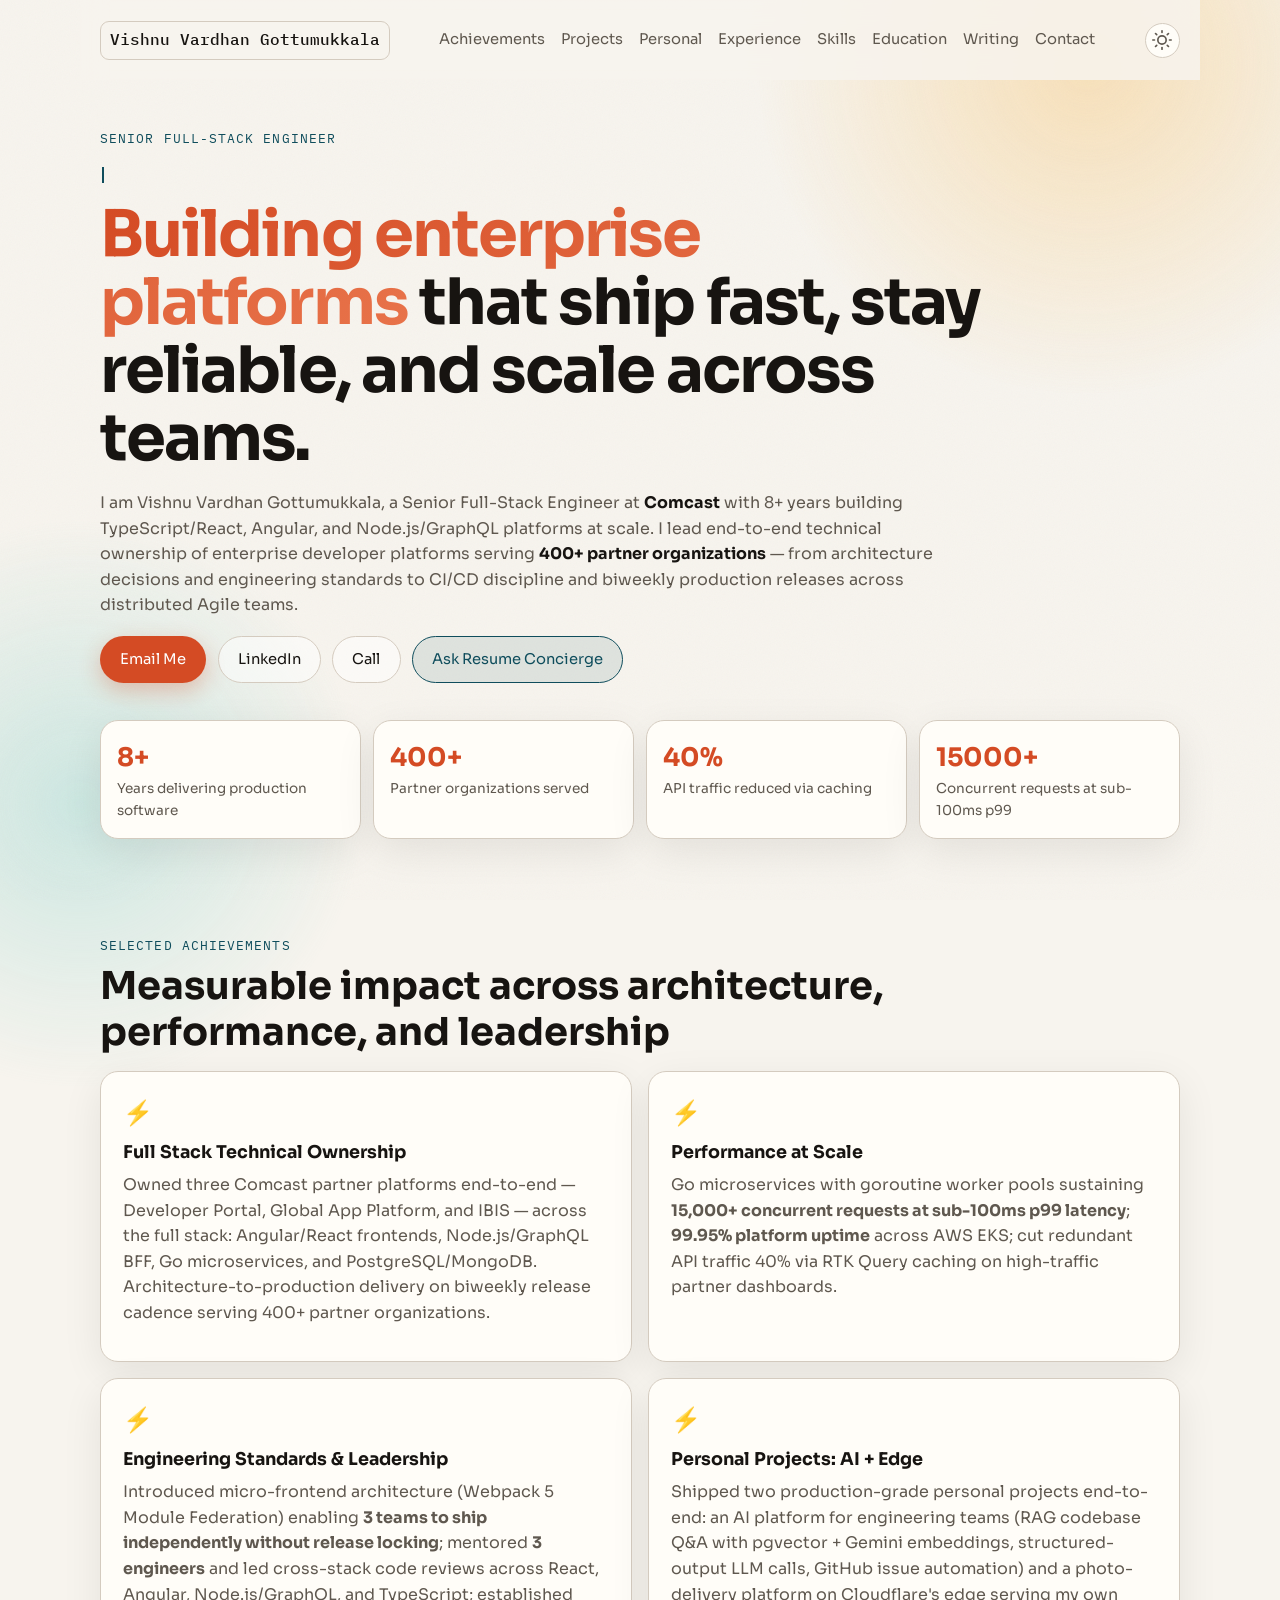
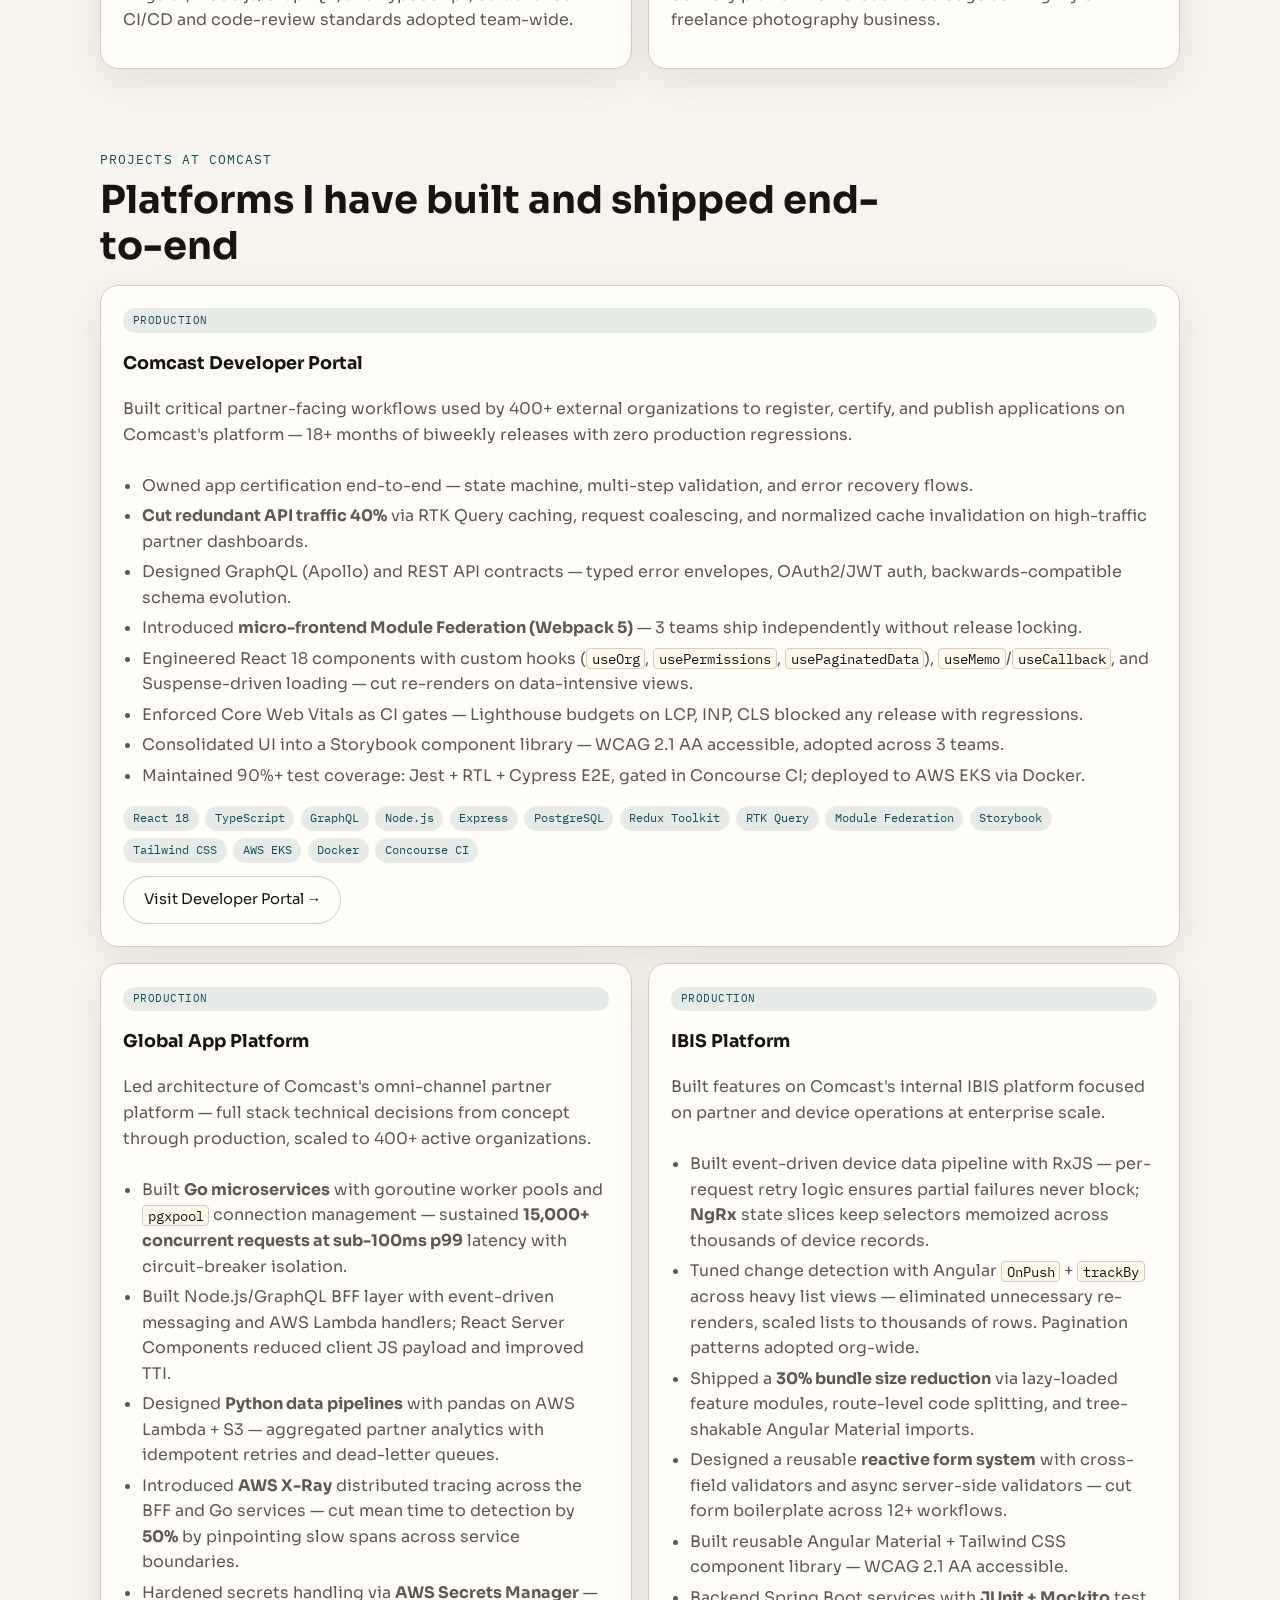
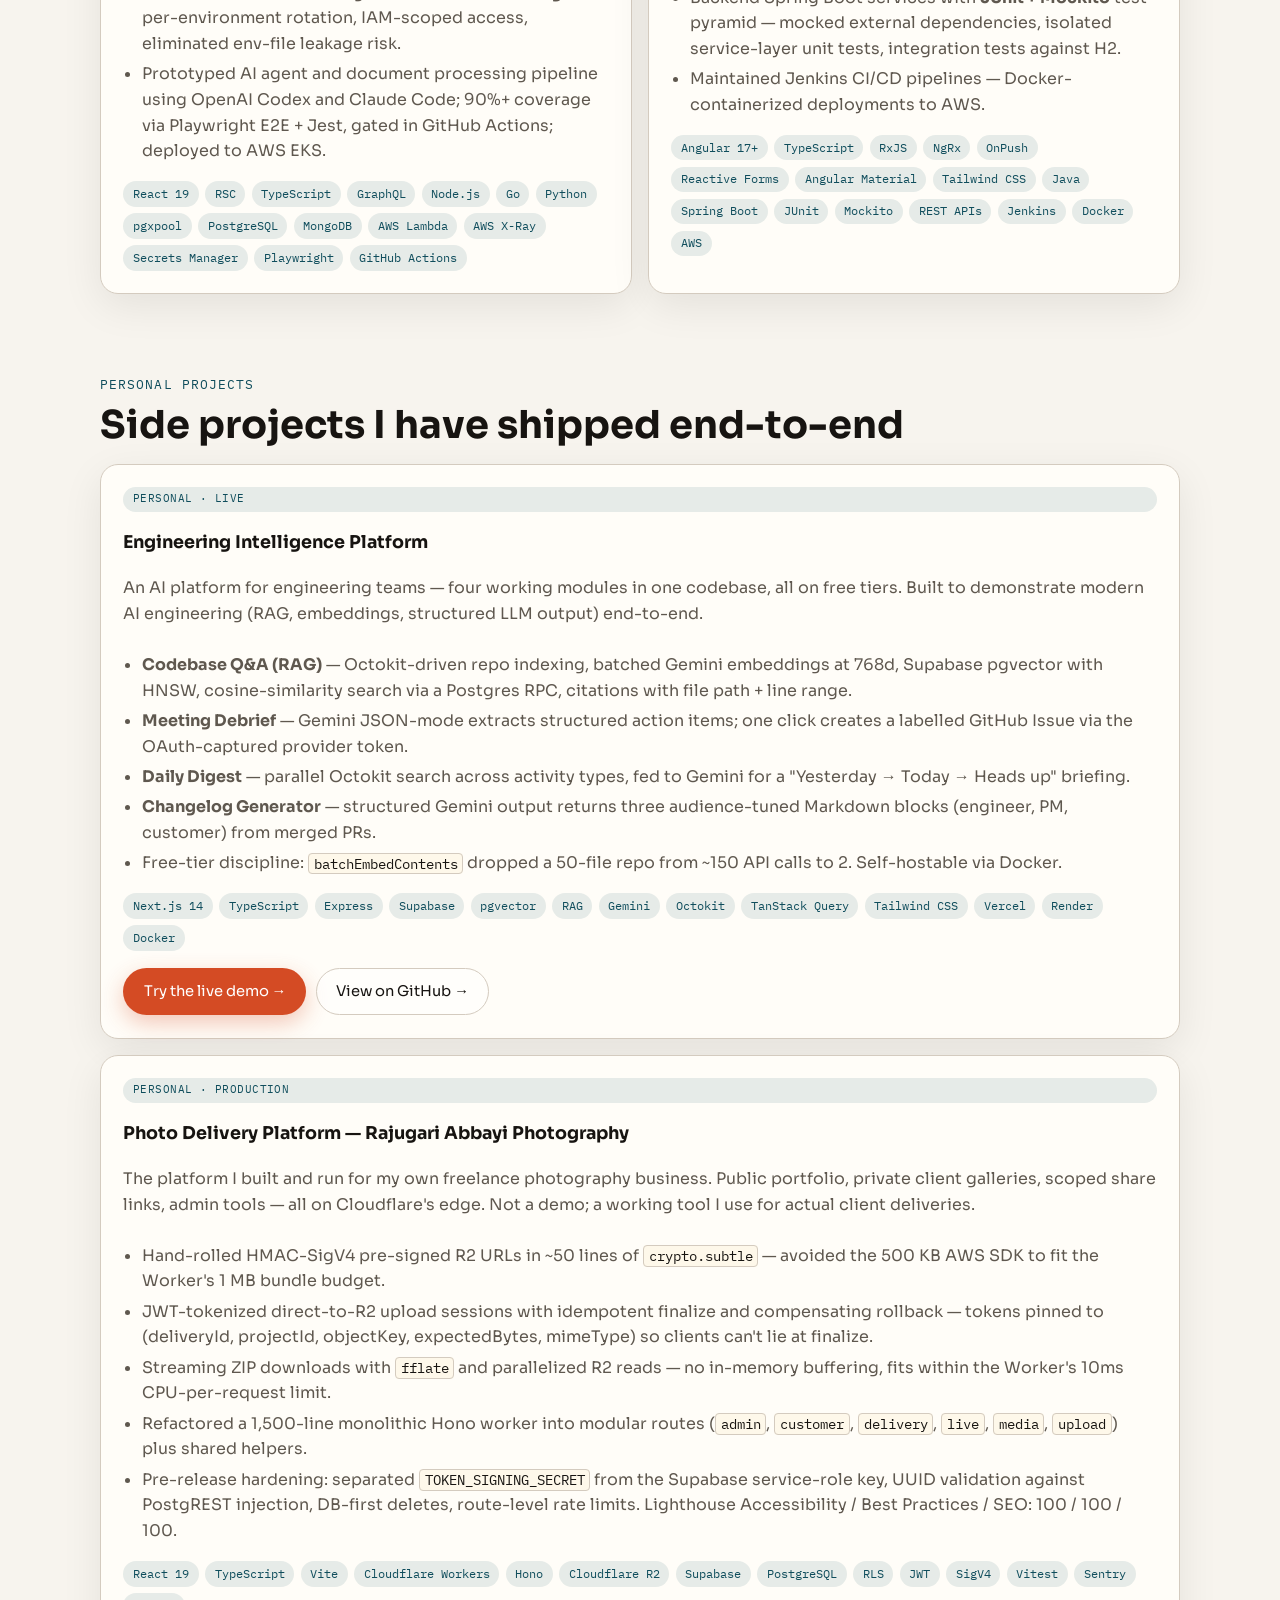
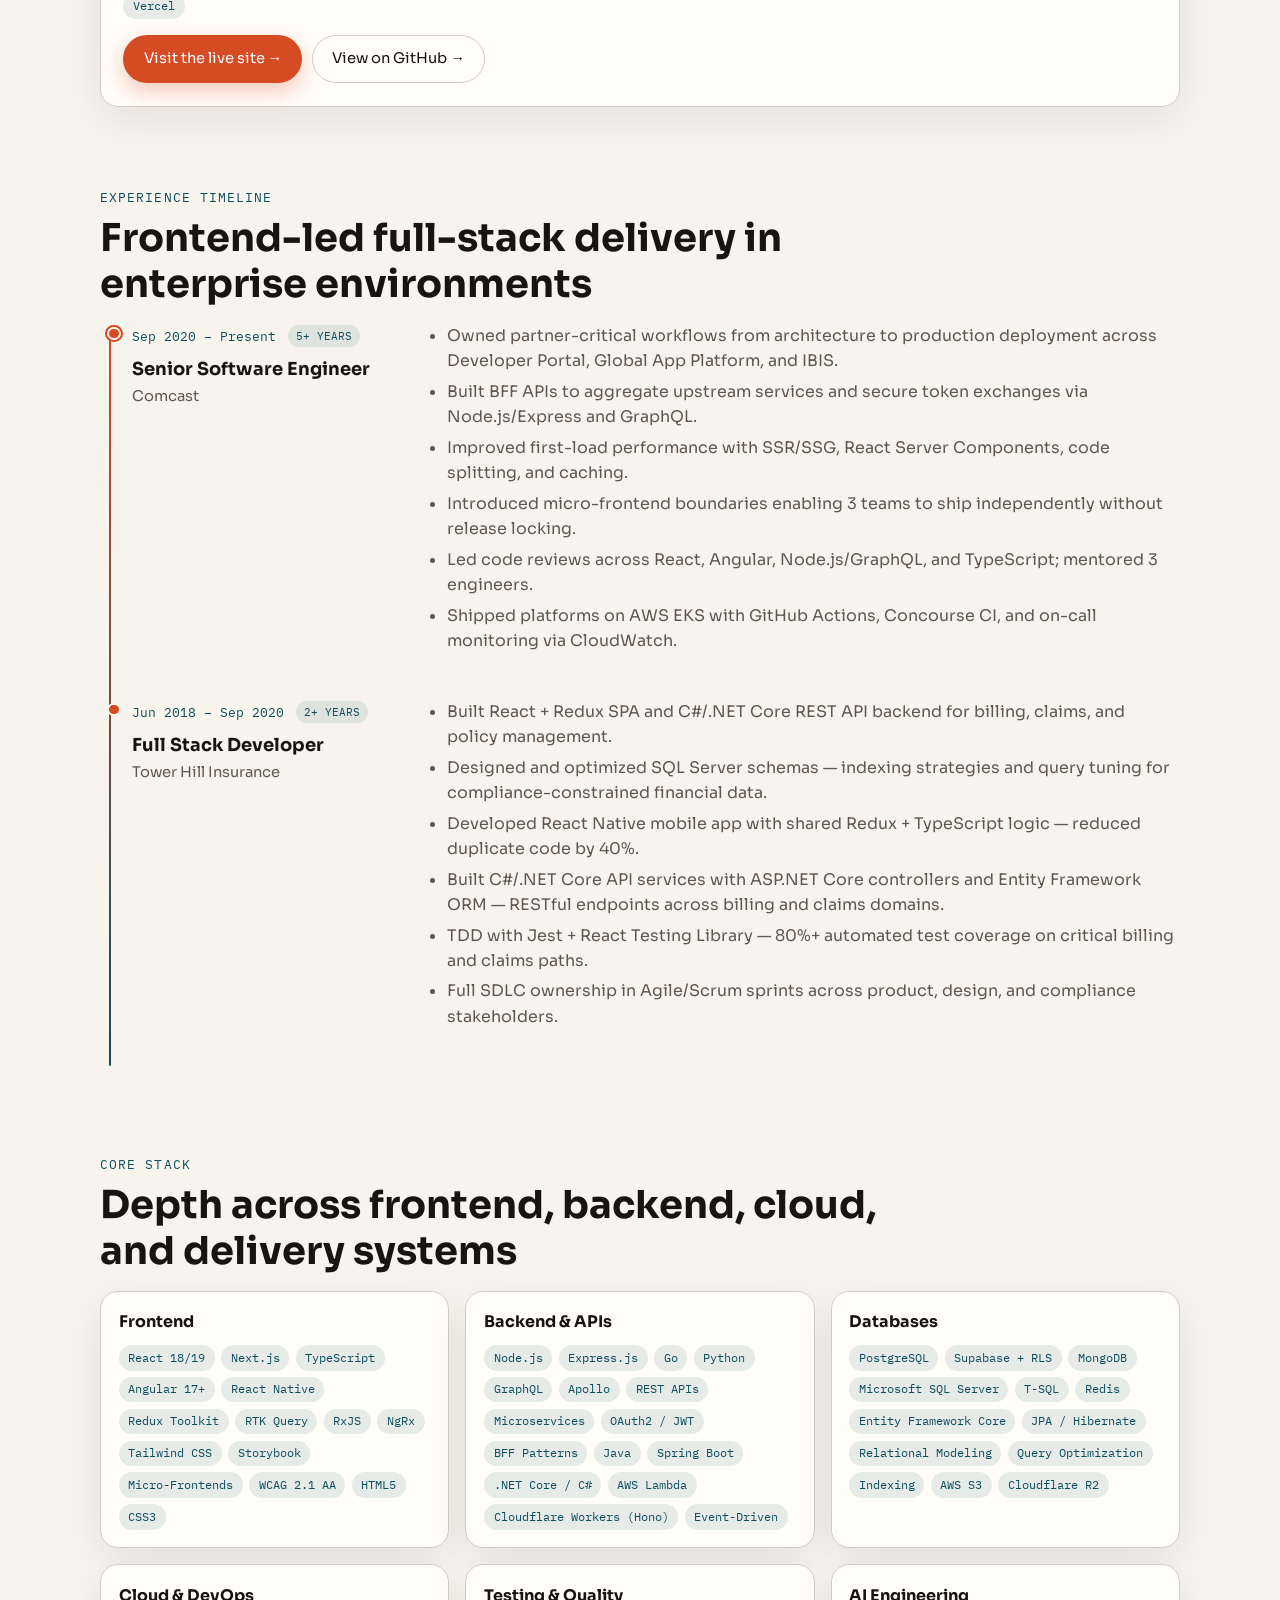
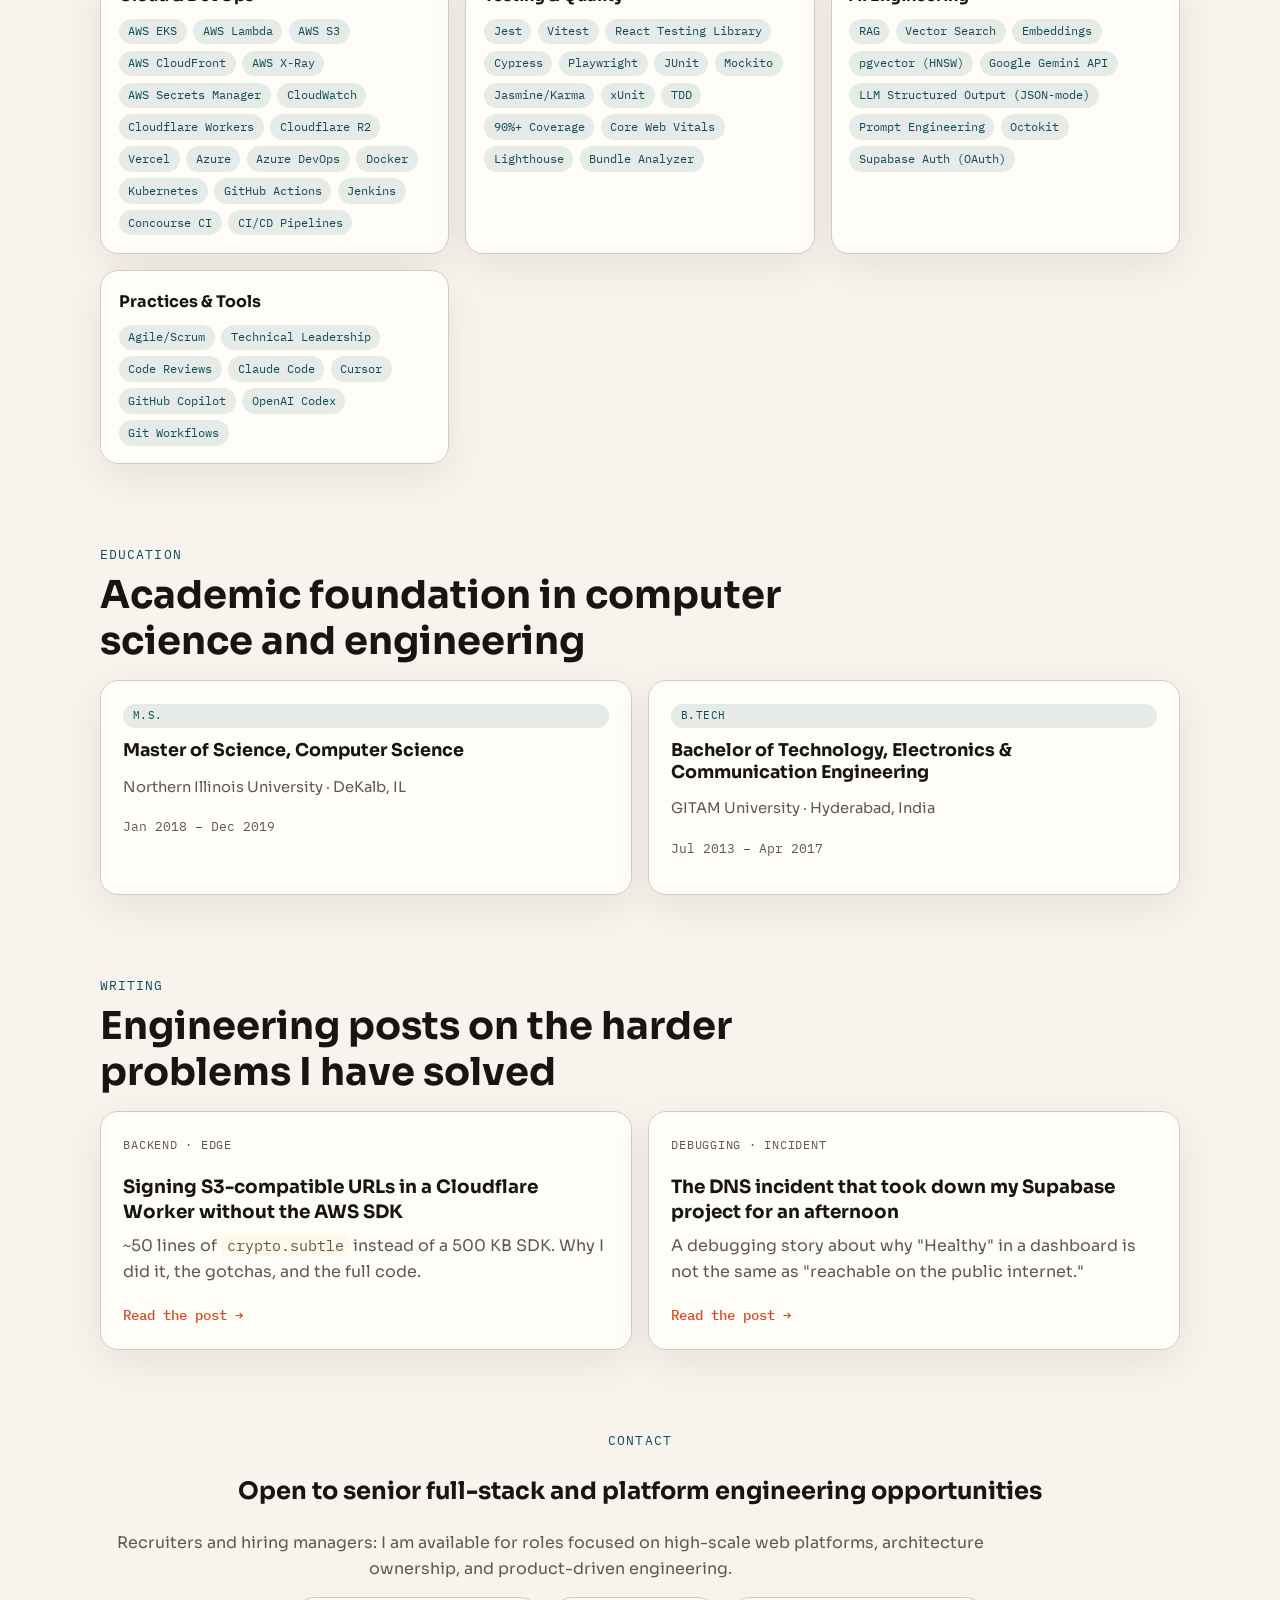
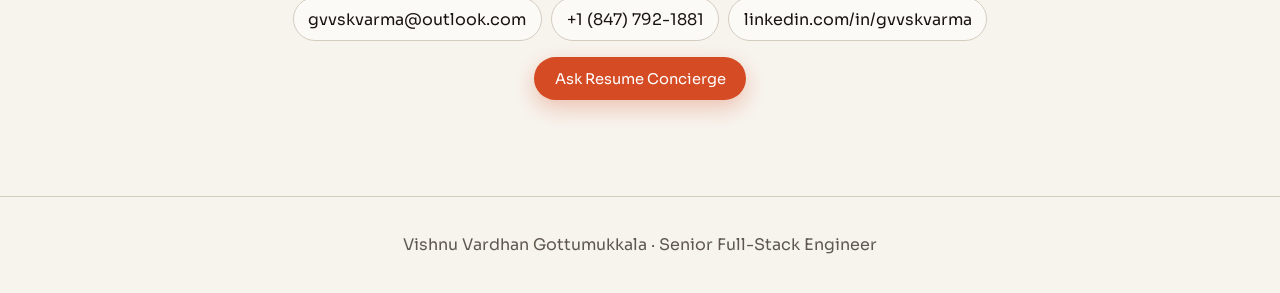
==== commit c3423925: "Tighten Achievements: full-stack breadth, mentorship, AI+Edge framing - Full Stack Technical Ownersh" ====
--- a/index.html
+++ b/index.html
@@ -108,7 +108,7 @@
           <div class="card-icon">&#9889;</div>
           <h3>Full Stack Technical Ownership</h3>
           <p>
-            Led architecture-to-production delivery of enterprise developer platforms at Comcast &mdash; TypeScript/React + Node.js/GraphQL &mdash; zero regressions across 18+ months of biweekly releases serving 400+ partner organizations.
+            Owned three Comcast partner platforms end-to-end &mdash; Developer Portal, Global App Platform, and IBIS &mdash; across the full stack: Angular/React frontends, Node.js/GraphQL BFF, Go microservices, and PostgreSQL/MongoDB. Architecture-to-production delivery on biweekly release cadence serving 400+ partner organizations.
           </p>
         </article>
         <article class="card" data-reveal-stagger>
@@ -122,12 +122,12 @@
           <div class="card-icon">&#9889;</div>
           <h3>Engineering Standards & Leadership</h3>
           <p>
-            Introduced micro-frontend architecture (Webpack 5 Module Federation) enabling 3 teams to ship on independent cadences with zero cross-team coordination; established Git workflows, code review standards, and CI/CD practices adopted team-wide.
+            Introduced micro-frontend architecture (Webpack 5 Module Federation) enabling <strong>3 teams to ship independently without release locking</strong>; mentored <strong>3 engineers</strong> and led cross-stack code reviews across React, Angular, Node.js/GraphQL, and TypeScript; established CI/CD and code-review standards adopted team-wide.
           </p>
         </article>
         <article class="card" data-reveal-stagger>
           <div class="card-icon">&#9889;</div>
-          <h3>Applied AI Engineering</h3>
+          <h3>Personal Projects: AI + Edge</h3>
           <p>
             Shipped two production-grade personal projects end-to-end: an AI platform for engineering teams (RAG codebase Q&amp;A with pgvector + Gemini embeddings, structured-output LLM calls, GitHub issue automation) and a photo-delivery platform on Cloudflare's edge serving my own freelance photography business.
           </p>
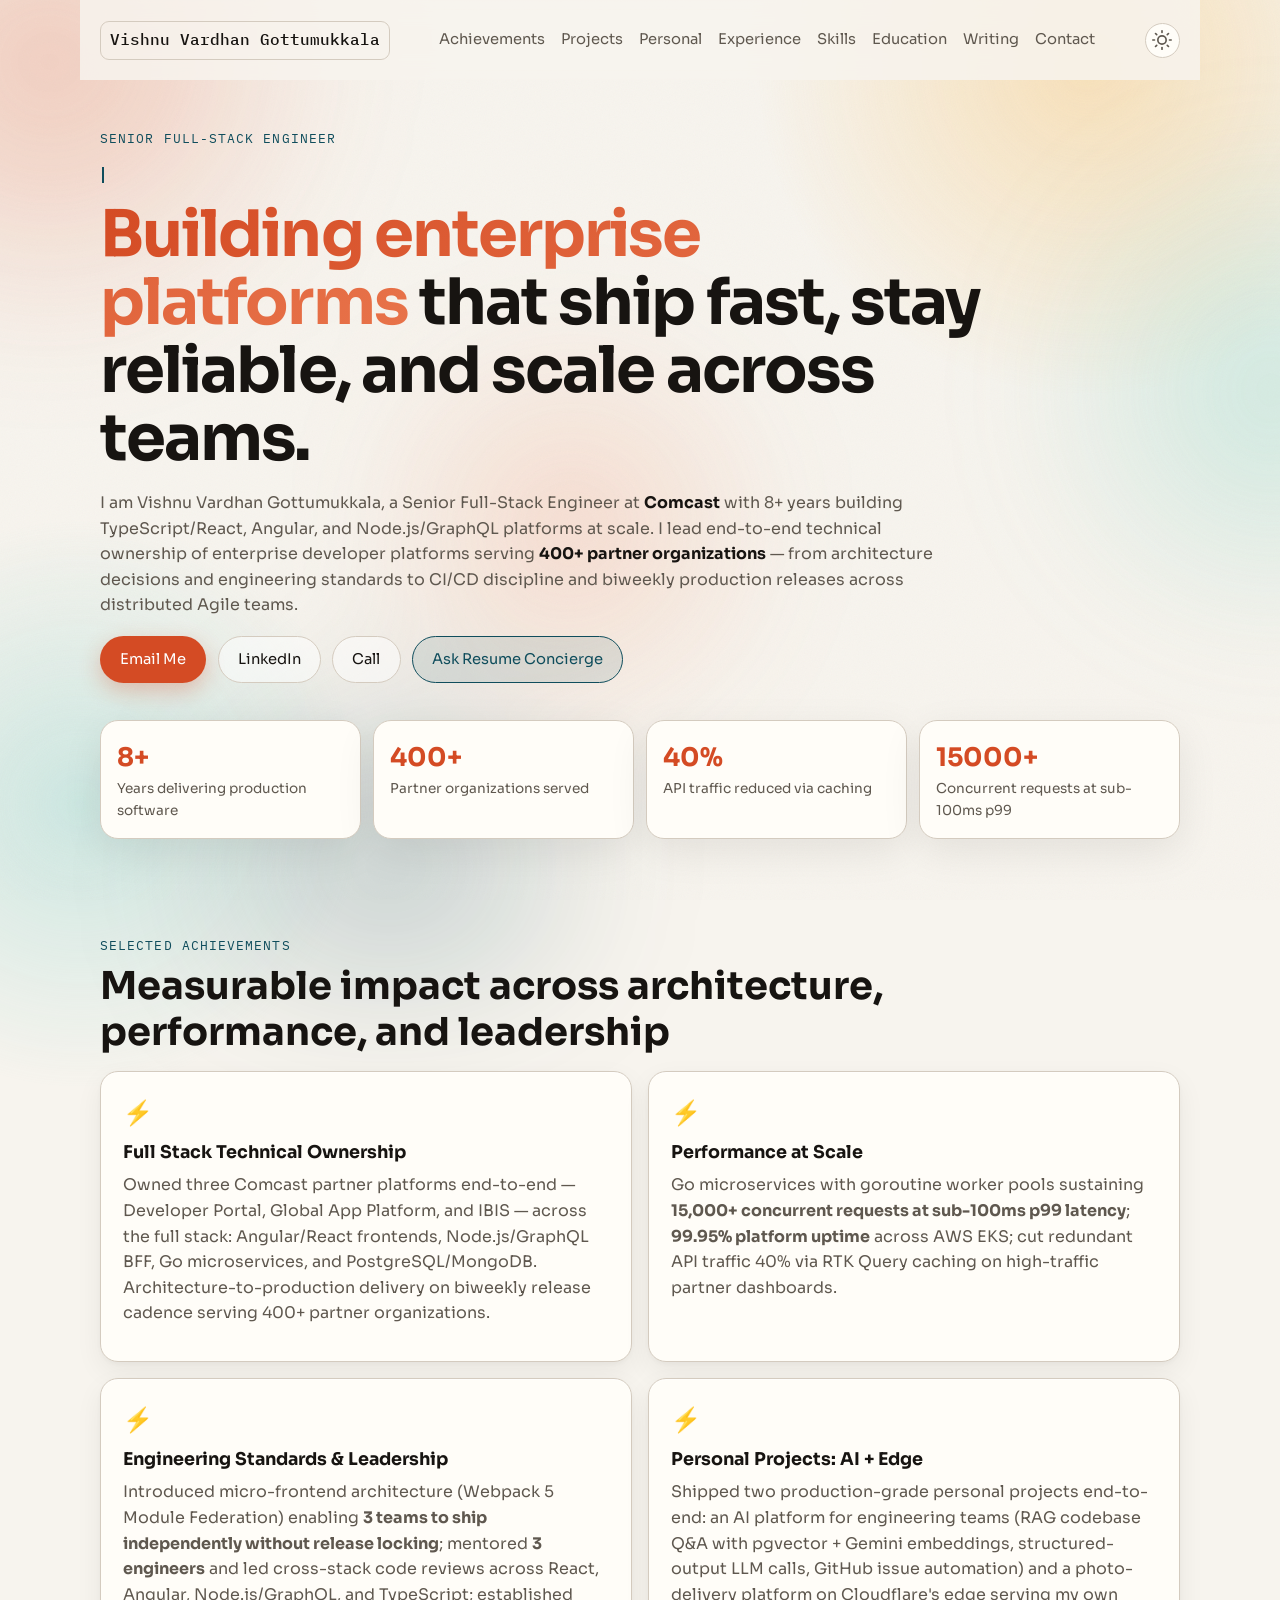
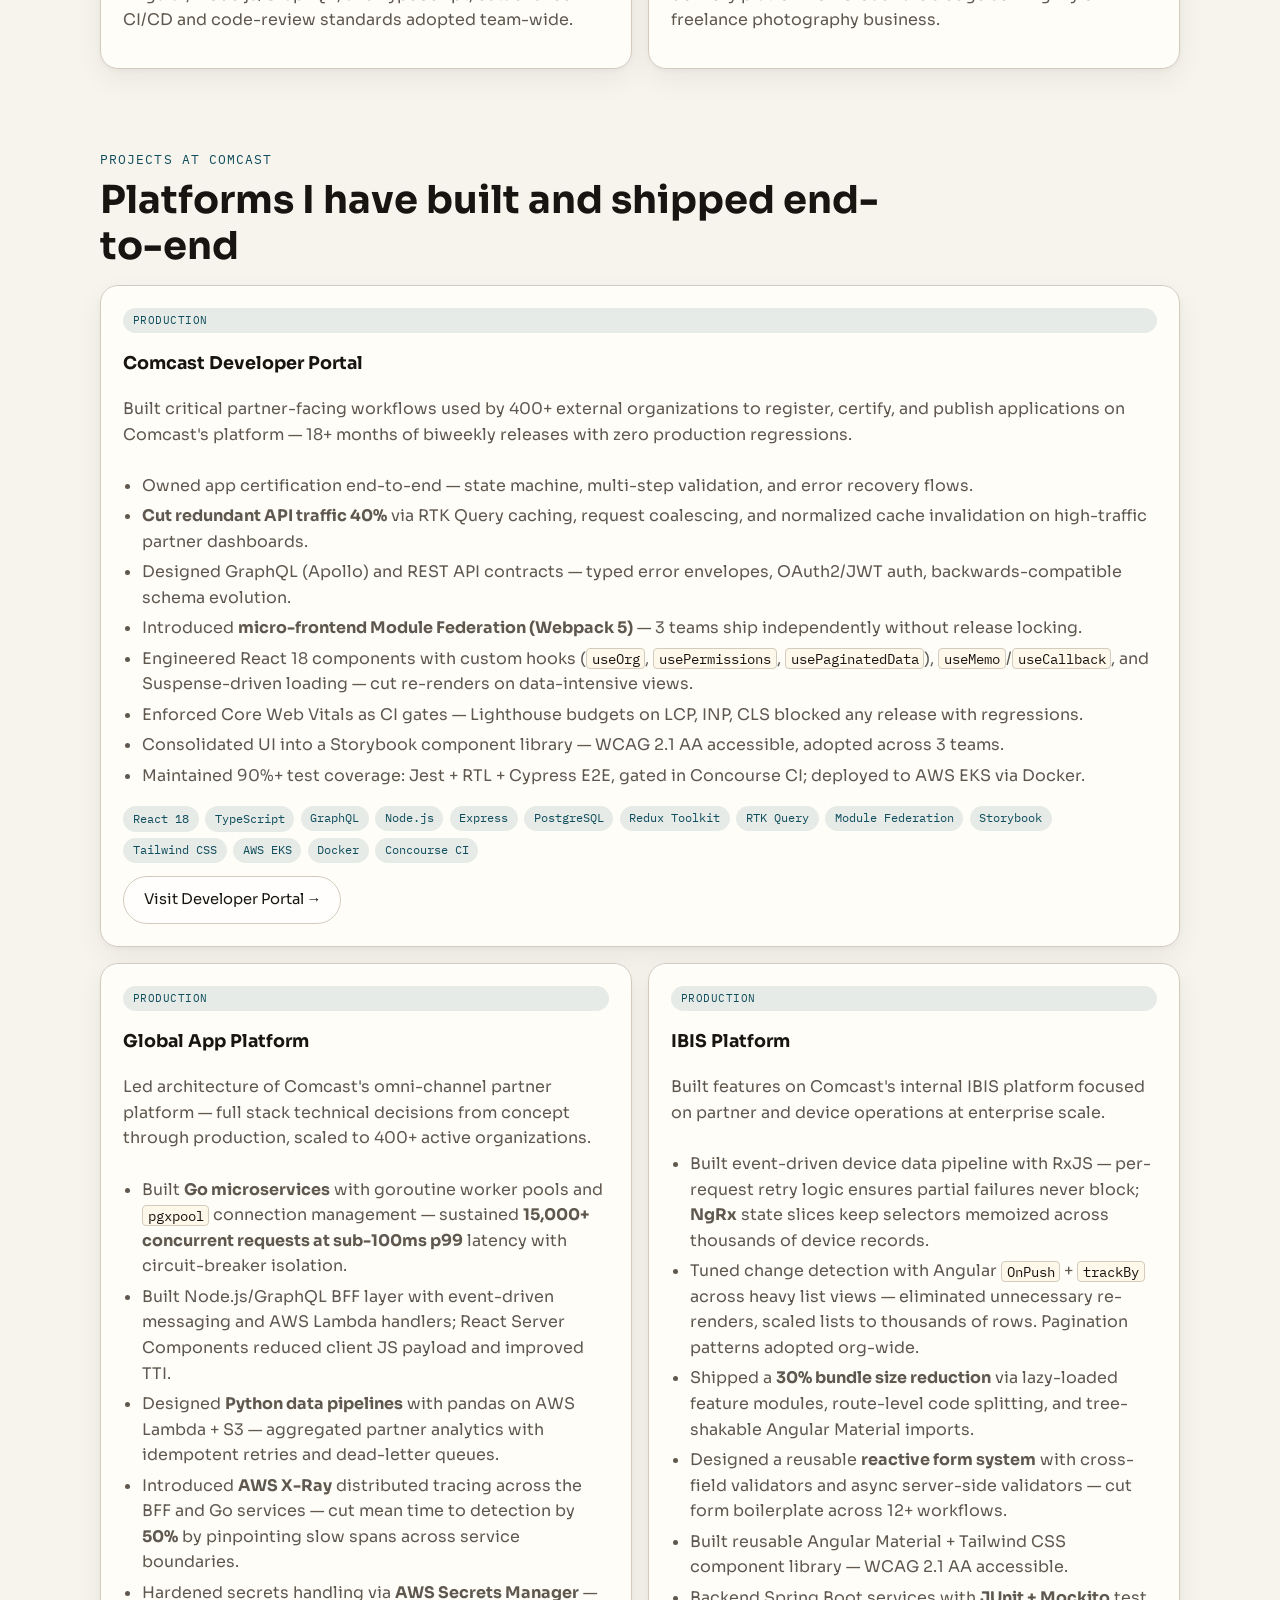
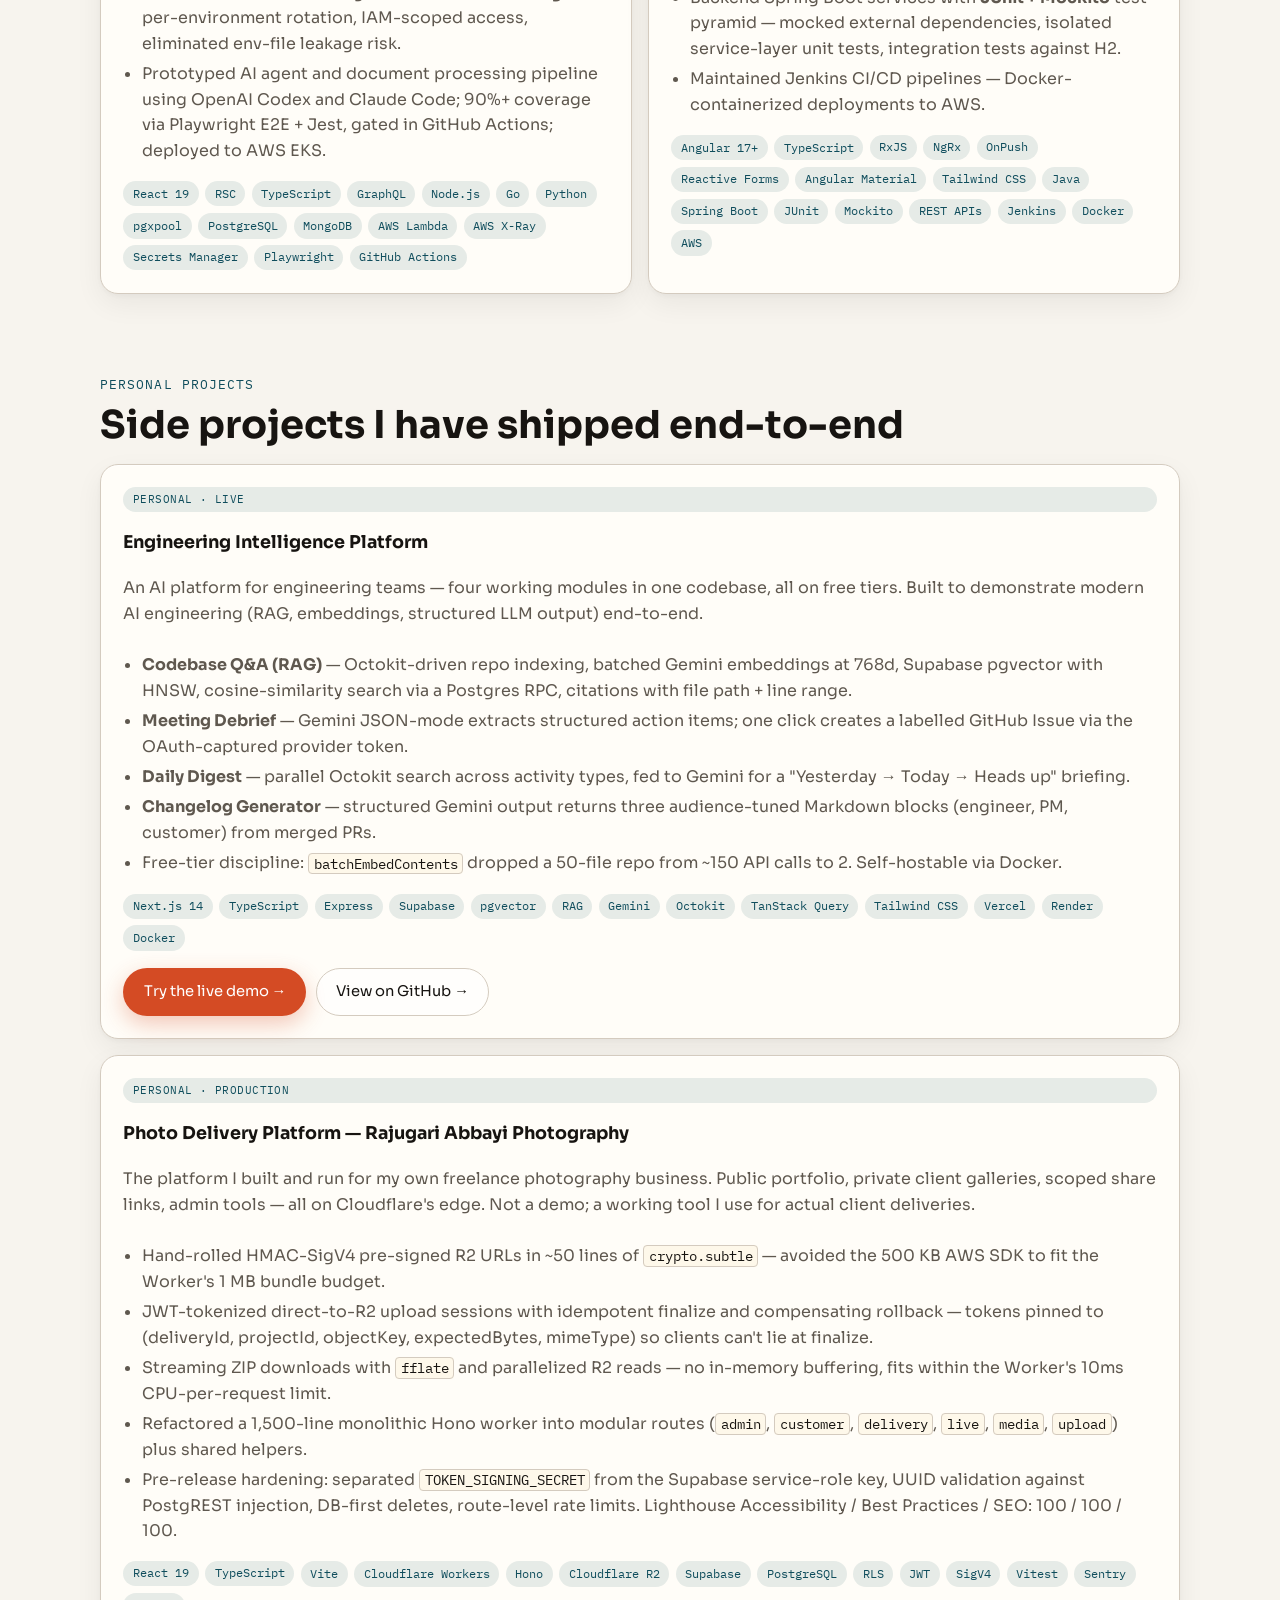
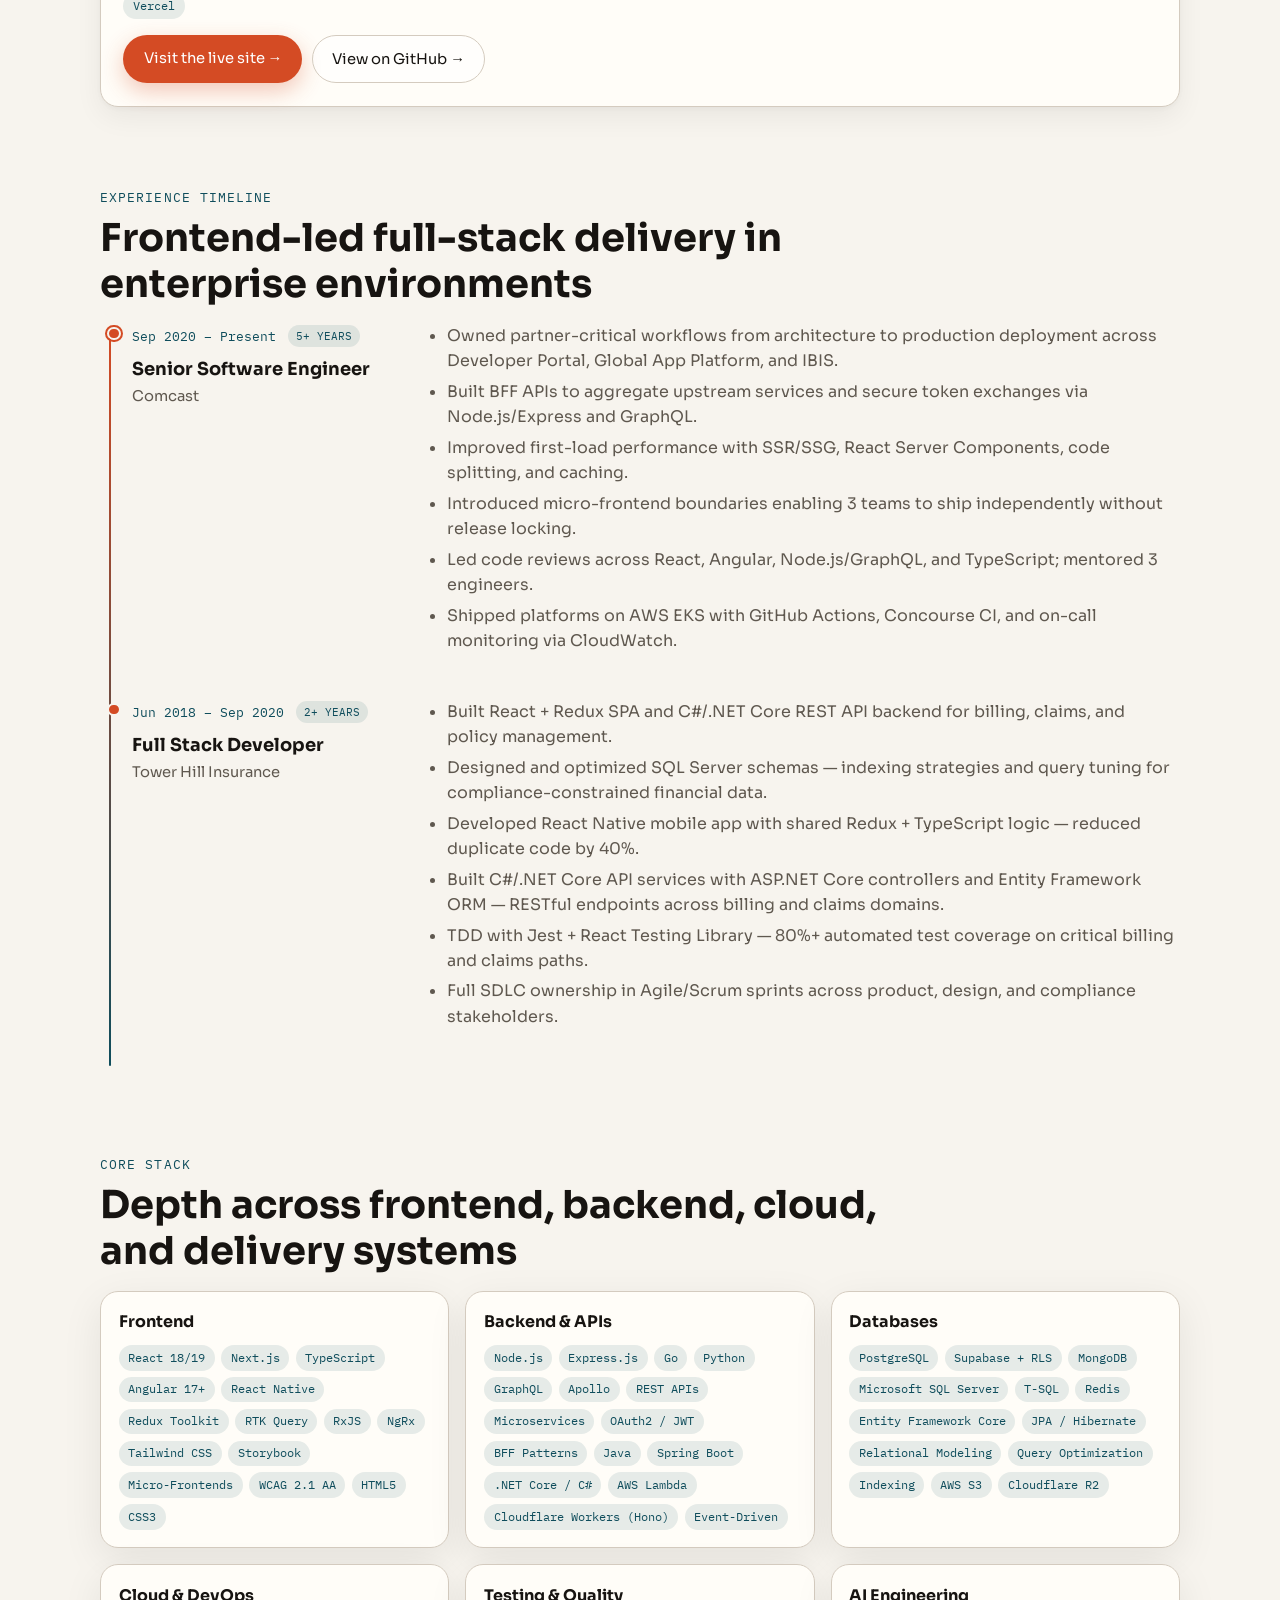
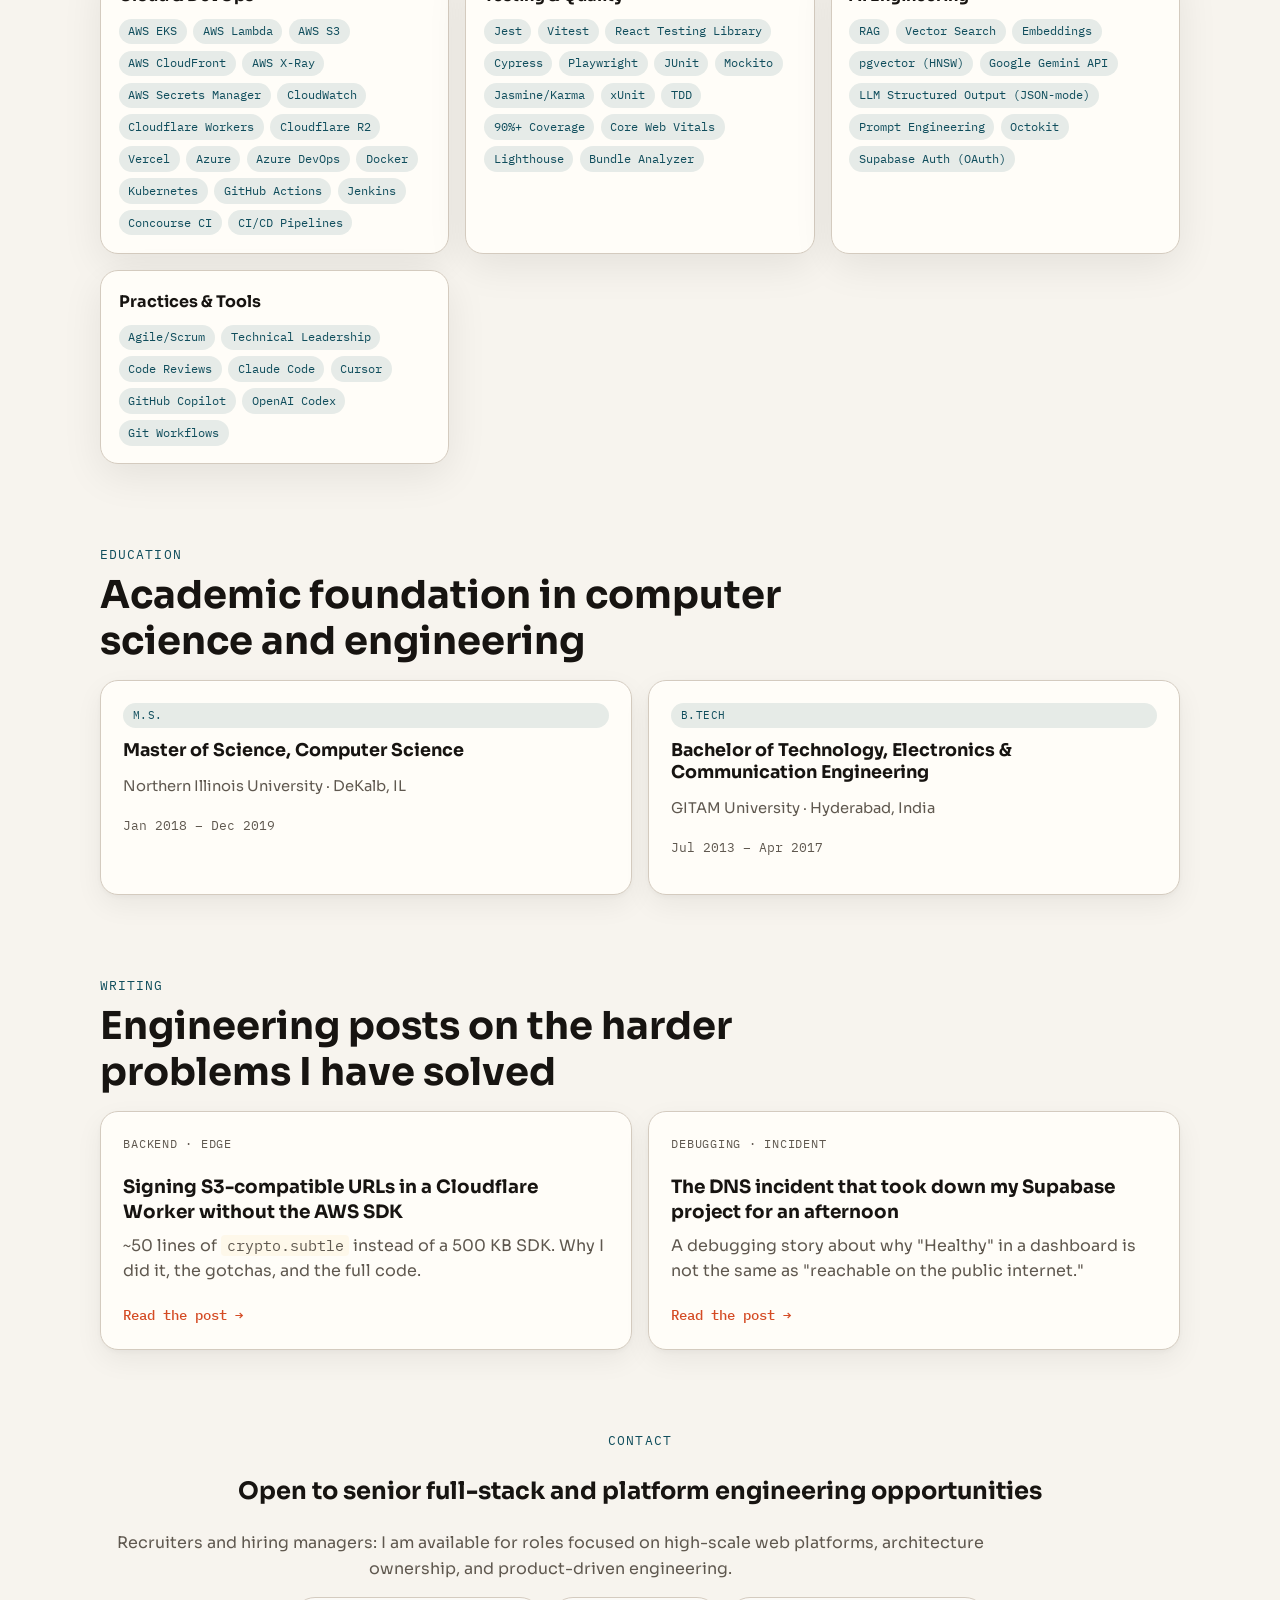
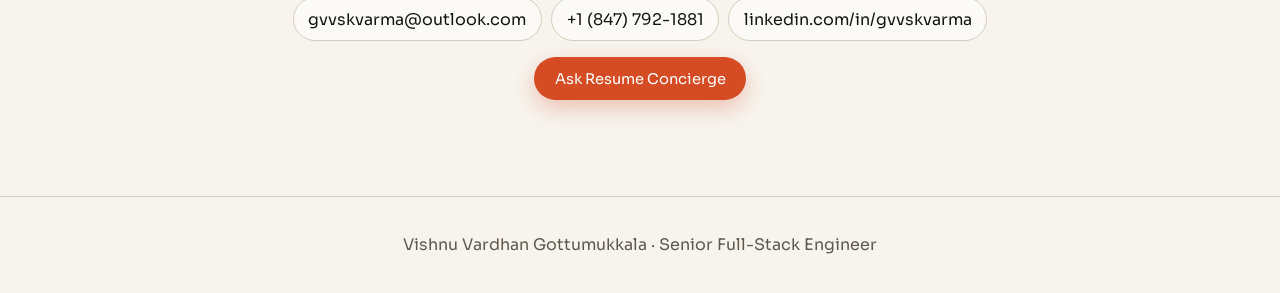
==== commit 6ccb3050: "feat(portfolio): tasteful depth pass (mesh gradient, tilt, layered shadows) Add a "depth-feel" pass " ====
--- a/index.html
+++ b/index.html
@@ -38,6 +38,12 @@
 </head>
 <body>
   <div class="noise" aria-hidden="true"></div>
+  <div class="mesh-bg" aria-hidden="true">
+    <span class="mesh-orb mesh-orb-1"></span>
+    <span class="mesh-orb mesh-orb-2"></span>
+    <span class="mesh-orb mesh-orb-3"></span>
+    <span class="mesh-orb mesh-orb-4"></span>
+  </div>
   <div class="bg-layer bg-one" aria-hidden="true"></div>
   <div class="bg-layer bg-two" aria-hidden="true"></div>
   <header class="site-header">
--- a/styles.css
+++ b/styles.css
@@ -111,6 +111,109 @@
   bottom: -12rem;
 }
 
+/* ===== Animated Mesh Background ===== */
+.mesh-bg {
+  position: fixed;
+  inset: -10vh -10vw;
+  z-index: -1;
+  pointer-events: none;
+  overflow: hidden;
+  filter: blur(72px) saturate(1.1);
+  opacity: 0.55;
+  transition: opacity 0.35s ease;
+  --parallax-y: 0px;
+  transform: translate3d(0, var(--parallax-y), 0);
+  will-change: transform;
+}
+
+[data-theme="dark"] .mesh-bg {
+  opacity: 0.32;
+  filter: blur(80px) saturate(1.2);
+}
+
+.mesh-orb {
+  position: absolute;
+  display: block;
+  border-radius: 50%;
+  will-change: transform;
+}
+
+.mesh-orb-1 {
+  width: 38rem;
+  height: 38rem;
+  background: radial-gradient(circle, rgba(212, 75, 36, 0.5) 0%, transparent 70%);
+  top: -10rem;
+  left: -8rem;
+  animation: mesh-drift-a 22s ease-in-out infinite alternate;
+}
+
+.mesh-orb-2 {
+  width: 32rem;
+  height: 32rem;
+  background: radial-gradient(circle, rgba(94, 196, 182, 0.55) 0%, transparent 70%);
+  top: 14rem;
+  right: -8rem;
+  animation: mesh-drift-b 26s ease-in-out infinite alternate;
+}
+
+.mesh-orb-3 {
+  width: 30rem;
+  height: 30rem;
+  background: radial-gradient(circle, rgba(15, 77, 92, 0.45) 0%, transparent 70%);
+  bottom: -8rem;
+  left: 18%;
+  animation: mesh-drift-c 30s ease-in-out infinite alternate;
+}
+
+.mesh-orb-4 {
+  width: 26rem;
+  height: 26rem;
+  background: radial-gradient(circle, rgba(232, 115, 74, 0.45) 0%, transparent 70%);
+  top: 38%;
+  left: 32%;
+  animation: mesh-drift-d 34s ease-in-out infinite alternate;
+}
+
+[data-theme="dark"] .mesh-orb-1 {
+  background: radial-gradient(circle, rgba(232, 115, 74, 0.65) 0%, transparent 70%);
+}
+
+[data-theme="dark"] .mesh-orb-2 {
+  background: radial-gradient(circle, rgba(94, 196, 182, 0.65) 0%, transparent 70%);
+}
+
+[data-theme="dark"] .mesh-orb-3 {
+  background: radial-gradient(circle, rgba(115, 175, 195, 0.5) 0%, transparent 70%);
+}
+
+[data-theme="dark"] .mesh-orb-4 {
+  background: radial-gradient(circle, rgba(240, 144, 112, 0.5) 0%, transparent 70%);
+}
+
+@keyframes mesh-drift-a {
+  0%   { transform: translate3d(0, 0, 0) scale(1); }
+  50%  { transform: translate3d(6rem, 3rem, 0) scale(1.08); }
+  100% { transform: translate3d(-2rem, 5rem, 0) scale(0.96); }
+}
+
+@keyframes mesh-drift-b {
+  0%   { transform: translate3d(0, 0, 0) scale(1); }
+  50%  { transform: translate3d(-5rem, 4rem, 0) scale(1.06); }
+  100% { transform: translate3d(-3rem, -3rem, 0) scale(0.94); }
+}
+
+@keyframes mesh-drift-c {
+  0%   { transform: translate3d(0, 0, 0) scale(1); }
+  50%  { transform: translate3d(4rem, -4rem, 0) scale(1.05); }
+  100% { transform: translate3d(-4rem, -2rem, 0) scale(0.98); }
+}
+
+@keyframes mesh-drift-d {
+  0%   { transform: translate3d(0, 0, 0) scale(1); }
+  50%  { transform: translate3d(-3rem, -5rem, 0) scale(1.08); }
+  100% { transform: translate3d(5rem, 2rem, 0) scale(0.92); }
+}
+
 /* ===== Header ===== */
 .site-header {
   max-width: 1120px;
@@ -434,14 +537,42 @@
   border: 1px solid var(--line);
   border-radius: var(--radius);
   padding: 1.4rem;
-  box-shadow: var(--shadow);
-  transition: transform 0.3s ease, box-shadow 0.3s ease, border-color 0.3s ease;
+  box-shadow:
+    0 1px 0 rgba(255, 255, 255, 0.6) inset,
+    0 2px 6px rgba(18, 16, 12, 0.04),
+    0 10px 28px rgba(18, 16, 12, 0.06);
+  --tilt-x: 0deg;
+  --tilt-y: 0deg;
+  --tilt-lift: 0px;
+  transform: perspective(900px) rotateX(var(--tilt-x)) rotateY(var(--tilt-y)) translate3d(0, var(--tilt-lift), 0);
+  transform-style: preserve-3d;
+  transition: transform 0.25s ease, box-shadow 0.3s ease, border-color 0.3s ease;
+  will-change: transform;
 }
 
 .card:hover {
-  transform: translateY(-4px);
-  box-shadow: 0 20px 52px rgba(18, 16, 12, 0.13);
+  --tilt-lift: -6px;
+  box-shadow:
+    0 1px 0 rgba(255, 255, 255, 0.7) inset,
+    0 6px 14px rgba(18, 16, 12, 0.06),
+    0 22px 58px rgba(212, 75, 36, 0.12),
+    0 30px 80px rgba(15, 77, 92, 0.08);
   border-color: var(--card-hover-border);
+}
+
+[data-theme="dark"] .card {
+  box-shadow:
+    0 1px 0 rgba(255, 255, 255, 0.04) inset,
+    0 2px 6px rgba(0, 0, 0, 0.3),
+    0 12px 32px rgba(0, 0, 0, 0.4);
+}
+
+[data-theme="dark"] .card:hover {
+  box-shadow:
+    0 1px 0 rgba(255, 255, 255, 0.06) inset,
+    0 6px 14px rgba(0, 0, 0, 0.4),
+    0 22px 58px rgba(232, 115, 74, 0.22),
+    0 30px 80px rgba(94, 196, 182, 0.14);
 }
 
 .card-icon {
@@ -1019,6 +1150,36 @@
 
   .timeline-pulse {
     display: none;
+  }
+
+  .mesh-orb {
+    animation: none !important;
+  }
+
+  .mesh-bg {
+    transform: none !important;
+    opacity: 0.32;
+  }
+
+  .card {
+    --tilt-x: 0deg !important;
+    --tilt-y: 0deg !important;
+    --tilt-lift: 0px !important;
+    transform: none;
+  }
+}
+
+@media print {
+  .mesh-bg {
+    display: none !important;
+  }
+}
+
+/* Disable tilt on touch / no-hover devices to avoid stuck transforms */
+@media (hover: none) {
+  .card {
+    --tilt-x: 0deg !important;
+    --tilt-y: 0deg !important;
   }
 }
 
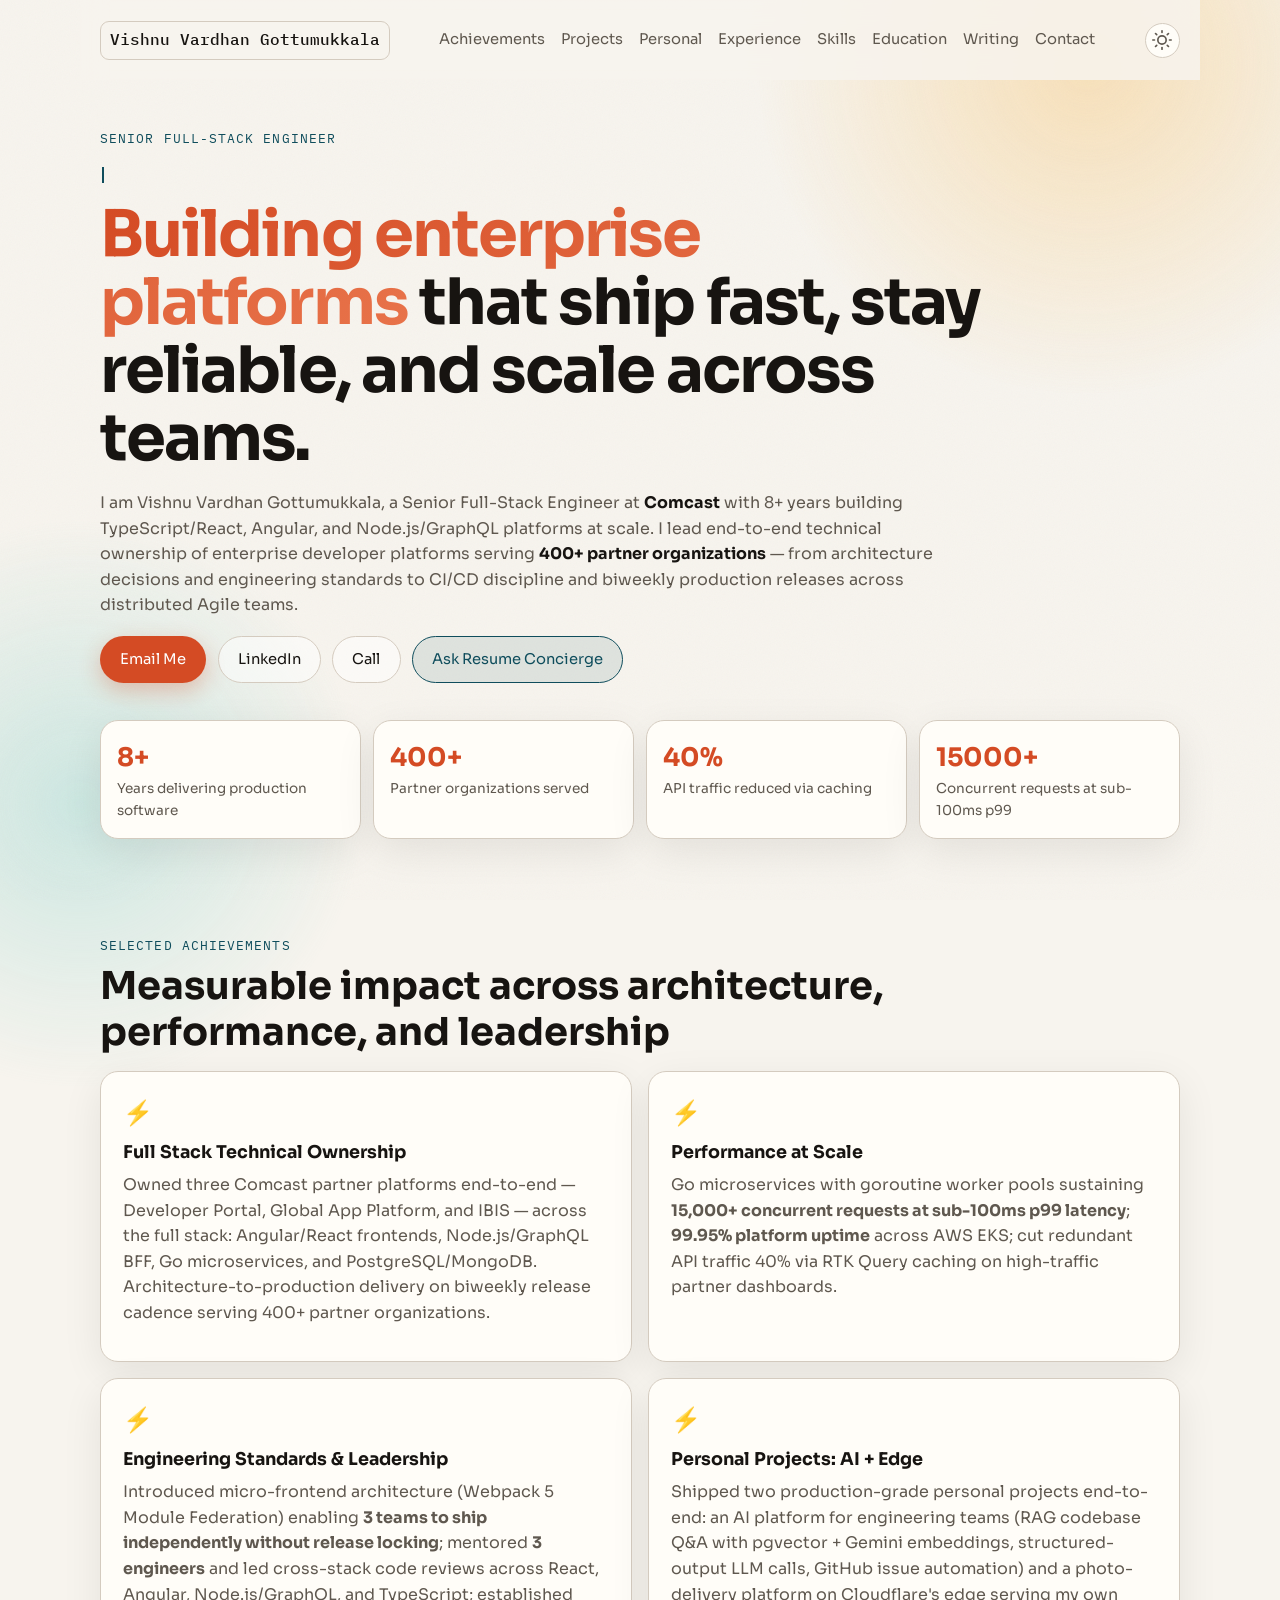
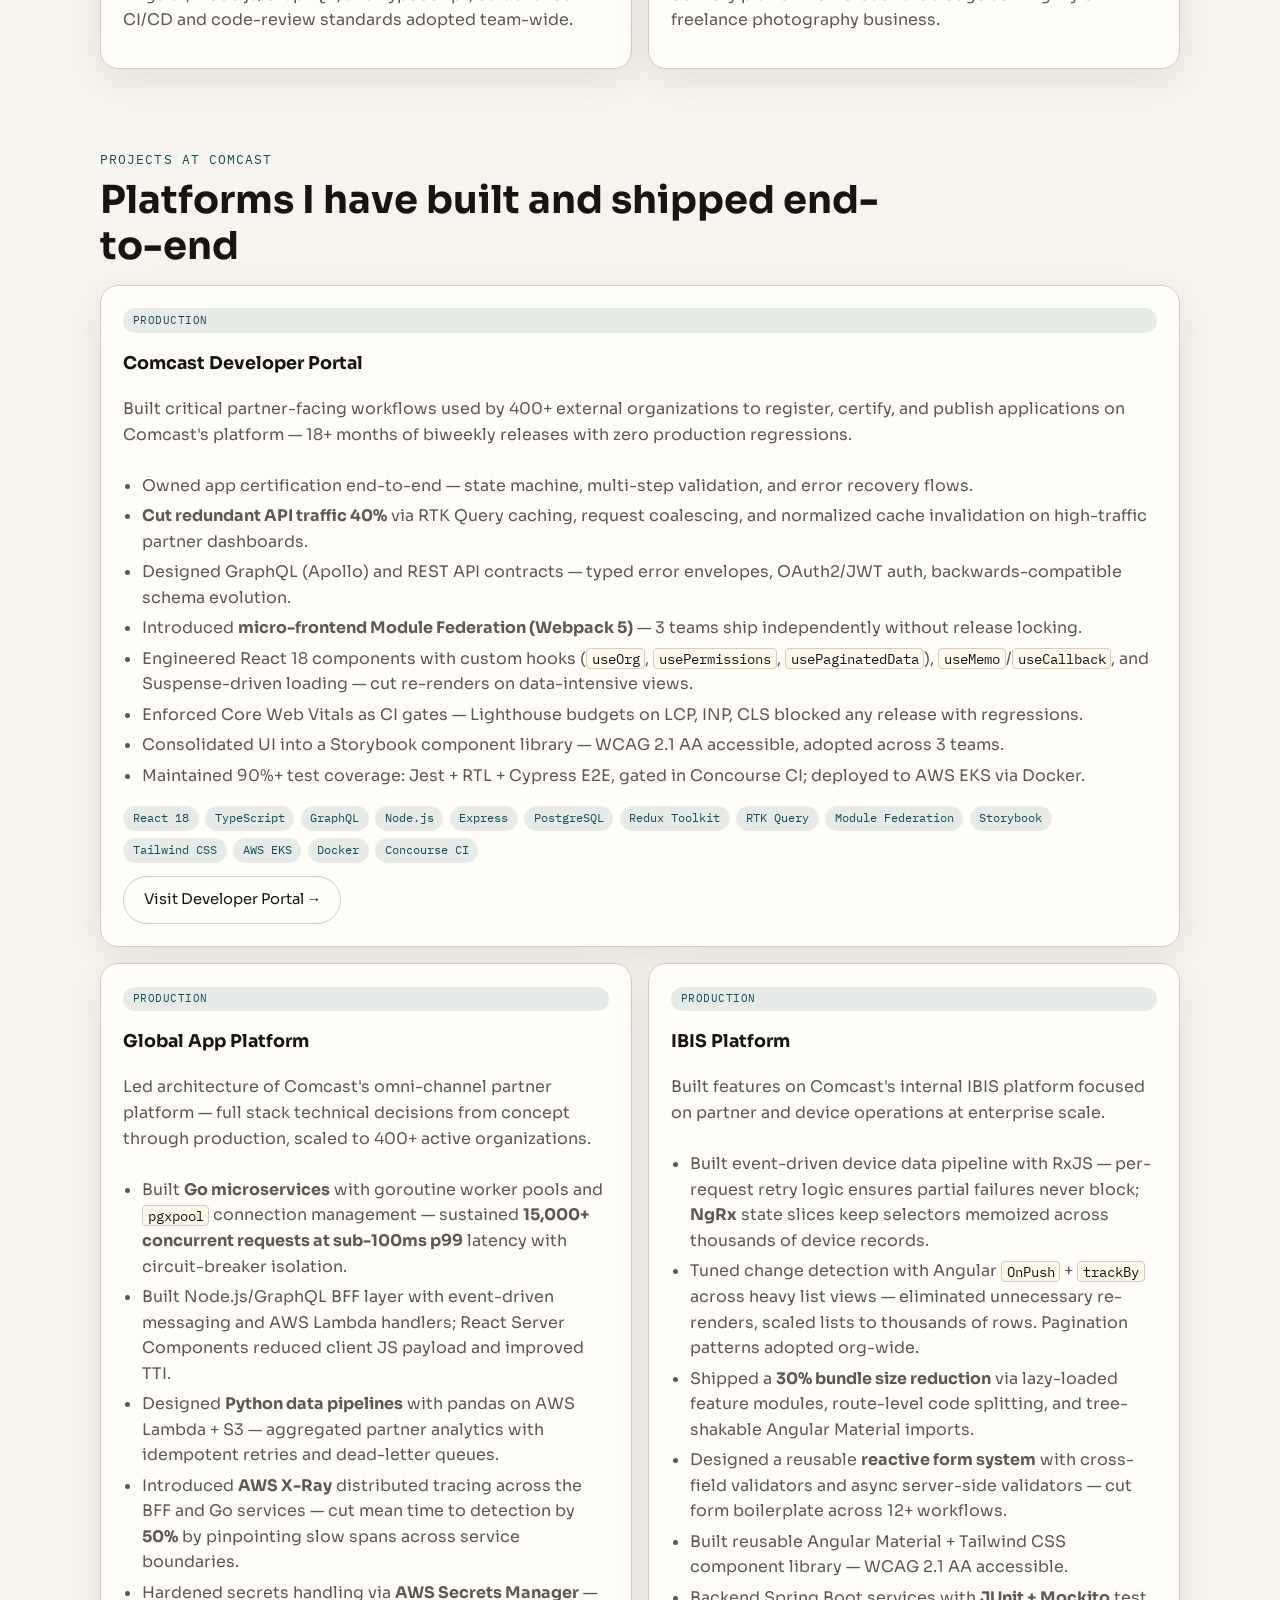
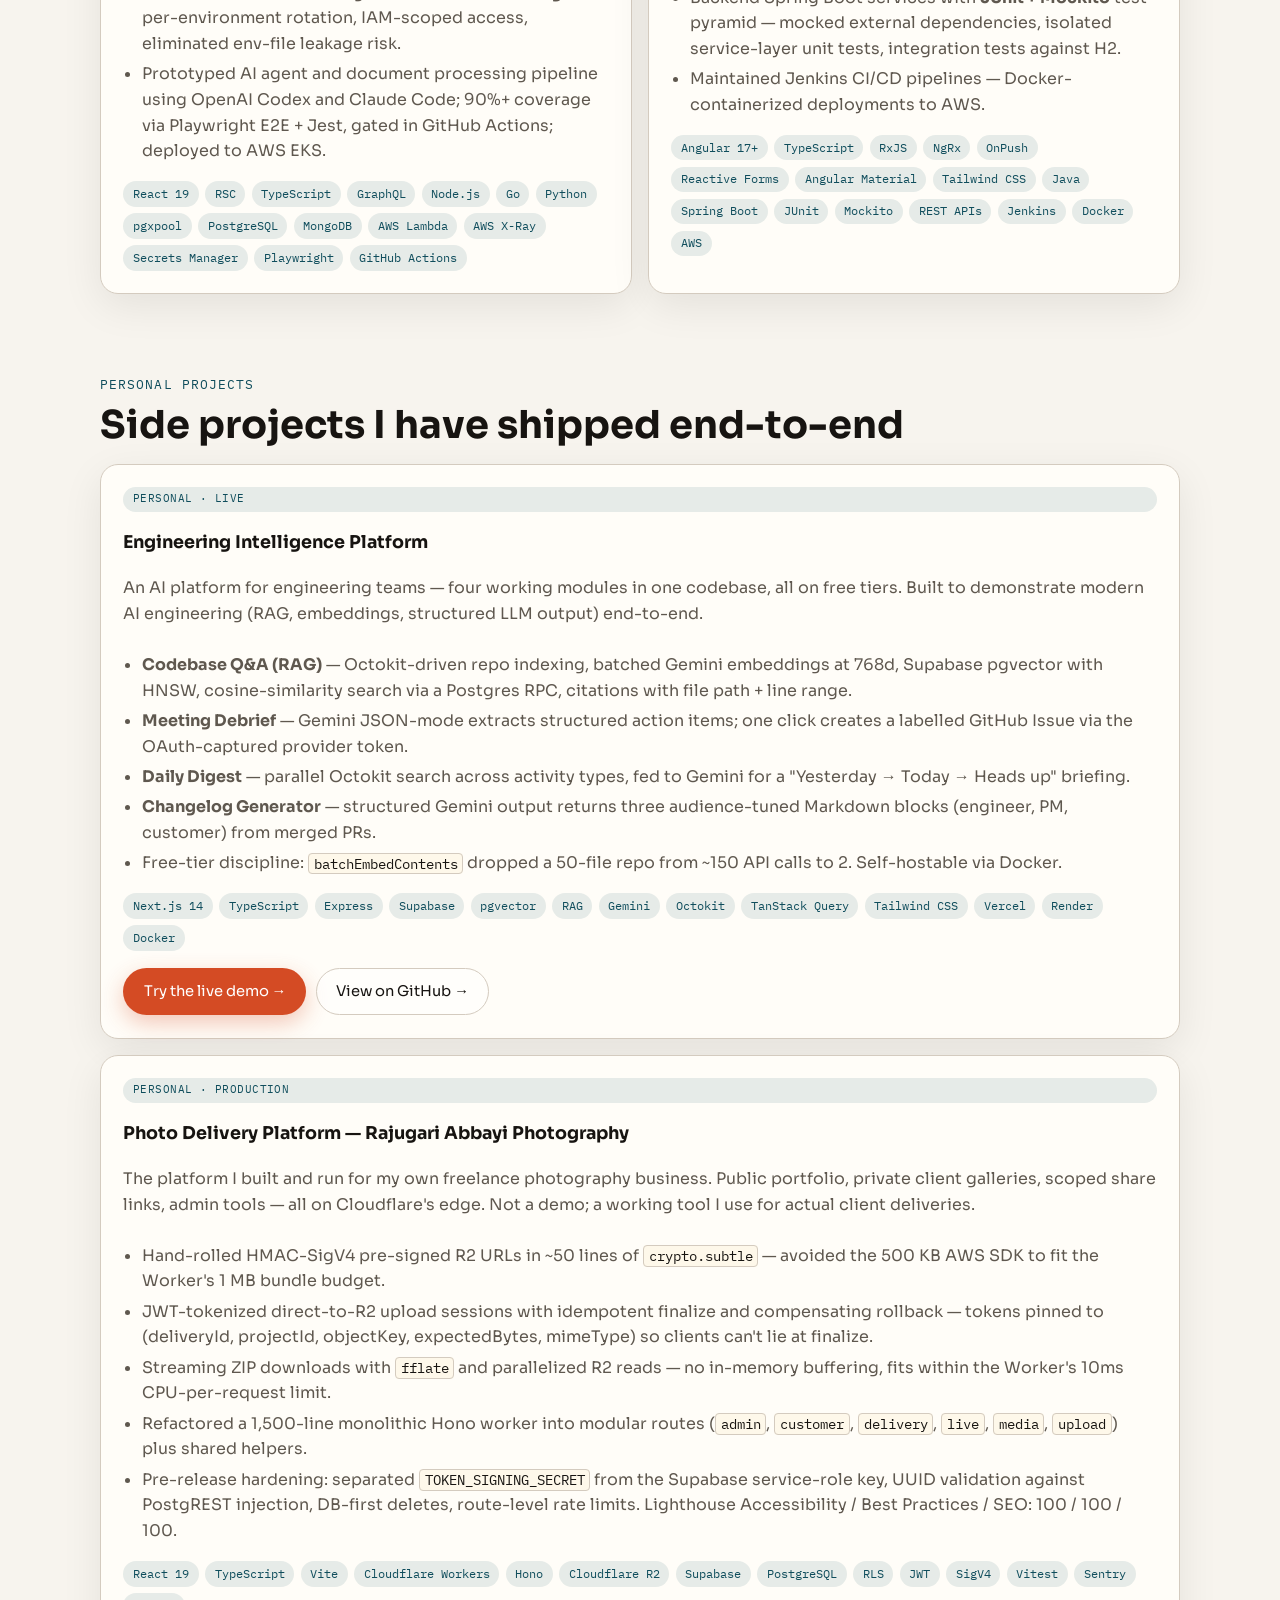
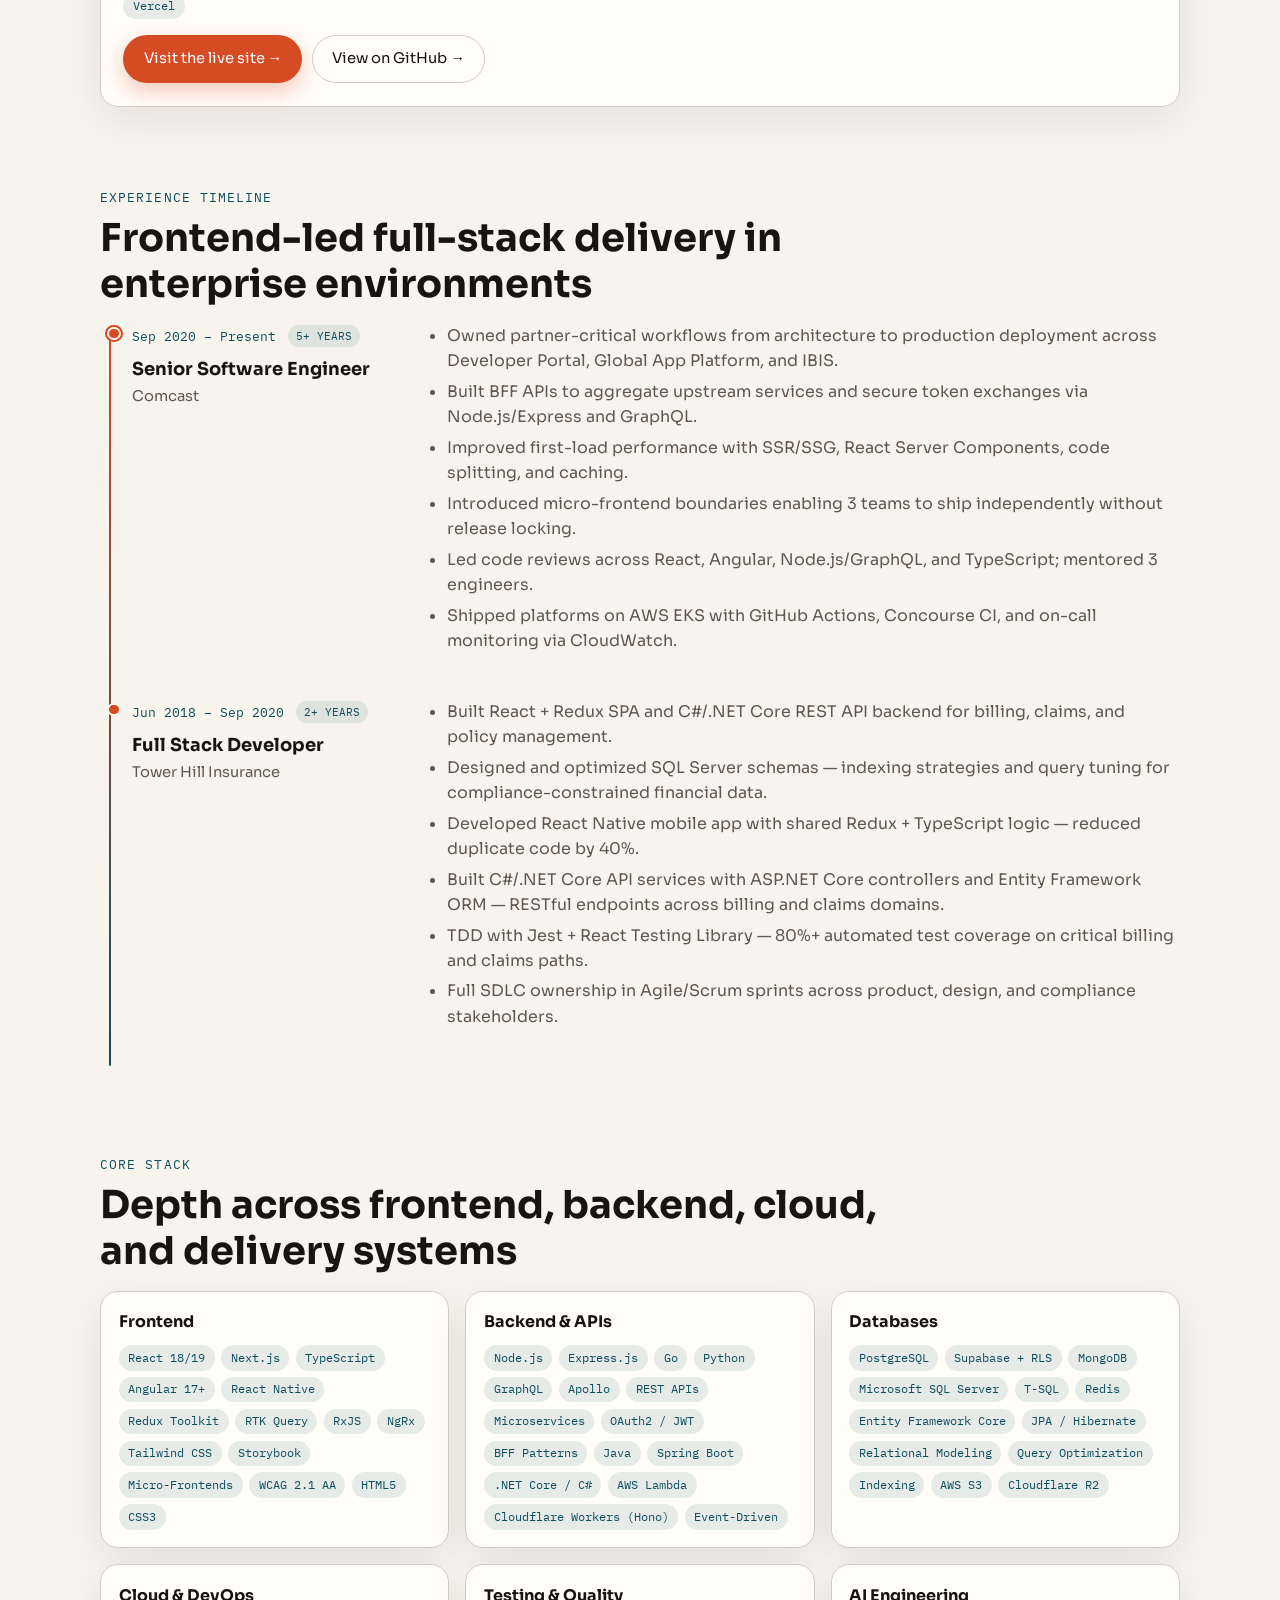
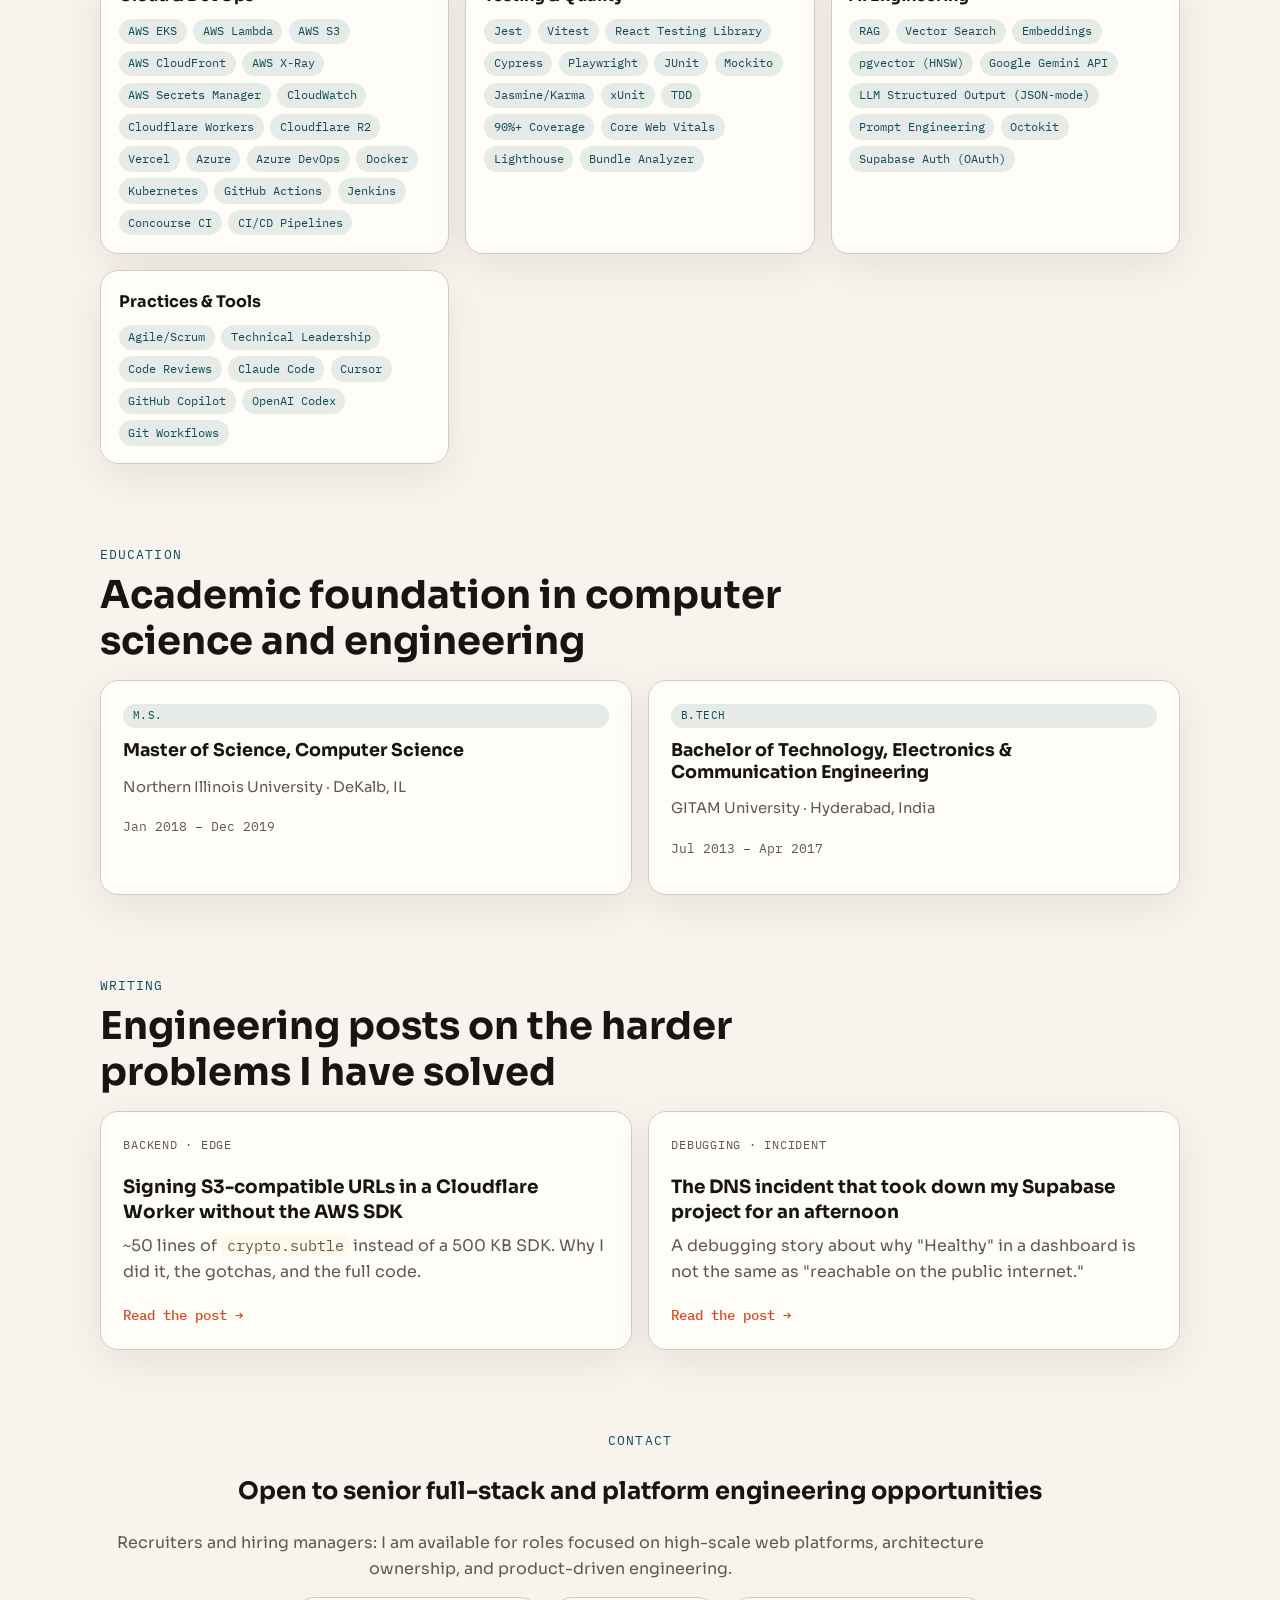
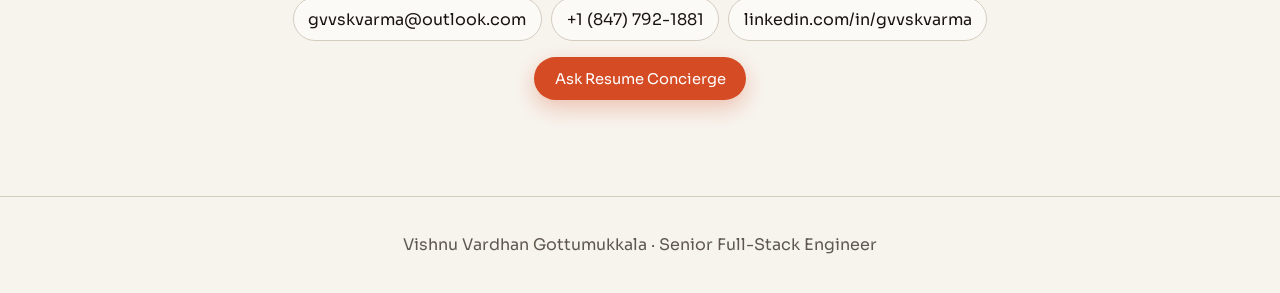
==== commit 65cc640e: "Revert "Merge depth pass: mesh gradient, card tilt, layered shadows" This reverts commit a780ad280e9" ====
--- a/index.html
+++ b/index.html
@@ -38,12 +38,6 @@
 </head>
 <body>
   <div class="noise" aria-hidden="true"></div>
-  <div class="mesh-bg" aria-hidden="true">
-    <span class="mesh-orb mesh-orb-1"></span>
-    <span class="mesh-orb mesh-orb-2"></span>
-    <span class="mesh-orb mesh-orb-3"></span>
-    <span class="mesh-orb mesh-orb-4"></span>
-  </div>
   <div class="bg-layer bg-one" aria-hidden="true"></div>
   <div class="bg-layer bg-two" aria-hidden="true"></div>
   <header class="site-header">
--- a/styles.css
+++ b/styles.css
@@ -111,109 +111,6 @@
   bottom: -12rem;
 }
 
-/* ===== Animated Mesh Background ===== */
-.mesh-bg {
-  position: fixed;
-  inset: -10vh -10vw;
-  z-index: -1;
-  pointer-events: none;
-  overflow: hidden;
-  filter: blur(72px) saturate(1.1);
-  opacity: 0.55;
-  transition: opacity 0.35s ease;
-  --parallax-y: 0px;
-  transform: translate3d(0, var(--parallax-y), 0);
-  will-change: transform;
-}
-
-[data-theme="dark"] .mesh-bg {
-  opacity: 0.32;
-  filter: blur(80px) saturate(1.2);
-}
-
-.mesh-orb {
-  position: absolute;
-  display: block;
-  border-radius: 50%;
-  will-change: transform;
-}
-
-.mesh-orb-1 {
-  width: 38rem;
-  height: 38rem;
-  background: radial-gradient(circle, rgba(212, 75, 36, 0.5) 0%, transparent 70%);
-  top: -10rem;
-  left: -8rem;
-  animation: mesh-drift-a 22s ease-in-out infinite alternate;
-}
-
-.mesh-orb-2 {
-  width: 32rem;
-  height: 32rem;
-  background: radial-gradient(circle, rgba(94, 196, 182, 0.55) 0%, transparent 70%);
-  top: 14rem;
-  right: -8rem;
-  animation: mesh-drift-b 26s ease-in-out infinite alternate;
-}
-
-.mesh-orb-3 {
-  width: 30rem;
-  height: 30rem;
-  background: radial-gradient(circle, rgba(15, 77, 92, 0.45) 0%, transparent 70%);
-  bottom: -8rem;
-  left: 18%;
-  animation: mesh-drift-c 30s ease-in-out infinite alternate;
-}
-
-.mesh-orb-4 {
-  width: 26rem;
-  height: 26rem;
-  background: radial-gradient(circle, rgba(232, 115, 74, 0.45) 0%, transparent 70%);
-  top: 38%;
-  left: 32%;
-  animation: mesh-drift-d 34s ease-in-out infinite alternate;
-}
-
-[data-theme="dark"] .mesh-orb-1 {
-  background: radial-gradient(circle, rgba(232, 115, 74, 0.65) 0%, transparent 70%);
-}
-
-[data-theme="dark"] .mesh-orb-2 {
-  background: radial-gradient(circle, rgba(94, 196, 182, 0.65) 0%, transparent 70%);
-}
-
-[data-theme="dark"] .mesh-orb-3 {
-  background: radial-gradient(circle, rgba(115, 175, 195, 0.5) 0%, transparent 70%);
-}
-
-[data-theme="dark"] .mesh-orb-4 {
-  background: radial-gradient(circle, rgba(240, 144, 112, 0.5) 0%, transparent 70%);
-}
-
-@keyframes mesh-drift-a {
-  0%   { transform: translate3d(0, 0, 0) scale(1); }
-  50%  { transform: translate3d(6rem, 3rem, 0) scale(1.08); }
-  100% { transform: translate3d(-2rem, 5rem, 0) scale(0.96); }
-}
-
-@keyframes mesh-drift-b {
-  0%   { transform: translate3d(0, 0, 0) scale(1); }
-  50%  { transform: translate3d(-5rem, 4rem, 0) scale(1.06); }
-  100% { transform: translate3d(-3rem, -3rem, 0) scale(0.94); }
-}
-
-@keyframes mesh-drift-c {
-  0%   { transform: translate3d(0, 0, 0) scale(1); }
-  50%  { transform: translate3d(4rem, -4rem, 0) scale(1.05); }
-  100% { transform: translate3d(-4rem, -2rem, 0) scale(0.98); }
-}
-
-@keyframes mesh-drift-d {
-  0%   { transform: translate3d(0, 0, 0) scale(1); }
-  50%  { transform: translate3d(-3rem, -5rem, 0) scale(1.08); }
-  100% { transform: translate3d(5rem, 2rem, 0) scale(0.92); }
-}
-
 /* ===== Header ===== */
 .site-header {
   max-width: 1120px;
@@ -537,42 +434,14 @@
   border: 1px solid var(--line);
   border-radius: var(--radius);
   padding: 1.4rem;
-  box-shadow:
-    0 1px 0 rgba(255, 255, 255, 0.6) inset,
-    0 2px 6px rgba(18, 16, 12, 0.04),
-    0 10px 28px rgba(18, 16, 12, 0.06);
-  --tilt-x: 0deg;
-  --tilt-y: 0deg;
-  --tilt-lift: 0px;
-  transform: perspective(900px) rotateX(var(--tilt-x)) rotateY(var(--tilt-y)) translate3d(0, var(--tilt-lift), 0);
-  transform-style: preserve-3d;
-  transition: transform 0.25s ease, box-shadow 0.3s ease, border-color 0.3s ease;
-  will-change: transform;
+  box-shadow: var(--shadow);
+  transition: transform 0.3s ease, box-shadow 0.3s ease, border-color 0.3s ease;
 }
 
 .card:hover {
-  --tilt-lift: -6px;
-  box-shadow:
-    0 1px 0 rgba(255, 255, 255, 0.7) inset,
-    0 6px 14px rgba(18, 16, 12, 0.06),
-    0 22px 58px rgba(212, 75, 36, 0.12),
-    0 30px 80px rgba(15, 77, 92, 0.08);
+  transform: translateY(-4px);
+  box-shadow: 0 20px 52px rgba(18, 16, 12, 0.13);
   border-color: var(--card-hover-border);
-}
-
-[data-theme="dark"] .card {
-  box-shadow:
-    0 1px 0 rgba(255, 255, 255, 0.04) inset,
-    0 2px 6px rgba(0, 0, 0, 0.3),
-    0 12px 32px rgba(0, 0, 0, 0.4);
-}
-
-[data-theme="dark"] .card:hover {
-  box-shadow:
-    0 1px 0 rgba(255, 255, 255, 0.06) inset,
-    0 6px 14px rgba(0, 0, 0, 0.4),
-    0 22px 58px rgba(232, 115, 74, 0.22),
-    0 30px 80px rgba(94, 196, 182, 0.14);
 }
 
 .card-icon {
@@ -1150,36 +1019,6 @@
 
   .timeline-pulse {
     display: none;
-  }
-
-  .mesh-orb {
-    animation: none !important;
-  }
-
-  .mesh-bg {
-    transform: none !important;
-    opacity: 0.32;
-  }
-
-  .card {
-    --tilt-x: 0deg !important;
-    --tilt-y: 0deg !important;
-    --tilt-lift: 0px !important;
-    transform: none;
-  }
-}
-
-@media print {
-  .mesh-bg {
-    display: none !important;
-  }
-}
-
-/* Disable tilt on touch / no-hover devices to avoid stuck transforms */
-@media (hover: none) {
-  .card {
-    --tilt-x: 0deg !important;
-    --tilt-y: 0deg !important;
   }
 }
 
